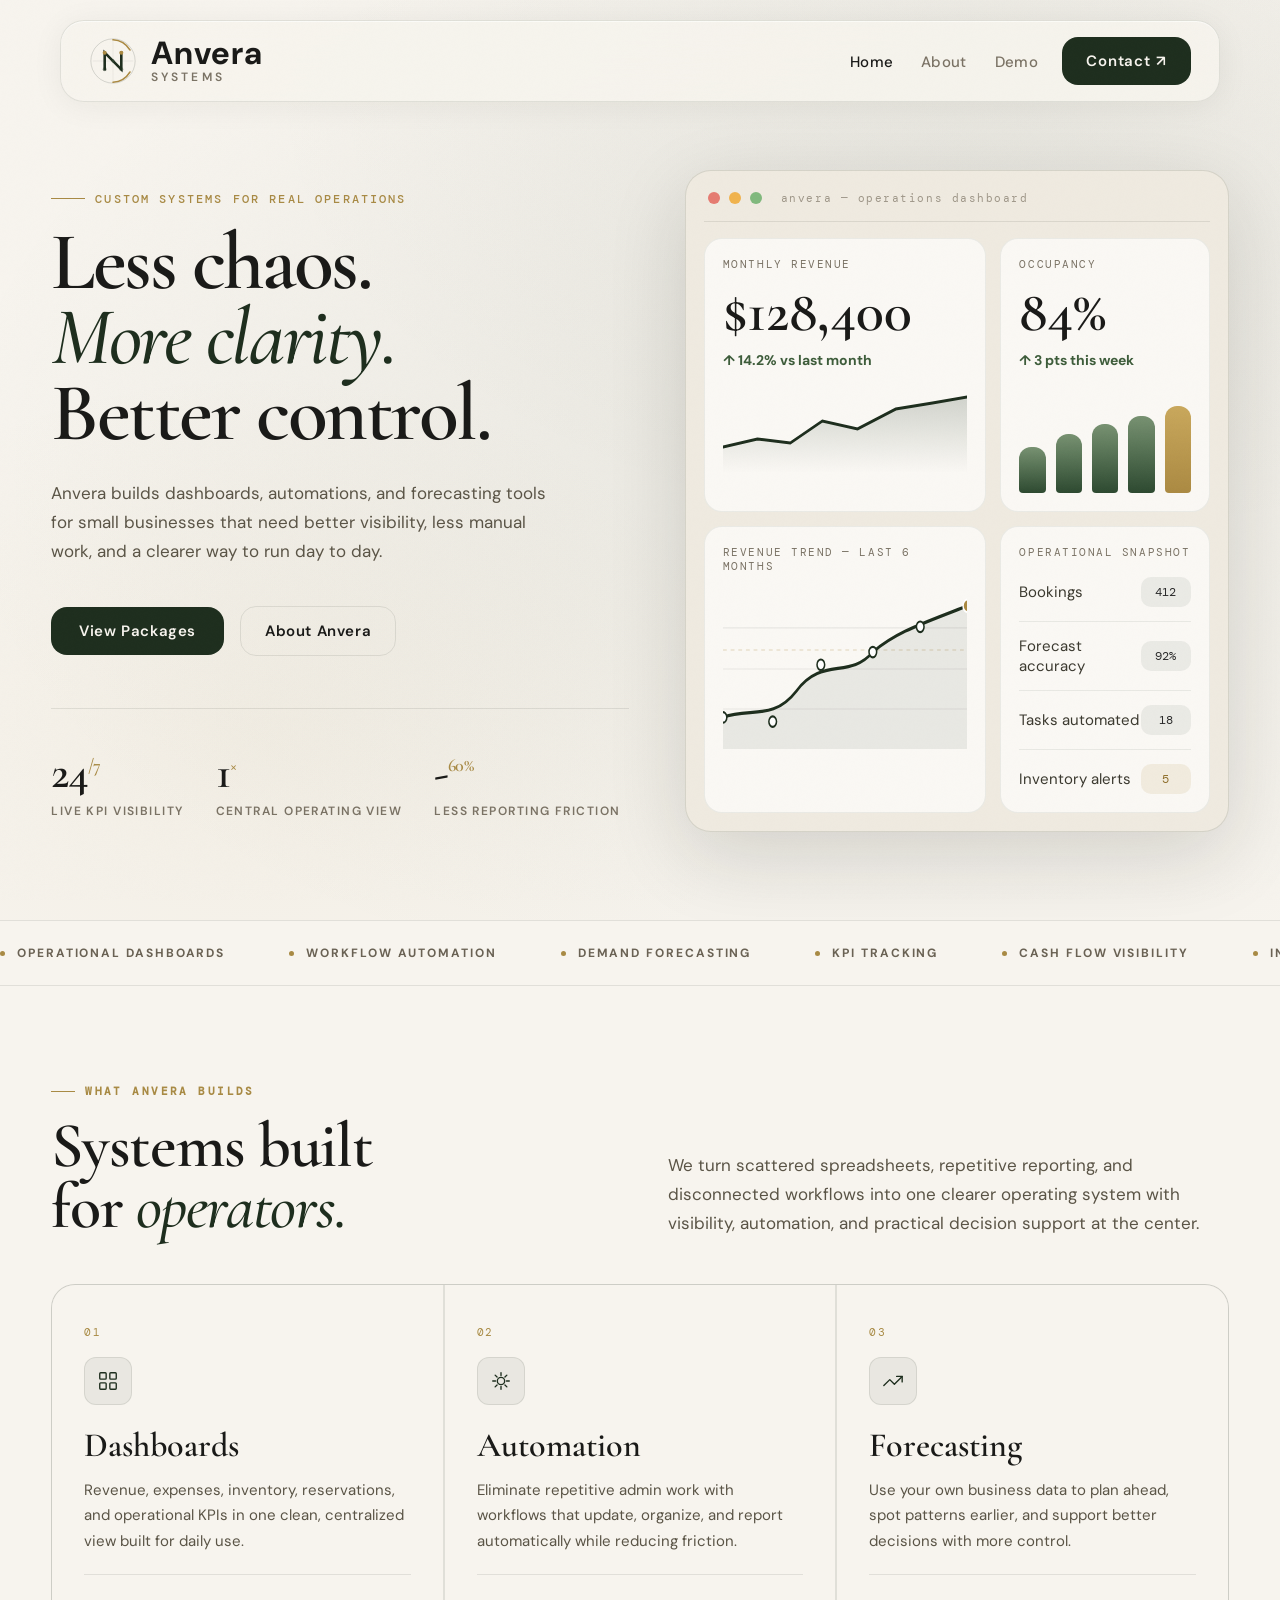
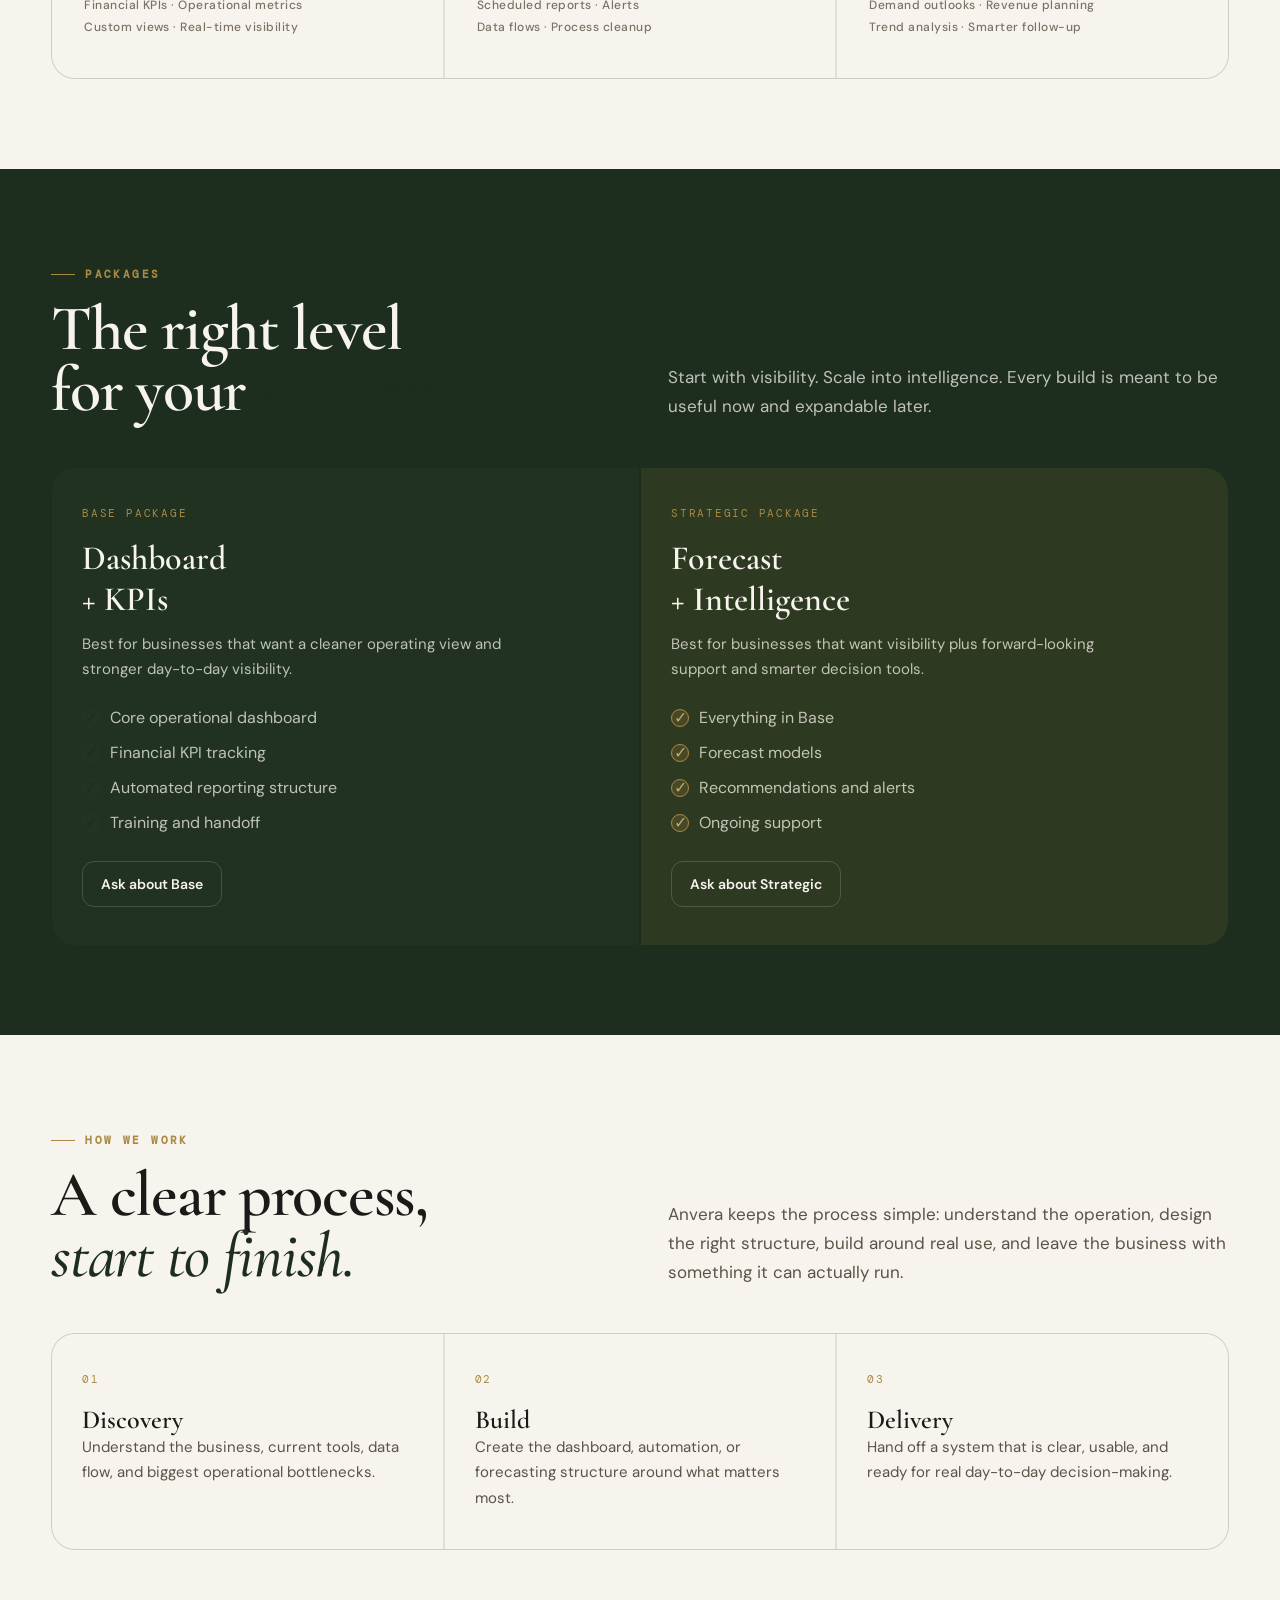
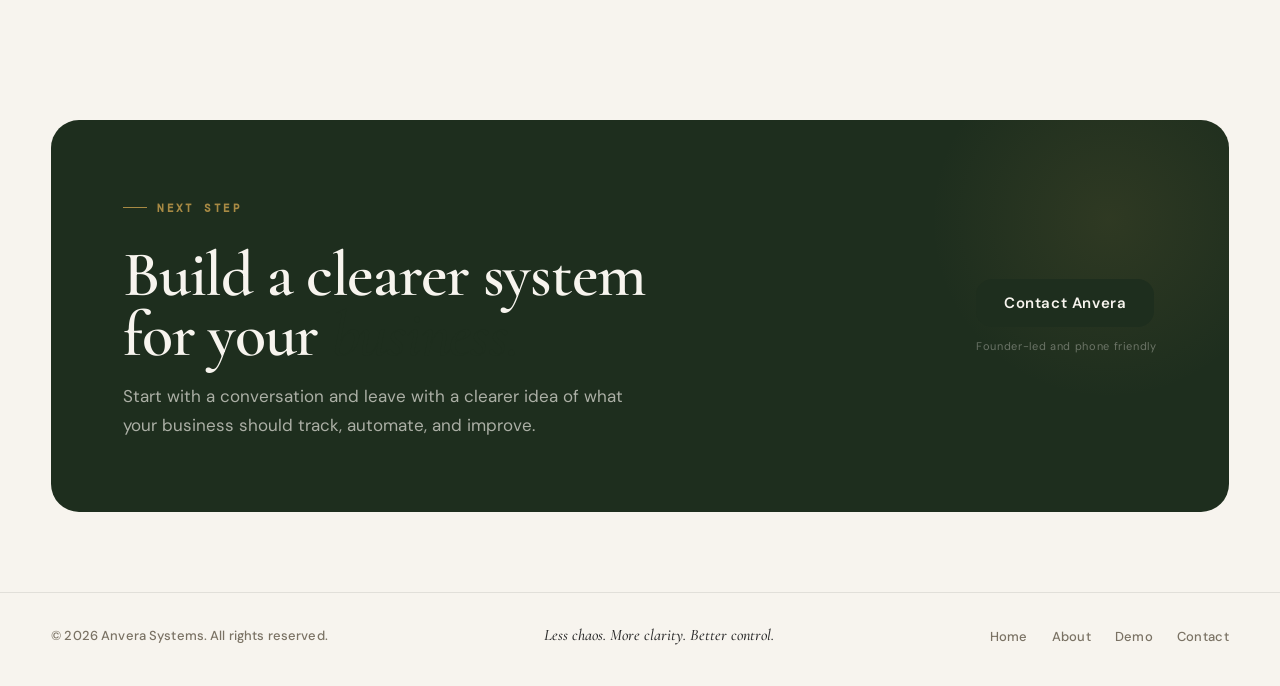
==== index.html @ fde24ba6 "Improve responsive website experience" ====
<!DOCTYPE html>
<html lang="en">
<head>
  <meta charset="UTF-8" />
  <meta name="viewport" content="width=device-width, initial-scale=1.0" />
  <meta name="theme-color" content="#f7f4ee" />
  <title>Anvera Systems — Home</title>
  <link rel="icon" href="favicon.svg" type="image/svg+xml">
  <link rel="preconnect" href="https://fonts.googleapis.com">
  <link rel="preconnect" href="https://fonts.gstatic.com" crossorigin>
  <link href="https://fonts.googleapis.com/css2?family=Cormorant+Garamond:ital,wght@0,400;0,500;0,600;1,400;1,500;1,600&amp;family=DM+Sans:wght@400;500;600;700&amp;family=DM+Mono:wght@400;500&amp;display=swap" rel="stylesheet">
  <link rel="stylesheet" href="style.css">
</head>
<body>
<a class="skip-link" href="#main-content">Skip to main content</a>
<header>
  <div class="nav-inner">
    <a href="index.html" class="brand" aria-label="Anvera Systems home">
      <div class="brand-mark">
        <svg viewBox="0 0 52 52" fill="none" xmlns="http://www.w3.org/2000/svg">
          <circle cx="26" cy="26" r="24" stroke="rgba(30,46,30,0.18)" stroke-width="1"/>
          <line x1="26" y1="4" x2="26" y2="48" stroke="rgba(30,46,30,0.12)" stroke-width="0.6"/>
          <line x1="4" y1="26" x2="48" y2="26" stroke="rgba(30,46,30,0.12)" stroke-width="0.6"/>
          <path d="M26 3 A23 23 0 0 1 44.3 14" stroke="#ab8a42" stroke-width="1.8" stroke-linecap="round"/>
          <path d="M44.3 38 A23 23 0 0 1 26 49" stroke="#ab8a42" stroke-width="1.8" stroke-linecap="round"/>
          <path d="M17 35 L17 17 L35 35 L35 17" stroke="#1e2e1e" stroke-width="2.8" stroke-linecap="square" stroke-linejoin="miter"/>
          <circle cx="17" cy="17" r="2.2" fill="#ab8a42"/>
          <circle cx="35" cy="17" r="2.2" fill="#ab8a42"/>
          <circle cx="17" cy="35" r="2.2" fill="rgba(30,46,30,0.35)"/>
          <circle cx="35" cy="35" r="2.2" fill="rgba(30,46,30,0.35)"/>
          <circle cx="26" cy="26" r="1.5" fill="#2c3f2c"/>
        </svg>
      </div>
      <div class="brand-wordmark">
        <span class="brand-name">Anvera</span>
        <span class="brand-tagline">Systems</span>
      </div>
    </a>

    <button class="nav-toggle" type="button" aria-label="Open navigation" aria-expanded="false" aria-controls="primary-navigation">
      <span></span>
    </button>

    <nav class="nav-menu" id="primary-navigation" aria-label="Primary navigation">
      <ul class="nav-links">
        <li><a href="index.html" class="active">Home</a></li>
        <li><a href="about.html">About</a></li>
        <li><a href="demo.html">Demo</a></li>
      </ul>
      <a href="contact.html" class="nav-cta">Contact ↗</a>
    </nav>
  </div>
</header>

<main id="main-content">
  <section class="hero-home">
    <div class="hero-bg"></div>
    <div class="container hero-grid">
      <div>
        <div class="hero-eyebrow reveal">
          <div class="hero-eyebrow-line"></div>
          <span>Custom systems for real operations</span>
        </div>

        <h1 class="reveal reveal-delay-1">
          Less chaos.<br><em>More clarity.</em><br>Better control.
        </h1>

        <p class="hero-desc reveal reveal-delay-2">
          Anvera builds dashboards, automations, and forecasting tools for small businesses that need better visibility, less manual work, and a clearer way to run day to day.
        </p>

        <div class="hero-actions reveal reveal-delay-3">
          <a href="#packages" class="btn-primary">View Packages</a>
          <a href="about.html" class="btn-secondary">About Anvera</a>
        </div>

        <div class="hero-metrics reveal reveal-delay-4">
          <div>
            <div class="metric-num">24<sup>/7</sup></div>
            <div class="metric-label">Live KPI visibility</div>
          </div>
          <div>
            <div class="metric-num">1<sup>×</sup></div>
            <div class="metric-label">Central operating view</div>
          </div>
          <div>
            <div class="metric-num">-<sup>60%</sup></div>
            <div class="metric-label">Less reporting friction</div>
          </div>
        </div>
      </div>

      <div class="reveal reveal-delay-2">
        <div class="dashboard-shell">
          <div class="dash-topbar">
            <span class="dash-dot red"></span>
            <span class="dash-dot yellow"></span>
            <span class="dash-dot green"></span>
            <span class="dash-title">anvera — operations dashboard</span>
          </div>

          <div class="dash-grid">
            <div class="dash-card large">
              <div class="dash-label">Monthly revenue</div>
              <div class="dash-value">$128,400</div>
              <div class="dash-sub">↑ 14.2% vs last month</div>
              <div class="sparkline">
                <svg viewBox="0 0 320 88" preserveAspectRatio="none" aria-hidden="true">
                  <defs>
                    <linearGradient id="heroGrad" x1="0" y1="0" x2="0" y2="1">
                      <stop offset="0%" stop-color="#2c3f2c" stop-opacity="0.2"/>
                      <stop offset="100%" stop-color="#2c3f2c" stop-opacity="0"/>
                    </linearGradient>
                  </defs>
                  <path d="M0 62 L45 54 L88 58 L130 36 L176 44 L226 24 L274 18 L320 12 L320 88 L0 88 Z" fill="url(#heroGrad)"/>
                  <path d="M0 62 L45 54 L88 58 L130 36 L176 44 L226 24 L274 18 L320 12" fill="none" stroke="#1e2e1e" stroke-width="3" stroke-linecap="round"/>
                </svg>
              </div>
            </div>

            <div class="dash-card side">
              <div class="dash-label">Occupancy</div>
              <div class="dash-value">84%</div>
              <div class="dash-sub">↑ 3 pts this week</div>
              <div class="mini-bars" aria-hidden="true">
                <span style="height:44%"></span>
                <span style="height:57%"></span>
                <span style="height:66%"></span>
                <span style="height:74%"></span>
                <span class="active" style="height:84%"></span>
              </div>
            </div>

            <div class="dash-card large">
              <div class="dash-label">Revenue trend — last 6 months</div>
              <div class="chart-wrap">
                <svg viewBox="0 0 320 150" preserveAspectRatio="none" aria-hidden="true">
                  <line x1="0" y1="35" x2="320" y2="35" stroke="rgba(30,46,30,0.08)"/>
                  <line x1="0" y1="74" x2="320" y2="74" stroke="rgba(30,46,30,0.08)"/>
                  <line x1="0" y1="112" x2="320" y2="112" stroke="rgba(30,46,30,0.08)"/>
                  <line x1="0" y1="56" x2="320" y2="56" stroke="rgba(171,138,66,0.32)" stroke-dasharray="5 5"/>
                  <path d="M0 120 C34 110, 65 124, 96 95 C130 62, 165 84, 196 58 C228 38, 265 30, 320 14 L320 150 L0 150 Z" fill="rgba(30,46,30,0.08)"/>
                  <path d="M0 120 C34 110, 65 124, 96 95 C130 62, 165 84, 196 58 C228 38, 265 30, 320 14" fill="none" stroke="#1e2e1e" stroke-width="3" stroke-linecap="round"/>
                  <circle cx="0" cy="120" r="5" fill="#fff" stroke="#1e2e1e" stroke-width="2"/>
                  <circle cx="65" cy="124" r="5" fill="#fff" stroke="#1e2e1e" stroke-width="2"/>
                  <circle cx="128" cy="70" r="5" fill="#fff" stroke="#1e2e1e" stroke-width="2"/>
                  <circle cx="196" cy="58" r="5" fill="#fff" stroke="#1e2e1e" stroke-width="2"/>
                  <circle cx="258" cy="34" r="5" fill="#fff" stroke="#1e2e1e" stroke-width="2"/>
                  <circle cx="320" cy="14" r="6" fill="#ab8a42" stroke="#fff" stroke-width="2"/>
                </svg>
              </div>
            </div>

            <div class="dash-card side">
              <div class="dash-label">Operational snapshot</div>
              <div class="stat-list">
                <div class="stat-row"><span>Bookings</span><span class="stat-chip">412</span></div>
                <div class="stat-row"><span>Forecast accuracy</span><span class="stat-chip">92%</span></div>
                <div class="stat-row"><span>Tasks automated</span><span class="stat-chip">18</span></div>
                <div class="stat-row"><span>Inventory alerts</span><span class="stat-chip gold">5</span></div>
              </div>
            </div>
          </div>
        </div>
      </div>
    </div>
  </section>

  <div class="marquee-wrap" aria-hidden="true">
    <div class="marquee-track">
      <div class="marquee-item"><span class="marquee-dot"></span>Operational dashboards</div>
      <div class="marquee-item"><span class="marquee-dot"></span>Workflow automation</div>
      <div class="marquee-item"><span class="marquee-dot"></span>Demand forecasting</div>
      <div class="marquee-item"><span class="marquee-dot"></span>KPI tracking</div>
      <div class="marquee-item"><span class="marquee-dot"></span>Cash flow visibility</div>
      <div class="marquee-item"><span class="marquee-dot"></span>Inventory control</div>
      <div class="marquee-item"><span class="marquee-dot"></span>Boutique hotels</div>
      <div class="marquee-item"><span class="marquee-dot"></span>Owner-led businesses</div>
      <div class="marquee-item"><span class="marquee-dot"></span>Operational dashboards</div>
      <div class="marquee-item"><span class="marquee-dot"></span>Workflow automation</div>
      <div class="marquee-item"><span class="marquee-dot"></span>Demand forecasting</div>
      <div class="marquee-item"><span class="marquee-dot"></span>KPI tracking</div>
      <div class="marquee-item"><span class="marquee-dot"></span>Cash flow visibility</div>
      <div class="marquee-item"><span class="marquee-dot"></span>Inventory control</div>
      <div class="marquee-item"><span class="marquee-dot"></span>Boutique hotels</div>
      <div class="marquee-item"><span class="marquee-dot"></span>Owner-led businesses</div>
    </div>
  </div>

  <section>
    <div class="container">
      <div class="solutions-header">
        <div>
          <div class="section-label reveal">
            <div class="section-label-line"></div>
            <span>What Anvera builds</span>
          </div>
          <h2 class="reveal reveal-delay-1">Systems built<br>for <em>operators.</em></h2>
        </div>
        <p class="section-intro reveal reveal-delay-2">
          We turn scattered spreadsheets, repetitive reporting, and disconnected workflows into one clearer operating system with visibility, automation, and practical decision support at the center.
        </p>
      </div>

      <div class="solutions-grid-premium reveal">
        <article class="solution-card-premium">
          <div class="sol-number">01</div>
          <div class="sol-icon">
            <svg viewBox="0 0 24 24" fill="none" stroke="currentColor" stroke-width="1.5" stroke-linecap="round" stroke-linejoin="round">
              <rect x="3" y="3" width="7" height="7" rx="1"></rect>
              <rect x="14" y="3" width="7" height="7" rx="1"></rect>
              <rect x="3" y="14" width="7" height="7" rx="1"></rect>
              <rect x="14" y="14" width="7" height="7" rx="1"></rect>
            </svg>
          </div>
          <h3>Dashboards</h3>
          <p>Revenue, expenses, inventory, reservations, and operational KPIs in one clean, centralized view built for daily use.</p>
          <div class="sol-detail">
            Financial KPIs · Operational metrics<br>
            Custom views · Real-time visibility
          </div>
        </article>

        <article class="solution-card-premium">
          <div class="sol-number">02</div>
          <div class="sol-icon">
            <svg viewBox="0 0 24 24" fill="none" stroke="currentColor" stroke-width="1.5" stroke-linecap="round" stroke-linejoin="round">
              <path d="M12 3v3m0 12v3M3 12h3m12 0h3"></path>
              <circle cx="12" cy="12" r="4"></circle>
              <path d="M5.6 5.6l2.1 2.1M16.3 16.3l2.1 2.1M5.6 18.4l2.1-2.1M16.3 7.7l2.1-2.1"></path>
            </svg>
          </div>
          <h3>Automation</h3>
          <p>Eliminate repetitive admin work with workflows that update, organize, and report automatically while reducing friction.</p>
          <div class="sol-detail">
            Scheduled reports · Alerts<br>
            Data flows · Process cleanup
          </div>
        </article>

        <article class="solution-card-premium">
          <div class="sol-number">03</div>
          <div class="sol-icon">
            <svg viewBox="0 0 24 24" fill="none" stroke="currentColor" stroke-width="1.5" stroke-linecap="round" stroke-linejoin="round">
              <polyline points="22 7 13.5 15.5 8.5 10.5 2 17"></polyline>
              <polyline points="16 7 22 7 22 13"></polyline>
            </svg>
          </div>
          <h3>Forecasting</h3>
          <p>Use your own business data to plan ahead, spot patterns earlier, and support better decisions with more control.</p>
          <div class="sol-detail">
            Demand outlooks · Revenue planning<br>
            Trend analysis · Smarter follow-up
          </div>
        </article>
      </div>
    </div>
  </section>

  <section class="dark-section" id="packages">
    <div class="container">
      <div class="section-head">
        <div>
          <div class="section-label reveal">
            <div class="section-label-line"></div>
            <span>Packages</span>
          </div>
          <h2 class="reveal reveal-delay-1">The right level<br>for your <em>business.</em></h2>
        </div>
        <p class="section-intro reveal reveal-delay-2">
          Start with visibility. Scale into intelligence. Every build is meant to be useful now and expandable later.
        </p>
      </div>

      <div class="packages-layout reveal">
        <article class="package-card">
          <div class="eyebrow-mini">Base package</div>
          <h3>Dashboard<br>+ KPIs</h3>
          <p class="package-copy">Best for businesses that want a cleaner operating view and stronger day-to-day visibility.</p>
          <ul class="pkg-features">
            <li><span class="pkg-check">✓</span> Core operational dashboard</li>
            <li><span class="pkg-check">✓</span> Financial KPI tracking</li>
            <li><span class="pkg-check">✓</span> Automated reporting structure</li>
            <li><span class="pkg-check">✓</span> Training and handoff</li>
          </ul>
          <a href="mailto:anverasistems@gmail.com?subject=Inquiry%20about%20Anvera%20Base%20Package&body=Hi%20Anvera,%0A%0AI%20am%20interested%20in%20the%20Base%20Package%20(Dashboard%20%2B%20KPIs).%0A%0ABusiness%20type%3A%0ACurrent%20tools%20I%20use%3A%0AMain%20operational%20problem%20I%20want%20to%20solve%3A%0A%0AThanks." class="small-link">Ask about Base</a>
        </article>

        <article class="package-card featured">
          <div class="eyebrow-mini">Strategic package</div>
          <h3>Forecast<br>+ Intelligence</h3>
          <p class="package-copy">Best for businesses that want visibility plus forward-looking support and smarter decision tools.</p>
          <ul class="pkg-features">
            <li><span class="pkg-check gold">✓</span> Everything in Base</li>
            <li><span class="pkg-check gold">✓</span> Forecast models</li>
            <li><span class="pkg-check gold">✓</span> Recommendations and alerts</li>
            <li><span class="pkg-check gold">✓</span> Ongoing support</li>
          </ul>
          <a href="mailto:anverasistems@gmail.com?subject=Inquiry%20about%20Anvera%20Strategic%20Package&body=Hi%20Anvera,%0A%0AI%20am%20interested%20in%20the%20Strategic%20Package%20(Forecast%20%2B%20Intelligence).%0A%0ABusiness%20type%3A%0ACurrent%20tools%20I%20use%3A%0AMain%20operational%20problem%20I%20want%20to%20solve%3A%0A%0AThanks." class="small-link">Ask about Strategic</a>
        </article>
      </div>
    </div>
  </section>

  <section>
    <div class="container">
      <div class="section-head">
        <div>
          <div class="section-label reveal">
            <div class="section-label-line"></div>
            <span>How we work</span>
          </div>
          <h2 class="reveal reveal-delay-1">A clear process,<br><em>start to finish.</em></h2>
        </div>
        <p class="section-intro reveal reveal-delay-2">
          Anvera keeps the process simple: understand the operation, design the right structure, build around real use, and leave the business with something it can actually run.
        </p>
      </div>

      <div class="process-grid reveal">
        <article class="process-step">
          <div class="step-num">01</div>
          <h4>Discovery</h4>
          <p>Understand the business, current tools, data flow, and biggest operational bottlenecks.</p>
        </article>
        <article class="process-step">
          <div class="step-num">02</div>
          <h4>Build</h4>
          <p>Create the dashboard, automation, or forecasting structure around what matters most.</p>
        </article>
        <article class="process-step">
          <div class="step-num">03</div>
          <h4>Delivery</h4>
          <p>Hand off a system that is clear, usable, and ready for real day-to-day decision-making.</p>
        </article>
      </div>
    </div>
  </section>

  <section class="cta-section">
    <div class="container">
      <div class="cta-inner reveal">
        <div class="cta-text">
          <div class="section-label">
            <div class="section-label-line"></div>
            <span>Next step</span>
          </div>
          <h2>Build a clearer system<br>for your <em>business.</em></h2>
          <p>Start with a conversation and leave with a clearer idea of what your business should track, automate, and improve.</p>
        </div>
        <div class="cta-action">
          <a href="contact.html" class="btn-cta">Contact Anvera</a>
          <span class="cta-note">Founder-led and phone friendly</span>
        </div>
      </div>
    </div>
  </section>
</main>

<footer>
  <div class="container footer-inner">
    <div class="footer-copy">© 2026 Anvera Systems. All rights reserved.</div>
    <div class="footer-tagline">Less chaos. More clarity. Better control.</div>
    <ul class="footer-links">
      <li><a href="index.html">Home</a></li>
      <li><a href="about.html">About</a></li>
      <li><a href="demo.html">Demo</a></li>
      <li><a href="contact.html">Contact</a></li>
    </ul>
  </div>
</footer>

<script src="script.js"></script>
</body>
</html>
---- style.css ----
:root {
  --cream: #f7f4ee;
  --cream-2: #ede9e0;
  --forest: #1e2e1e;
  --forest-mid: #2c3f2c;
  --forest-light: #3d5c3a;
  --gold: #a88a44;
  --gold-light: #c9a85c;
  --gold-pale: #e8d9b4;
  --charcoal: #2a2a2a;
  --ink: #1a1a18;
  --muted: #7a7264;
  --muted-light: #9e9688;
  --border: rgba(30,46,30,0.1);
  --border-gold: rgba(168,138,68,0.2);
  --glass: rgba(247,244,238,0.9);
  --shadow-soft: 0 4px 32px rgba(26,26,24,0.06);
  --shadow-med: 0 12px 48px rgba(26,26,24,0.1);
  --shadow-strong: 0 24px 80px rgba(26,26,24,0.14);
}

*, *::before, *::after { box-sizing: border-box; margin: 0; padding: 0; }
html { scroll-behavior: smooth; }

body {
  font-family: 'DM Sans', sans-serif;
  background-color: var(--cream);
  color: var(--ink);
  overflow-x: hidden;
  -webkit-font-smoothing: antialiased;
}

body::before {
  content: '';
  position: fixed;
  inset: 0;
  background-image: url("data:image/svg+xml,%3Csvg viewBox='0 0 512 512' xmlns='http://www.w3.org/2000/svg'%3E%3Cfilter id='n'%3E%3CfeTurbulence type='fractalNoise' baseFrequency='0.75' numOctaves='4' stitchTiles='stitch'/%3E%3C/filter%3E%3Crect width='512' height='512' filter='url(%23n)' opacity='0.03'/%3E%3C/svg%3E");
  background-size: 200px;
  pointer-events: none;
  z-index: 1000;
  opacity: 0.4;
}

.container {
  width: min(1200px, calc(100% - 56px));
  margin: 0 auto;
}

header {
  position: fixed;
  top: 0;
  left: 0;
  right: 0;
  z-index: 100;
}

.nav-inner {
  margin: 20px auto;
  width: min(1160px, calc(100% - 56px));
  display: flex;
  align-items: center;
  justify-content: space-between;
  padding: 0 28px;
  height: 82px;
  background: var(--glass);
  backdrop-filter: blur(16px) saturate(1.4);
  border: 1px solid var(--border);
  border-radius: 24px;
  box-shadow: var(--shadow-soft), inset 0 1px 0 rgba(255,255,255,0.6);
  position: relative;
}

.brand {
  display: flex;
  align-items: center;
  gap: 14px;
  text-decoration: none;
  color: inherit;
}

.brand-mark {
  width: 48px;
  height: 48px;
  position: relative;
}

.brand-mark svg {
  width: 100%;
  height: 100%;
}

.brand-wordmark {
  display: flex;
  flex-direction: column;
  gap: 2px;
}

.brand-name {
  font-size: 32px;
  font-weight: 700;
  letter-spacing: 0.03em;
  color: var(--ink);
  line-height: 1;
}

.brand-tagline {
  font-size: 12px;
  font-weight: 600;
  letter-spacing: 0.26em;
  text-transform: uppercase;
  color: var(--muted);
  line-height: 1.1;
}

.nav-toggle {
  display: none;
  width: 46px;
  height: 46px;
  border: 1px solid var(--border);
  background: rgba(255,255,255,0.55);
  border-radius: 12px;
  align-items: center;
  justify-content: center;
  cursor: pointer;
}

.nav-toggle span,
.nav-toggle span::before,
.nav-toggle span::after {
  content: "";
  display: block;
  width: 18px;
  height: 2px;
  background: var(--ink);
  border-radius: 2px;
  position: relative;
  transition: 0.25s ease;
}

.nav-toggle span::before { position: absolute; top: -6px; }
.nav-toggle span::after { position: absolute; top: 6px; }

.nav-menu {
  display: flex;
  align-items: center;
  gap: 24px;
}

.nav-links {
  display: flex;
  align-items: center;
  gap: 28px;
  list-style: none;
}

.nav-links a {
  font-size: 15px;
  font-weight: 500;
  letter-spacing: 0.02em;
  color: var(--muted);
  text-decoration: none;
  transition: color 0.2s;
}

.nav-links a:hover,
.nav-links a.active {
  color: var(--ink);
}

.nav-cta {
  display: inline-flex;
  align-items: center;
  justify-content: center;
  gap: 8px;
  padding: 14px 24px;
  background: var(--forest);
  color: var(--cream);
  border-radius: 16px;
  font-size: 15px;
  font-weight: 600;
  letter-spacing: 0.06em;
  text-decoration: none;
  transition: background 0.2s, transform 0.15s;
}

.nav-cta:hover {
  background: var(--forest-light);
  transform: translateY(-1px);
}

main {
  min-height: 100vh;
}

section {
  padding: 96px 0;
}

.hero-home {
  min-height: 100vh;
  display: flex;
  align-items: center;
  padding: 150px 0 80px;
  position: relative;
  overflow: hidden;
}

.page-hero {
  min-height: 64vh;
  display: flex;
  align-items: center;
  padding: 150px 0 80px;
  position: relative;
  overflow: hidden;
}

.hero-bg {
  position: absolute;
  inset: 0;
  background:
    radial-gradient(ellipse 70% 60% at 65% 50%, rgba(44,63,44,0.07), transparent),
    radial-gradient(ellipse 40% 40% at 20% 80%, rgba(168,138,68,0.06), transparent),
    radial-gradient(ellipse 60% 50% at 80% 10%, rgba(30,46,30,0.05), transparent);
  pointer-events: none;
}

.hero-grid,
.founder-grid,
.contact-grid,
.two-col {
  display: grid;
  gap: 56px;
  align-items
: center;
}

.hero-grid {
  grid-template-columns: 1.03fr 0.97fr;
  position: relative;
  z-index: 1;
}

.founder-grid {
  grid-template-columns: 0.92fr 1.08fr;
  align-items: start;
}

.contact-grid,
.two-col {
  grid-template-columns: 1fr 1fr;
  align-items: start;
}

.hero-eyebrow,
.section-label {
  display: inline-flex;
  align-items: center;
  gap: 10px;
  margin-bottom: 18px;
}

.hero-eyebrow-line,
.section-label-line {
  height: 1px;
  background: var(--gold);
}

.hero-eyebrow-line { width: 34px; }
.section-label-line { width: 24px; }

.hero-eyebrow span,
.section-label span,
.eyebrow-mini,
.sol-number,
.step-num {
  font-family: 'DM Mono', monospace;
  text-transform: uppercase;
  color: var(--gold);
}

.hero-eyebrow span {
  font-size: 12px;
  font-weight: 500;
  letter-spacing: 0.18em;
}

.section-label span {
  font-size: 11px;
  font-weight: 700;
  letter-spacing: 0.22em;
}

.eyebrow-mini,
.sol-number,
.step-num {
  font-size: 11px;
  letter-spacing: 0.16em;
  margin-bottom: 18px;
}

h1, h2, h3, h4 {
  font-family: 'Cormorant Garamond', serif;
}

h1 {
  font-size: clamp(58px, 6.4vw, 96px);
  font-weight: 600;
  line-height: 0.92;
  letter-spacing: -0.03em;
  color: var(--ink);
}

h2 {
  font-size: clamp(42px, 5vw, 68px);
  font-weight: 600;
  line-height: 0.95;
  letter-spacing: -0.02em;
  color: var(--ink);
}

h3 {
  font-size: 34px;
  font-weight: 600;
  color: var(--ink);
}

h4 {
  font-size: 26px;
  font-weight: 600;
  color: var(--ink);
}

h1 em, h2 em {
  font-style: italic;
  font-weight: 500;
  color: var(--forest);
}

p {
  line-height: 1.7;
}

.hero-desc,
.section-intro,
.founder-copy p,
.contact-card p,
.about-mini p,
.bio-card p,
.solution-card p,
.process-step p,
.package-card p,
.story-card p,
.value-card li,
.solution-card-premium p {
  color: #5a5446;
}

.hero-desc {
  font-size: 17px;
  max-width: 520px;
  margin: 28px 0 40px;
}

.section-intro {
  font-size: 17px;
  max-width: 560px;
}

.hero-actions {
  display: flex;
  align-items: center;
  gap: 16px;
  flex-wrap: wrap;
}

.btn-primary,
.btn-secondary,
.btn-cta,
.small-link,
.linkedin-btn {
  display: inline-flex;
  align-items: center;
  justify-content: center;
  gap: 10px;
  text-decoration: none;
  transition: all 0.2s;
}

.btn-primary,
.btn-cta,
.linkedin-btn {
  padding: 14px 28px;
  background: var(--forest);
  color: var(--cream);
  border-radius: 16px;
  font-size: 15px;
  font-weight: 600;
  letter-spacing: 0.04em;
}

.btn-primary:hover,
.btn-cta:hover,
.linkedin-btn:hover {
  background: var(--forest-light);
  transform: translateY(-2px);
  box-shadow: 0 8px 24px rgba(30,46,30,0.2);
}

.btn-secondary {
  padding: 14px 24px;
  background: transparent;
  color: var(--ink);
  border: 1px solid var(--border);
  border-radius: 16px;
  font-size: 15px;
  font-weight: 600;
  letter-spacing: 0.04em;
}

.btn-secondary:hover {
  background: rgba(30,46,30,0.04);
  border-color: rgba(30,46,30,0.2);
  transform: translateY(-1px);
}

.small-link {
  padding: 13px 18px;
  border: 1px solid var(--border);
  border-radius: 12px;
  color: var(--ink);
  font-size: 14px;
  font-weight: 600;
}

.small-link:hover {
  background: rgba(30,46,30,0.04);
}

.hero-metrics {
  display: flex;
  gap: 32px;
  margin-top: 52px;
  padding-top: 40px;
  border-top: 1px solid var(--border);
}

.metric-num {
  font-family: 'Cormorant Garamond', serif;
  font-size: 46px;
  font-weight: 600;
  color: var(--ink);
  line-height: 1;
  letter-spacing: -0.02em;
}

.metric-num sup {
  font-size: 18px;
  vertical-align: super;
  color: var(--gold);
}

.metric-label {
  font-size: 12px;
  font-weight: 600;
  letter-spacing: 0.12em;
  text-transform: uppercase;
  color: var(--muted);
  margin-top: 8px;
}

.dashboard-shell {
  background: #efeae0;
  border: 1px solid rgba(30,46,30,0.12);
  border-radius: 26px;
  padding: 18px;
  box-shadow: var(--shadow-strong);
}

.dash-topbar {
  display: flex;
  align-items: center;
  gap: 9px;
  padding: 2px 4px 16px;
  border-bottom: 1px solid var(--border);
  margin-bottom: 16px;
}

.dash-dot {
  width: 12px;
  height: 12px;
  border-radius: 50%;
}

.dash-dot.red { background: #e57b71; }
.dash-dot.yellow { background: #f0b34d; }
.dash-dot.green { background: #81b97d; }

.dash-title {
  margin-left: 10px;
  font-family: 'DM Mono', monospace;
  font-size: 11px;
  letter-spacing: 0.14em;
  color: var(--muted-light);
}

.dash-grid {
  display: grid;
  grid-template-columns: 1.35fr 1fr;
  gap: 14px;
}

.dash-card {
  background: #faf8f4;
  border: 1px solid rgba(30,46,30,0.07);
  border-radius: 18px;
  padding: 18px;
  overflow: hidden;
}

.dash-card.large { min-height: 260px; }
.dash-card.side { min-height: 260px; }

.dash-label {
  font-family: 'DM Mono', monospace;
  font-size: 11px;
  letter-spacing: 0.14em;
  text-transform: uppercase;
  color: var(--muted);
  margin-bottom: 12px;
}

.dash-value {
  font-family: 'Cormorant Garamond', serif;
  font-size: 58px;
  font-weight: 600;
  line-height: 1;
  color: var(--ink);
}

.dash-sub {
  font-size: 14px;
  font-weight: 700;
  color: var(--forest-light);
  margin-top: 10px;
}

.sparkline {
  height: 88px;
  margin-top: 16px;
}

.sparkline svg,
.chart-wrap svg {
  width: 100%;
  height: 100%;
}

.chart-wrap {
  height: 158px;
  margin-top: 18px;
}

.mini-bars {
  height: 104px;
  display: flex;
  align-items: flex-end;
  gap: 10px;
  margin-top: 20px;
}

.mini-bars span {
  flex: 1;
  border-radius: 12px 12px 4px 4px;
  background: linear-gradient(180deg, #779271, #2d4930);
}

.mini-bars span.active {
  background: linear-gradient(180deg, #c9a85c, #ab8a42);
}

.stat-list {
  display: grid;
  gap: 14px;
  margin-top: 18px;
}

.stat-row {
  display: flex;
  align-items: center;
  justify-content: space-between;
  padding-bottom: 14px;
  border-bottom: 1px solid rgba(30,46,30,0.08);
}

.stat-row:last-child {
  border-bottom: none;
  padding-bottom: 0;
}

.stat-row span:first-child {
  font-size: 15px;
  color: #3b392f;
}

.stat-chip {
  display: inline-flex;
  align-items: center;
  justify-content: center;
  min-width: 50px;
  padding: 7px 12px;
  border-radius: 10px;
  background: rgba(30,46,30,0.07);
  font-family: 'DM Mono', monospace;
  font-size: 12px;
  color: var(--charcoal);
}

.stat-chip.gold {
  color: #8e6d28;
  background: rgba(171,138,66,0.12);
}

.marquee-wrap {
  padding: 24px 0;
  overflow: hidden;
  border-top: 1px solid var(--border);
  border-bottom: 1px solid var(--border);
  background: rgba(247,244,238,0.55);
}

.marquee-track {
  display: flex;
  gap: 64px;
  white-space: nowrap;
  animation: marquee 28s linear infinite;
}

.marquee-item {
  display: flex;
  align-items: center;
  gap: 12px;
  font-size: 12px;
  font-weight: 700;
  letter-spacing: 0.16em;
  text-transform: uppercase;
  color: #6a6254;
  flex-shrink: 0;
}

.marquee-dot {
  width: 5px;
  height: 5px;
  border-radius: 50%;
  background: var(--gold);
  flex-shrink: 0;
}

@keyframes marquee {
  from { transform: translateX(0); }
  to { transform: translateX(-50%); }
}

.section-head,
.solutions-header {
  display: grid;
  grid-template-columns: 1fr 1fr;
  gap: 56px;
  align-items: end;
  margin-bottom: 46px;
}

.solutions-grid,
.packages-layout,
.process-grid {
  display: grid;
  gap: 2px;
  background: var(--border);
  border: 1px solid var(--border);
  border-radius: 24px;
  overflow: hidden;
}

.solutions-grid { grid-template-columns: repeat(3, 1fr); }
.packages-layout { grid-template-columns: 1fr 1fr; }
.process-grid { grid-template-columns: repeat(3, 1fr); }

.solution-card,
.package-card,
.process-step {
  background: var(--cream);
  padding: 38px 30px;
}

.solution-card h3,
.package-card h3 {
  margin-bottom: 12px;
}

.solution-card p,
.process-step p,
.package-card p {
  font-size: 15px;
}

.solution-visual {
  margin-top: 28px;
  padding: 22px;
  border-top: 1px solid var(--border);
  background: rgba(30,46,30,0.03);
  border-radius: 18px;
  min-height: 120px;
  display: flex;
  align-items: center;
  justify-content: center;
}

/* premium home solutions section */
.solutions-grid-premium {
  display: grid;
  grid-template-columns: repeat(3, 1fr);
  gap: 2px;
  background: var(--border);
  border: 1px solid var(--border);
  border-radius: 24px;
  overflow: hidden;
}

.solution-card-premium {
  background: var(--cream);
  padding: 40px 32px;
  transition: background 0.25s ease;
}

.solution-card-premium:hover {
  background: #f0ede4;
}

.sol-icon {
  width: 48px;
  height: 48px;
  border-radius: 12px;
  background: rgba(30,46,30,0.06);
  border: 1px solid rgba(30,46,30,0.1);
  display: flex;
  align-items: center;
  justify-content: center;
  margin-bottom: 20px;
  color: var(--forest);
}

.sol-icon svg {
  width: 22px;
  height: 22px;
}

.solution-card-premium h3 {
  margin-bottom: 12px;
}

.solution-card-premium p {
  font-size: 15px;
}

.sol-detail {
  margin-top: 20px;
  padding-top: 20px;
  border-top: 1px solid var(--border);
  font-size: 12px;
  font-weight: 500;
  color: var(--muted);
  letter-spacing: 0.04em;
  line-height: 1.8;
}

.chart-visual,
.flow-visual,
.bars-visual {
  width: 100%;
  height: 58px;
}

.chart-visual {
  display: flex;
  align-items: flex-end;
  gap: 14px;
}

.chart-visual span {
  flex: 1;
  border-radius: 10px 10px 4px 4px;
  background: linear-gradient(180deg, #40623c, #16341a);
}

.chart-visual span:nth-child(1) { height: 28px; }
.chart-visual span:nth-child(2) { height: 36px; }
.chart-visual span:nth-child(3) { height: 46px; }
.chart-visual span:nth-child(4) {
  height: 56px;
  background: linear-gradient(180deg, #c9a85c, #ab8a42);
}

.flow-visual {
  display: flex;
  align-items: center;
  justify-content: space-between;
  position: relative;
}

.flow-visual::before {
  content: "";
  position: absolute;
  left: 10%;
  right: 10%;
  top: 50%;
  height: 2px;
  background: rgba(30,46,30,0.18);
  transform: translateY(-50%);
}

.flow-visual span {
  width: 56px;
  height: 36px;
  border-radius: 14px;
  position: relative;
  z-index: 1;
}

.flow-visual span:nth-child(1) { background: #16341a; }
.flow-visual span:nth-child(2) { background: #40623c; }
.flow-visual span:nth-child(3) { background: #ab8a42; }

.bars-visual {
  display: flex;
  align-items: flex-end;
  gap: 16px;
}

.bars-visual span {
  flex: 1;
  border-radius: 12px 12px 4px 4px;
}

.bars-visual span:nth-child(1) { height: 38px; background: #16341a; }
.bars-visual span:nth-child(2) { height: 56px; background: #55774a; }
.bars-visual span:nth-child(3) { height: 74px; background: #16341a; }
.bars-visual span:nth-child(4) { height: 84px; background: #ab8a42; }

.package-copy {
  margin-top: 4px;
  margin-bottom: 22px;
  max-width: 440px;
}

.dark-section {
  background: var(--forest);
  color: var(--cream);
}

.dark-section h2,
.dark-section h3 {
  color: var(--cream);
}

.dark-section .section-intro,
.dark-section .package-card p,
.dark-section li {
  color: rgba(247,244,238,0.74);
}

.dark-section .package-card {
  background: rgba(44,63,44,0.3);
}

.dark-section .package-card.featured {
  background: rgba(168,138,68,0.12);
}

.pkg-features {
  list-style: none;
  display: grid;
  gap: 14px;
  margin: 24px 0 28px;
}

.pkg-features li {
  display: flex;
  gap: 10px;
  align-items: flex-start;
}

.pkg-check {
  width: 18px;
  height: 18px;
  border-radius: 50%;
  background: rgba(44,63,44,0.15);
  border: 1px solid rgba(44,63,44,0.3);
  display: inline-flex;
  align-items: center;
  justify-content: center;
  flex-shrink: 0;
  margin-top: 2px;
  color: var(--forest);
}

.pkg-check.gold {
  background: rgba(168,138,68,0.2);
  border-color: var(--gold);
  color: var(--gold-light);
}

.dark-section .small-link {
  border-color: rgba(255,255,255,0.16);
  color: var(--cream);
}

.dark-section .small-link:hover {
  background: rgba(255,255,255,0.06);
}

.placeholder-card,
.bio-card,
.contact-card,
.about-mini,
.story-card,
.value-card {
  background: #faf8f4;
  border: 1px solid var(--border);
  border-radius: 20px;
  box-shadow: var(--shadow-soft);
  padding: 32px;
}

.placeholder-card h3,
.contact-card h3,
.bio-card h3,
.story-card h3,
.value-card h3 {
  margin-bottom: 10px;
}

.placeholder-card p,
.contact-card p,
.bio-card p {
  margin-bottom: 16px;
}

.placeholder-list,
.value-card ul {
  list-style: none;
  display: grid;
  gap: 10px;
}

.placeholder-list li,
.value-card li {
  padding: 12px 14px;
  background: rgba(30,46,30,0.04);
  border: 1px solid rgba(30,46,30,0.08);
  border-radius: 12px;
  color: var(--charcoal);
  font-size: 14px;
}

.note-box {
  margin-top: 18px;
  padding: 16px 18px;
  border-radius: 14px;
  background: rgba(168,138,68,0.09);
  border: 1px solid rgba(168,138,68,0.18);
  color: #6a5b34;
  font-size: 14px;
}

.about-founder-section {
  padding-top: 28px;
}

.founder-grid-tight {
  align-items: start;
}

.founder-visual-stack {
  display: grid;
  gap: 18px;
}

.founder-main-image-card {
  background: linear-gradient(180deg, #f3efe7, #ece7dc);
  border: 1px solid var(--border);
  border-radius: 28px;
  box-shadow: var(--shadow-med);
  overflow: hidden;
}

.founder-main-image-card img {
  display: block;
  width: 100%;
  height: auto;
}

.founder-copy p {
  font-size: 16px;
  margin-bottom: 18px;
}

.founder-stats {
  display: flex;
  flex-wrap: wrap;
  gap: 12px;
  margin: 24px 0 28px;
}

.stat-pill {
  display: inline-flex;
  padding: 8px 14px;
  border-radius: 999px;
  border: 1px solid var(--border);
  background: rgba(30,46,30,0.04);
  font-size: 12px;
  font-weight: 600;
  color: var(--charcoal);
}

.about-story-section .story-grid,
.value-grid {
  display: grid;
  grid-template-columns: 1fr 1fr;
  gap: 18px;
}

.about-story-section .story-grid {
  margin-bottom: 18px;
}

.contact-links {
  display: grid;
  gap: 10px;
}

.contact-links a {
  color: var(--forest);
  font-weight: 600;
  text-decoration: none;
}

.contact-links a:hover {
  color: var(--forest-light);
}

.cta-section {
  padding: 80px 0;
}

.cta-inner {
  background: var(--forest);
  border-radius: 28px;
  padding: 72px;
  display: grid;
  grid-template-columns: 1fr auto;
  gap: 48px;
  align-items: center;
  position: relative;
  overflow: hidden;
}

.cta-inner::before {
  content: '';
  position: absolute;
  top: -80px;
  right: -60px;
  width: 360px;
  height: 360px;
  border-radius: 50%;
  background: radial-gradient(circle, rgba(168,138,68,0.12), transparent 70%);
}

.cta-text {
  position: relative;
  z-index: 1;
}

.cta-text h2 {
  color: var(--cream);
  margin: 12px 0 16px;
}

.cta-text p {
  font-size: 17px;
  color: rgba(247,244,238,0.65);
  max-width: 500px;
}

.cta-action {
  position: relative;
  z-index: 1;
  display: flex;
  flex-direction: column;
  gap: 12px;
  align-items: flex-start;
}

.cta-note {
  font-size: 11px;
  color: rgba(247,244,238,0.35);
  letter-spacing: 0.06em;
}

footer {
  padding: 32px 0 40px;
  border-top: 1px solid var(--border);
}

.footer-inner {
  display: flex;
  align-items: center;
  justify-content: space-between;
  gap: 24px;
}

.footer-copy {
  font-size: 13px;
  font-weight: 500;
  color: var(--muted);
  letter-spacing: 0.01em;
}

.footer-tagline {
  font-family: 'Cormorant Garamond', serif;
  font-size: 16px;
  font-weight: 500;
  font-style: italic;
  color: var(--charcoal);
}

.footer-links {
  display: flex;
  gap: 24px;
  list-style: none;
}

.footer-links a {
  font-size: 13px;
  font-weight: 500;
  color: var(--muted);
  text-decoration: none;
  letter-spacing: 0.02em;
  transition: color 0.2s;
}

.footer-links a:hover {
  color: var(--ink);
}

.reveal {
  opacity: 0;
  transform: translateY(24px);
  transition: opacity 0.7s ease, transform 0.7s ease;
}

.reveal.visible {
  opacity: 1;
  transform: none;
}

.reveal-delay-1 { transition-delay: 0.1s; }
.reveal-delay-2 { transition-delay: 0.2s; }
.reveal-delay-3 { transition-delay: 0.3s; }
.reveal-delay-4 { transition-delay: 0.4s; }

@media (max-width: 900px) {
  .nav-toggle {
    display: inline-flex;
  }

  .nav-menu {
    position: absolute;
    top: calc(100% + 12px);
    left: 14px;
    right: 14px;
    background: rgba(247,244,238,0.98);
    backdrop-filter: blur(14px);
    border: 1px solid var(--border);
    border-radius: 18px;
    box-shadow: var(--shadow-med);
    padding: 18px;
    display: none;
    flex-direction: column;
    align-items: stretch;
    gap: 16px;
  }

  .nav-menu.open {
    display: flex;
  }

  .nav-links {
    flex-direction: column;
    align-items: flex-start;
    gap: 14px;
  }

  .nav-links a,
  .nav-menu .nav-cta {
    width: 100%;
  }

  .nav-menu .nav-cta {
    justify-content: center;
  }

  .hero-grid,
  .founder-grid,
  .contact-grid,
  .two-col,
  .section-head,
  .solutions-header,
  .solutions-grid,
  .solutions-grid-premium,
  .packages-layout,
  .process-grid,
  .cta-inner,
  .dash-grid,
  .about-story-section .story-grid,
  .value-grid {
    grid-template-columns: 1fr;
  }

  .hero-home {
    padding-top: 145px;
  }

  .hero-metrics {
    flex-direction: column;
    gap: 20px;
  }

  .cta-inner {
    padding: 48px 32px;
  }

  .footer-inner {
    flex-direction: column;
    gap: 16px;
    text-align: center;
  }

  .footer-links {
    justify-content: center;
    flex-wrap: wrap;
  }
}

@media (max-width: 600px) {
  .container,
  .nav-inner {
    width: min(100% - 28px, 1200px);
  }

  .nav-inner {
    padding: 0 18px;
    height: 78px;
  }

  .brand-mark {
    width: 42px;
    height: 42px;
  }

  .brand-name {
    font-size: 28px;
  }

  .brand-tagline {
    font-size: 10px;
  }

  .hero-home,
  .page-hero {
    padding-top: 132px;
  }

  h1 {
    font-size: 58px;
  }

  h2 {
    font-size: 44px;
  }

  .dashboard-shell,
  .placeholder-card,
  .bio-card,
  .contact-card,
  .solution-card,
  .solution-card-premium,
  .process-step,
  .package-card,
  .story-card,
  .value-card {
    padding: 24px;
  }

  .dash-value {
    font-size: 50px;
  }

  .btn-primary,
  .btn-secondary,
  .btn-cta,
  .small-link,
  .linkedin-btn {
    width: 100%;
  }

  .hero-actions,
  .cta-action {
    width: 100%;
  }
}

/* Responsive refinement pass */
:root {
  --page-gutter: clamp(18px, 4vw, 56px);
  --section-space: clamp(64px, 7vw, 104px);
}

html {
  scroll-padding-top: 124px;
}

body {
  min-width: 280px;
}

img,
svg {
  max-width: 100%;
}

a,
button {
  -webkit-tap-highlight-color: transparent;
}

a:focus-visible,
button:focus-visible {
  outline: 3px solid var(--gold-light);
  outline-offset: 4px;
}

.skip-link {
  position: fixed;
  top: 12px;
  left: 12px;
  z-index: 1001;
  padding: 12px 16px;
  border-radius: 10px;
  background: var(--forest);
  color: var(--cream);
  font-size: 14px;
  font-weight: 700;
  text-decoration: none;
  transform: translateY(-160%);
  transition: transform 0.2s ease;
}

.skip-link:focus {
  transform: translateY(0);
}

.container {
  width: min(1200px, calc(100% - (var(--page-gutter) * 2)));
}

header {
  padding-top: env(safe-area-inset-top, 0px);
}

.nav-inner {
  width: min(1160px, calc(100% - (var(--page-gutter) * 2)));
  margin-top: clamp(12px, 2vw, 20px);
  margin-bottom: clamp(12px, 2vw, 20px);
}

section {
  padding: var(--section-space) 0;
}

.hero-home {
  min-height: 100svh;
  padding-top: clamp(144px, 14vw, 170px);
  padding-bottom: clamp(64px, 7vw, 88px);
}

.page-hero {
  min-height: clamp(520px, 64svh, 680px);
  padding-top: clamp(150px, 14vw, 178px);
  padding-bottom: clamp(64px, 7vw, 88px);
}

.hero-grid,
.founder-grid,
.contact-grid,
.two-col,
.section-head,
.solutions-header {
  gap: clamp(32px, 4.5vw, 56px);
}

.hero-grid > *,
.founder-grid > *,
.contact-grid > *,
.two-col > *,
.section-head > *,
.solutions-header > * {
  min-width: 0;
}

h1 {
  font-size: clamp(56px, 6.4vw, 96px);
}

h2 {
  font-size: clamp(42px, 5vw, 68px);
}

.hero-desc,
.section-intro {
  font-size: clamp(16px, 1.5vw, 17px);
}

.dashboard-shell,
.dash-grid,
.dash-card {
  min-width: 0;
}

.founder-main-image-card img {
  aspect-ratio: 2 / 3;
  object-fit: cover;
}

.contact-links a {
  overflow-wrap: anywhere;
}

@media (max-width: 1180px) {
  .hero-grid {
    grid-template-columns: minmax(0, 0.94fr) minmax(0, 1.06fr);
    gap: 34px;
  }

  .hero-metrics {
    gap: 22px;
  }

  .metric-num {
    font-size: 40px;
  }

  .metric-label {
    font-size: 10px;
  }

  .dashboard-shell {
    padding: 14px;
  }

  .dash-card {
    padding: 15px;
  }

  .dash-card.large,
  .dash-card.side {
    min-height: 236px;
  }

  .dash-value {
    font-size: clamp(42px, 4.5vw, 54px);
  }

  .cta-inner {
    padding: clamp(48px, 6vw, 68px);
  }
}

@media (max-width: 900px) {
  :root {
    --page-gutter: clamp(18px, 5vw, 40px);
    --section-space: clamp(60px, 9vw, 84px);
  }

  html {
    scroll-padding-top: 112px;
  }

  body.nav-open {
    overflow: hidden;
  }

  .nav-menu {
    max-height: calc(100svh - 122px - env(safe-area-inset-top, 0px));
    overflow-y: auto;
  }

  .nav-links a {
    display: flex;
    align-items: center;
    min-height: 44px;
    padding: 8px 4px;
  }

  .hero-home {
    min-height: auto;
    padding-top: 148px;
  }

  .page-hero {
    min-height: auto;
    padding-top: 148px;
  }

  .hero-grid {
    grid-template-columns: 1fr;
    gap: 52px;
  }

  .hero-grid > div:first-child {
    max-width: 720px;
  }

  .dashboard-shell {
    width: min(100%, 720px);
    margin-inline: auto;
  }

  .dash-grid {
    grid-template-columns: 1.35fr 1fr;
  }

  .hero-metrics {
    display: grid;
    grid-template-columns: repeat(3, minmax(0, 1fr));
    gap: 18px;
  }

  .metric-num {
    font-size: 42px;
  }

  .metric-label {
    font-size: 10px;
    line-height: 1.45;
  }

  .section-head,
  .solutions-header {
    align-items: start;
  }

  .section-intro {
    max-width: 680px;
  }

  .founder-main-image-card {
    width: min(100%, 560px);
    margin-inline: auto;
  }

  .cta-inner {
    gap: 30px;
  }

  .cta-action {
    width: min(100%, 340px);
  }
}

@media (max-width: 680px) {
  :root {
    --page-gutter: 18px;
    --section-space: 64px;
  }

  .nav-inner {
    width: calc(100% - 24px);
    height: 72px;
    padding-inline: 14px;
    border-radius: 20px;
  }

  .brand {
    gap: 10px;
  }

  .brand-mark {
    width: 40px;
    height: 40px;
  }

  .brand-name {
    font-size: 26px;
  }

  .brand-tagline {
    font-size: 9px;
  }

  .nav-toggle {
    width: 44px;
    height: 44px;
  }

  .nav-menu {
    left: 0;
    right: 0;
    top: calc(100% + 8px);
  }

  .hero-home,
  .page-hero {
    padding-top: 122px;
  }

  .hero-home {
    padding-bottom: 56px;
  }

  .page-hero {
    padding-bottom: 52px;
  }

  h1 {
    font-size: clamp(48px, 14.8vw, 62px);
    line-height: 0.94;
  }

  h2 {
    font-size: clamp(40px, 12vw, 50px);
    line-height: 0.98;
  }

  h3 {
    font-size: 30px;
  }

  .hero-eyebrow span {
    font-size: 10px;
    line-height: 1.5;
  }

  .hero-desc {
    margin: 22px 0 30px;
  }

  .hero-actions {
    gap: 12px;
  }

  .btn-primary,
  .btn-secondary,
  .btn-cta,
  .small-link,
  .linkedin-btn {
    min-height: 48px;
    width: 100%;
  }

  .hero-metrics {
    margin-top: 38px;
    padding-top: 28px;
    gap: 10px;
  }

  .metric-num {
    font-size: 34px;
  }

  .metric-num sup {
    font-size: 13px;
  }

  .metric-label {
    margin-top: 6px;
    font-size: 9px;
    letter-spacing: 0.08em;
  }

  .hero-grid {
    gap: 42px;
  }

  .dashboard-shell {
    padding: 10px;
    border-radius: 20px;
  }

  .dash-topbar {
    gap: 6px;
    padding: 2px 2px 11px;
    margin-bottom: 10px;
  }

  .dash-dot {
    width: 9px;
    height: 9px;
  }

  .dash-title {
    min-width: 0;
    margin-left: 5px;
    overflow: hidden;
    font-size: 8px;
    letter-spacing: 0.08em;
    text-overflow: ellipsis;
    white-space: nowrap;
  }

  .dash-grid {
    grid-template-columns: repeat(2, minmax(0, 1fr));
    gap: 9px;
  }

  .dash-card {
    padding: 13px;
    border-radius: 14px;
  }

  .dash-card.large,
  .dash-card.side {
    min-height: 0;
  }

  .dash-card:nth-child(1) {
    grid-column: 1 / -1;
    grid-row: 1;
    min-height: 190px;
  }

  .dash-card:nth-child(2) {
    grid-column: 1;
    grid-row: 2;
    min-height: 188px;
  }

  .dash-card:nth-child(3) {
    grid-column: 1 / -1;
    grid-row: 3;
    min-height: 206px;
  }

  .dash-card:nth-child(4) {
    grid-column: 2;
    grid-row: 2;
    min-height: 188px;
  }

  .dash-label {
    margin-bottom: 9px;
    font-size: 8px;
    letter-spacing: 0.09em;
    line-height: 1.4;
  }

  .dash-value {
    font-size: 40px;
  }

  .dash-sub {
    margin-top: 7px;
    font-size: 11px;
  }

  .sparkline {
    height: 68px;
    margin-top: 12px;
  }

  .chart-wrap {
    height: 132px;
    margin-top: 12px;
  }

  .mini-bars {
    height: 70px;
    gap: 5px;
    margin-top: 15px;
  }

  .stat-list {
    gap: 7px;
    margin-top: 10px;
  }

  .stat-row {
    display: grid;
    grid-template-columns: 1fr;
    gap: 3px;
    padding-bottom: 7px;
  }

  .stat-row span:first-child {
    font-size: 10px;
    line-height: 1.25;
  }

  .stat-chip {
    min-width: 0;
    width: fit-content;
    padding: 4px 7px;
    font-size: 9px;
  }

  .marquee-wrap {
    padding: 18px 0;
  }

  .marquee-track {
    gap: 40px;
    animation-duration: 34s;
  }

  .marquee-item {
    font-size: 10px;
  }

  .section-head,
  .solutions-header {
    gap: 24px;
    margin-bottom: 32px;
  }

  .solutions-grid-premium,
  .packages-layout,
  .process-grid {
    gap: 1px;
    border-radius: 20px;
  }

  .solution-card-premium,
  .package-card,
  .process-step,
  .contact-card,
  .story-card,
  .value-card {
    padding: 24px 20px;
  }

  .about-story-section .story-grid,
  .value-grid {
    gap: 12px;
  }

  .founder-copy p,
  .contact-card p {
    font-size: 15px;
  }

  .founder-stats {
    gap: 8px;
  }

  .stat-pill {
    padding: 7px 10px;
    font-size: 10px;
  }

  .cta-section {
    padding: 56px 0;
  }

  .cta-inner {
    padding: 36px 22px;
    border-radius: 22px;
  }

  .cta-text p {
    font-size: 15px;
  }

  footer {
    padding-bottom: calc(32px + env(safe-area-inset-bottom, 0px));
  }
}

@media (max-width: 370px) {
  :root {
    --page-gutter: 14px;
  }

  .brand-tagline {
    display: none;
  }

  h1 {
    font-size: 46px;
  }

  h2 {
    font-size: 39px;
  }

  .metric-num {
    font-size: 30px;
  }

  .metric-label {
    font-size: 8px;
  }

  .dash-card {
    padding: 11px;
  }
}

@media (max-height: 620px) and (min-width: 700px) {
  .nav-inner {
    height: 68px;
    margin-top: 10px;
  }

  .hero-home,
  .page-hero {
    padding-top: 112px;
  }
}

@media (hover: hover) and (pointer: fine) {
  .solution-card-premium:hover {
    background: #f0ede4;
  }
}

@media (prefers-reduced-motion: reduce) {
  html {
    scroll-behavior: auto;
  }

  *,
  *::before,
  *::after {
    animation-duration: 0.01ms !important;
    animation-iteration-count: 1 !important;
    scroll-behavior: auto !important;
    transition-duration: 0.01ms !important;
  }

  .reveal {
    opacity: 1;
    transform: none;
  }
}
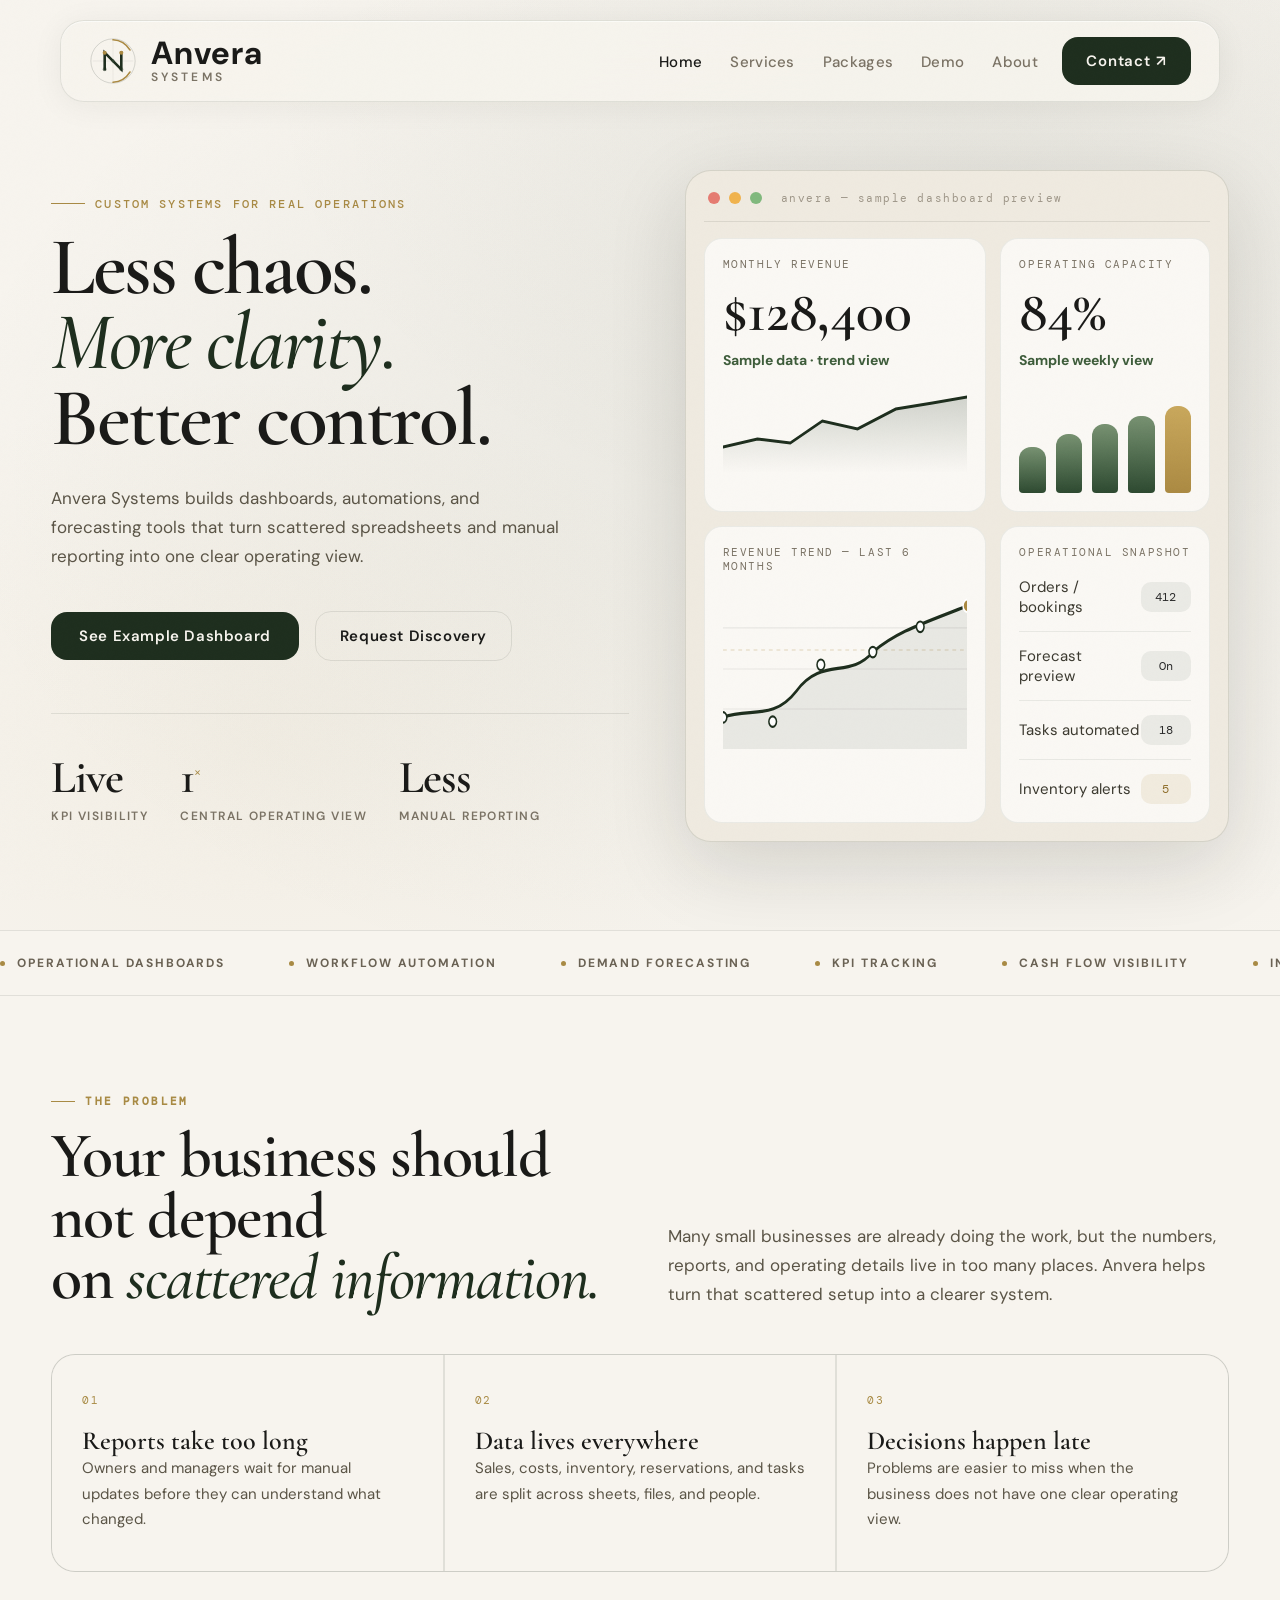
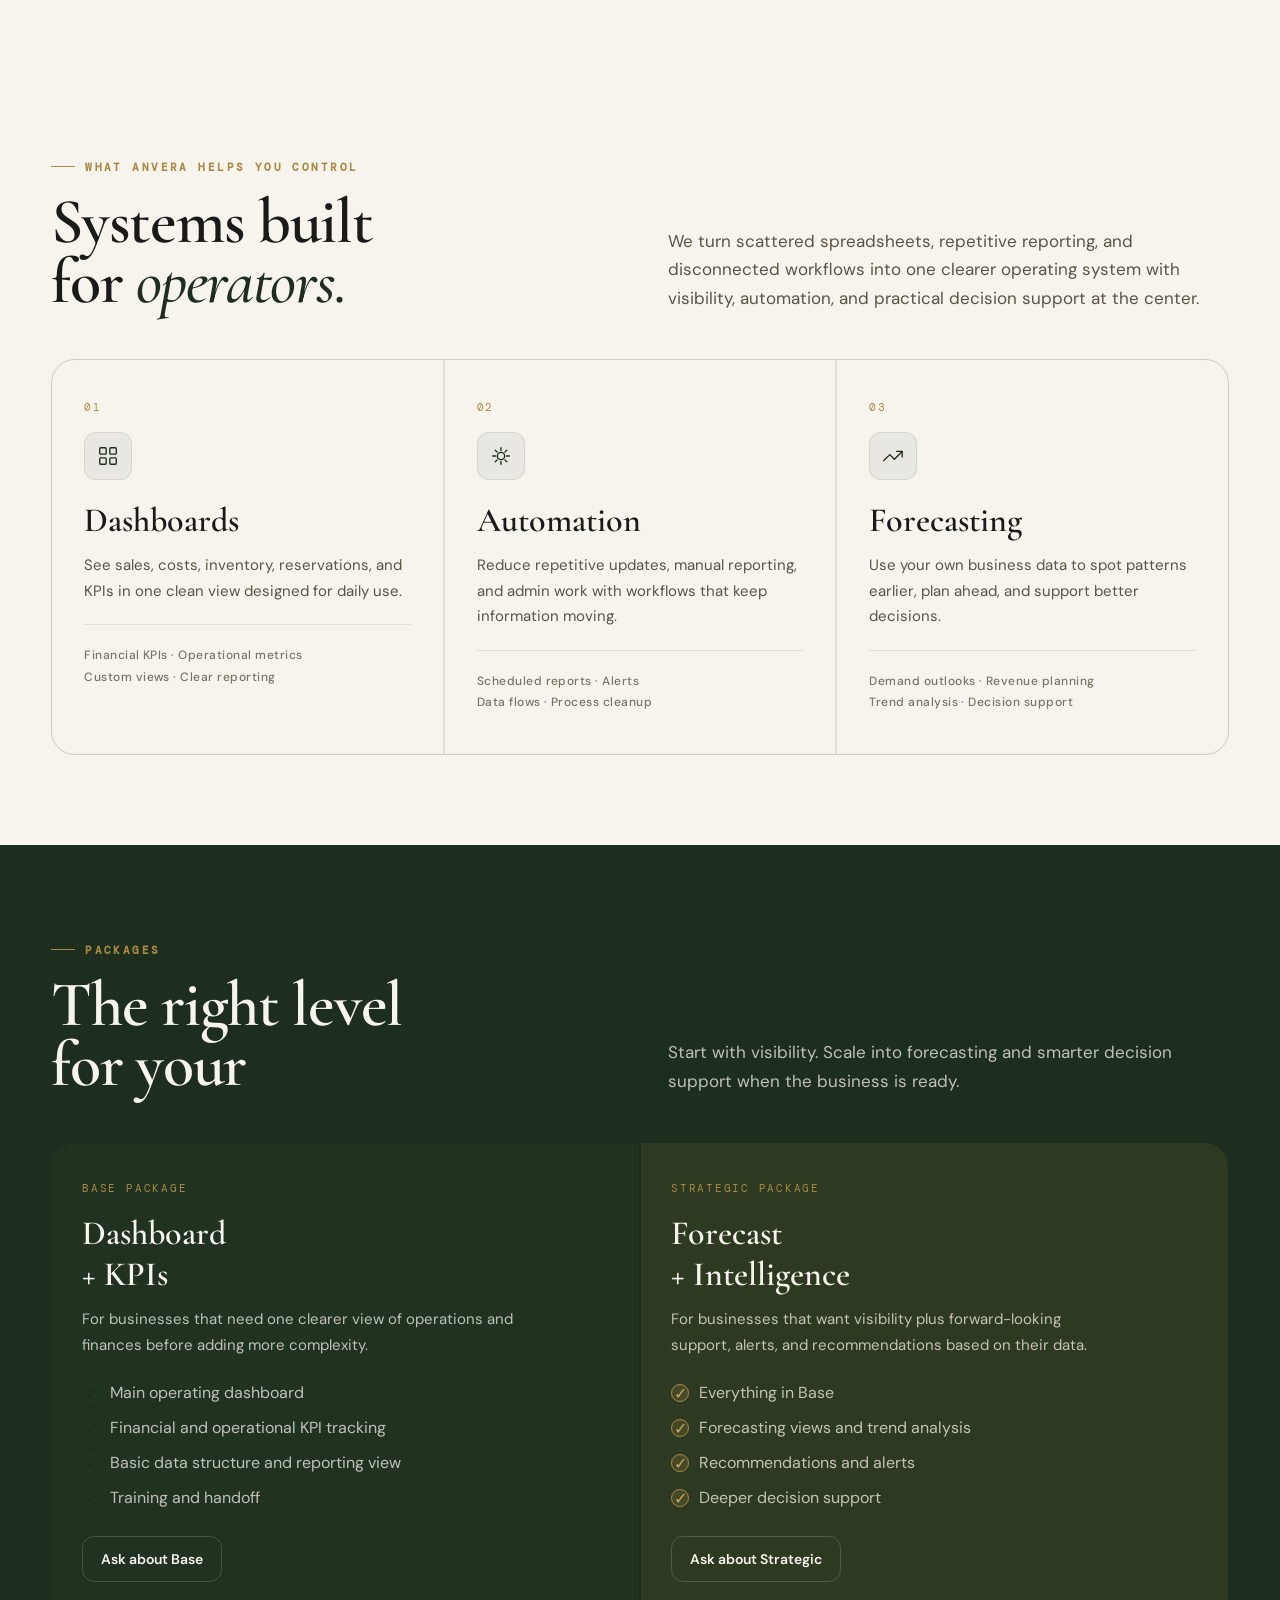
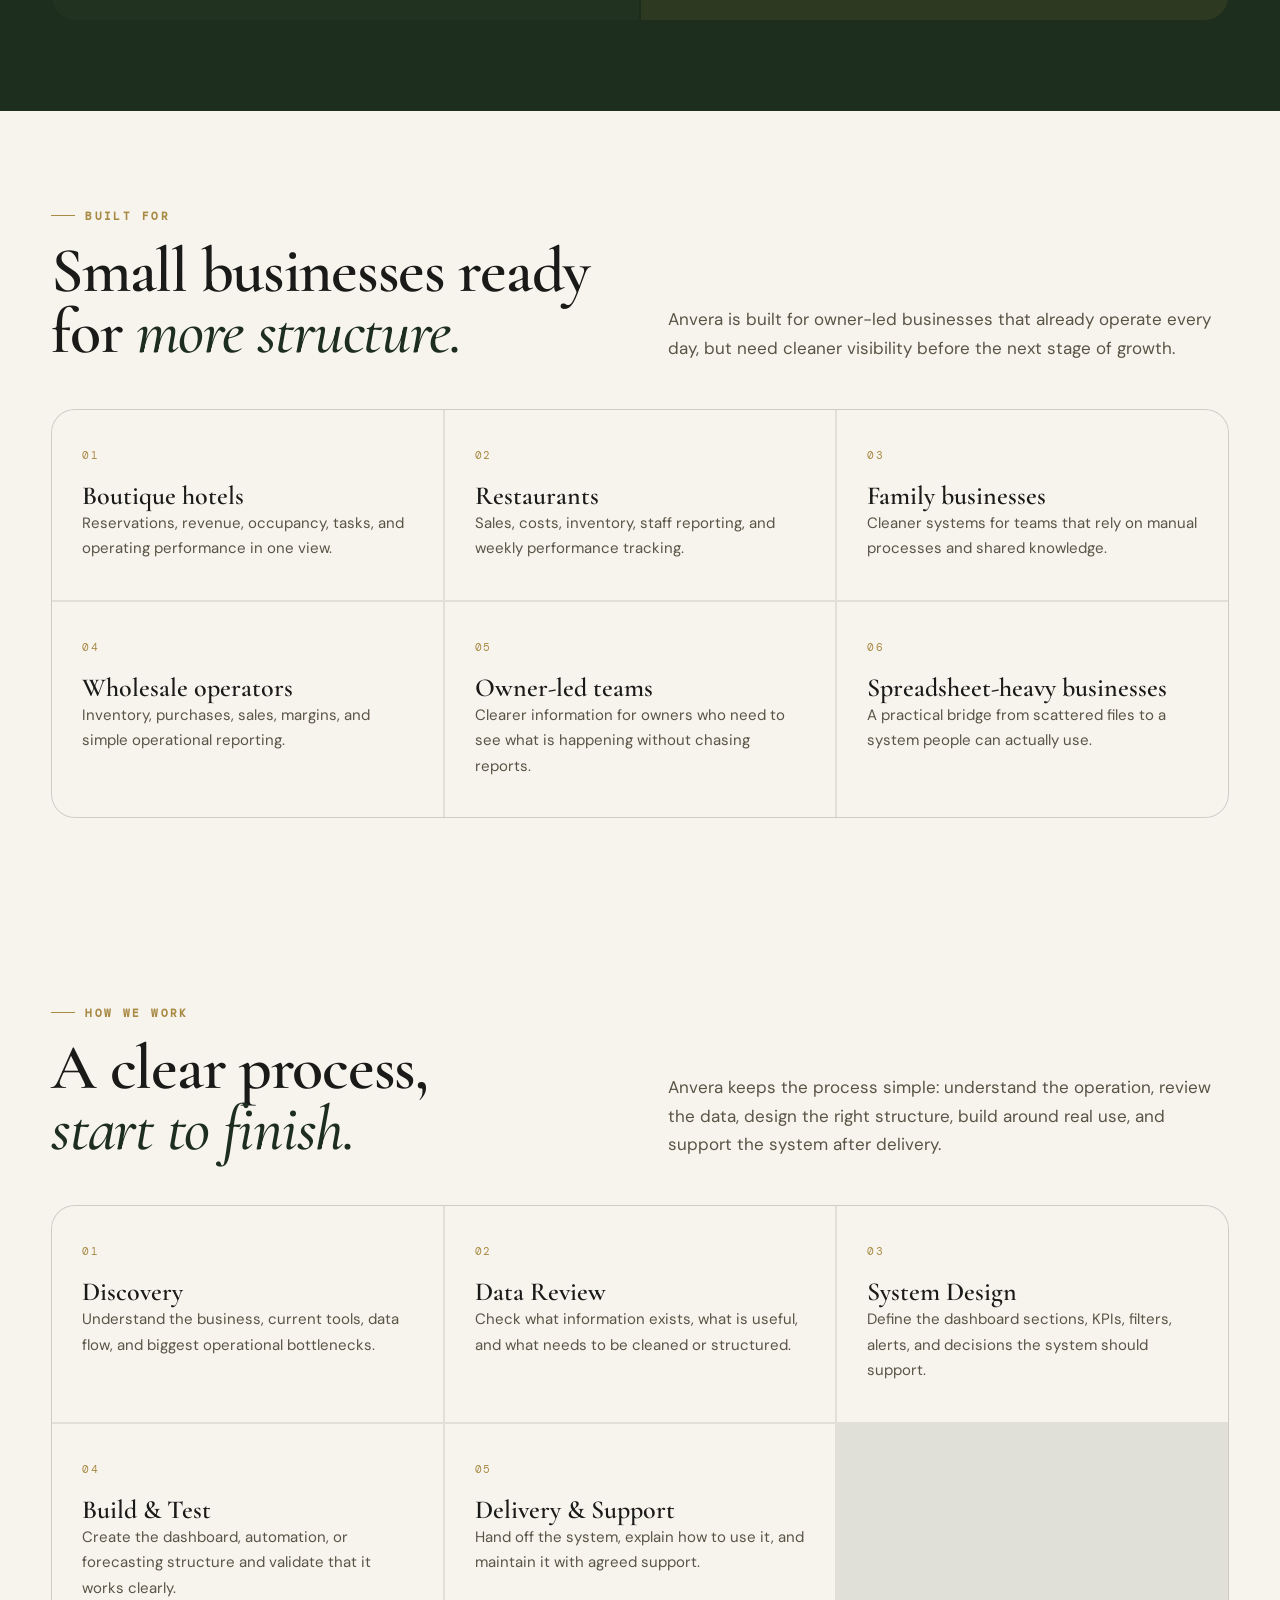
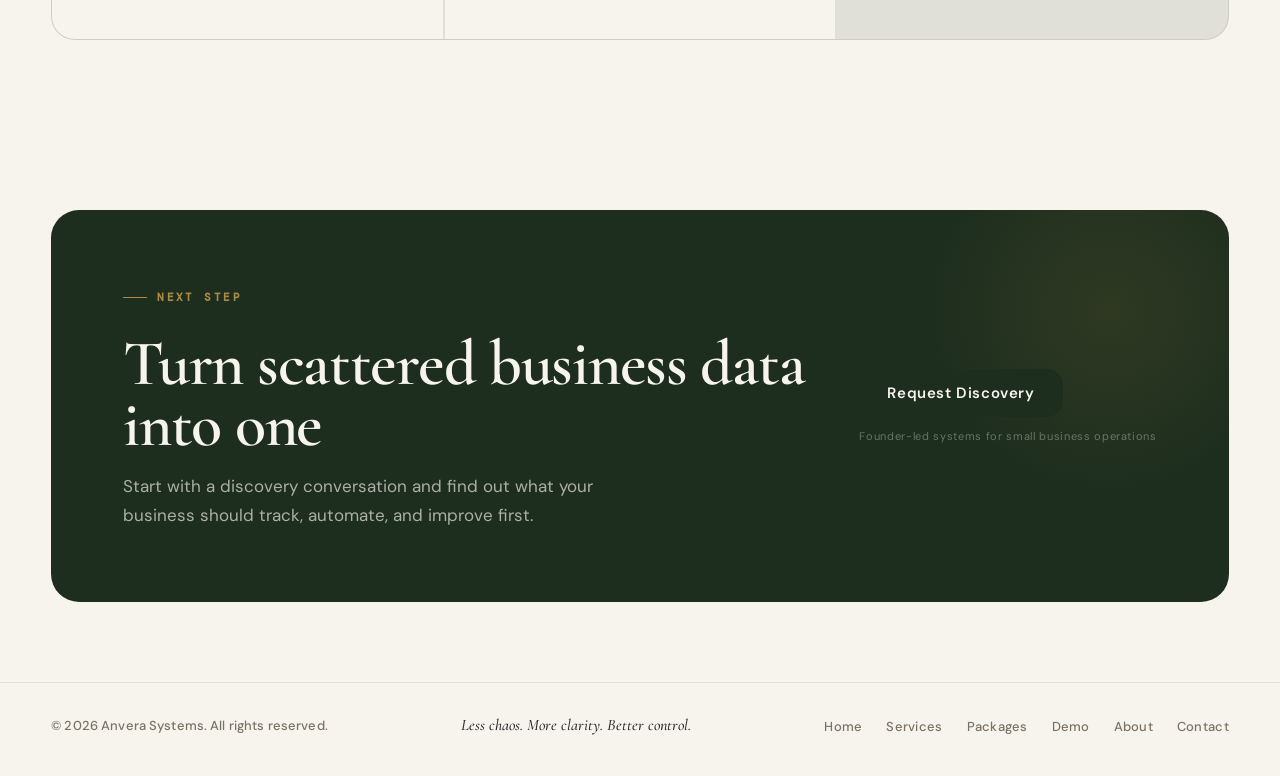
==== commit 4e9d49c0: "Redesign homepage copy and flow" ====
--- a/index.html
+++ b/index.html
@@ -44,8 +44,10 @@
     <nav class="nav-menu" id="primary-navigation" aria-label="Primary navigation">
       <ul class="nav-links">
         <li><a href="index.html" class="active">Home</a></li>
+        <li><a href="#services">Services</a></li>
+        <li><a href="#packages">Packages</a></li>
+        <li><a href="demo.html">Demo</a></li>
         <li><a href="about.html">About</a></li>
-        <li><a href="demo.html">Demo</a></li>
       </ul>
       <a href="contact.html" class="nav-cta">Contact ↗</a>
     </nav>
@@ -67,26 +69,26 @@
         </h1>
 
         <p class="hero-desc reveal reveal-delay-2">
-          Anvera builds dashboards, automations, and forecasting tools for small businesses that need better visibility, less manual work, and a clearer way to run day to day.
+          Anvera Systems builds dashboards, automations, and forecasting tools that turn scattered spreadsheets and manual reporting into one clear operating view.
         </p>
 
         <div class="hero-actions reveal reveal-delay-3">
-          <a href="#packages" class="btn-primary">View Packages</a>
-          <a href="about.html" class="btn-secondary">About Anvera</a>
+          <a href="demo.html" class="btn-primary">See Example Dashboard</a>
+          <a href="contact.html" class="btn-secondary">Request Discovery</a>
         </div>
 
         <div class="hero-metrics reveal reveal-delay-4">
           <div>
-            <div class="metric-num">24<sup>/7</sup></div>
-            <div class="metric-label">Live KPI visibility</div>
+            <div class="metric-num">Live</div>
+            <div class="metric-label">KPI visibility</div>
           </div>
           <div>
             <div class="metric-num">1<sup>×</sup></div>
             <div class="metric-label">Central operating view</div>
           </div>
           <div>
-            <div class="metric-num">-<sup>60%</sup></div>
-            <div class="metric-label">Less reporting friction</div>
+            <div class="metric-num">Less</div>
+            <div class="metric-label">Manual reporting</div>
           </div>
         </div>
       </div>
@@ -97,14 +99,14 @@
             <span class="dash-dot red"></span>
             <span class="dash-dot yellow"></span>
             <span class="dash-dot green"></span>
-            <span class="dash-title">anvera — operations dashboard</span>
+            <span class="dash-title">anvera — sample dashboard preview</span>
           </div>
 
           <div class="dash-grid">
             <div class="dash-card large">
               <div class="dash-label">Monthly revenue</div>
               <div class="dash-value">$128,400</div>
-              <div class="dash-sub">↑ 14.2% vs last month</div>
+              <div class="dash-sub">Sample data · trend view</div>
               <div class="sparkline">
                 <svg viewBox="0 0 320 88" preserveAspectRatio="none" aria-hidden="true">
                   <defs>
@@ -120,9 +122,9 @@
             </div>
 
             <div class="dash-card side">
-              <div class="dash-label">Occupancy</div>
+              <div class="dash-label">Operating capacity</div>
               <div class="dash-value">84%</div>
-              <div class="dash-sub">↑ 3 pts this week</div>
+              <div class="dash-sub">Sample weekly view</div>
               <div class="mini-bars" aria-hidden="true">
                 <span style="height:44%"></span>
                 <span style="height:57%"></span>
@@ -155,8 +157,8 @@
             <div class="dash-card side">
               <div class="dash-label">Operational snapshot</div>
               <div class="stat-list">
-                <div class="stat-row"><span>Bookings</span><span class="stat-chip">412</span></div>
-                <div class="stat-row"><span>Forecast accuracy</span><span class="stat-chip">92%</span></div>
+                <div class="stat-row"><span>Orders / bookings</span><span class="stat-chip">412</span></div>
+                <div class="stat-row"><span>Forecast preview</span><span class="stat-chip">On</span></div>
                 <div class="stat-row"><span>Tasks automated</span><span class="stat-chip">18</span></div>
                 <div class="stat-row"><span>Inventory alerts</span><span class="stat-chip gold">5</span></div>
               </div>
@@ -175,16 +177,16 @@
       <div class="marquee-item"><span class="marquee-dot"></span>KPI tracking</div>
       <div class="marquee-item"><span class="marquee-dot"></span>Cash flow visibility</div>
       <div class="marquee-item"><span class="marquee-dot"></span>Inventory control</div>
-      <div class="marquee-item"><span class="marquee-dot"></span>Boutique hotels</div>
       <div class="marquee-item"><span class="marquee-dot"></span>Owner-led businesses</div>
+      <div class="marquee-item"><span class="marquee-dot"></span>Manual reporting cleanup</div>
       <div class="marquee-item"><span class="marquee-dot"></span>Operational dashboards</div>
       <div class="marquee-item"><span class="marquee-dot"></span>Workflow automation</div>
       <div class="marquee-item"><span class="marquee-dot"></span>Demand forecasting</div>
       <div class="marquee-item"><span class="marquee-dot"></span>KPI tracking</div>
       <div class="marquee-item"><span class="marquee-dot"></span>Cash flow visibility</div>
       <div class="marquee-item"><span class="marquee-dot"></span>Inventory control</div>
-      <div class="marquee-item"><span class="marquee-dot"></span>Boutique hotels</div>
       <div class="marquee-item"><span class="marquee-dot"></span>Owner-led businesses</div>
+      <div class="marquee-item"><span class="marquee-dot"></span>Manual reporting cleanup</div>
     </div>
   </div>
 
@@ -194,7 +196,42 @@
         <div>
           <div class="section-label reveal">
             <div class="section-label-line"></div>
-            <span>What Anvera builds</span>
+            <span>The problem</span>
+          </div>
+          <h2 class="reveal reveal-delay-1">Your business should not depend<br>on <em>scattered information.</em></h2>
+        </div>
+        <p class="section-intro reveal reveal-delay-2">
+          Many small businesses are already doing the work, but the numbers, reports, and operating details live in too many places. Anvera helps turn that scattered setup into a clearer system.
+        </p>
+      </div>
+
+      <div class="process-grid reveal">
+        <article class="process-step">
+          <div class="step-num">01</div>
+          <h4>Reports take too long</h4>
+          <p>Owners and managers wait for manual updates before they can understand what changed.</p>
+        </article>
+        <article class="process-step">
+          <div class="step-num">02</div>
+          <h4>Data lives everywhere</h4>
+          <p>Sales, costs, inventory, reservations, and tasks are split across sheets, files, and people.</p>
+        </article>
+        <article class="process-step">
+          <div class="step-num">03</div>
+          <h4>Decisions happen late</h4>
+          <p>Problems are easier to miss when the business does not have one clear operating view.</p>
+        </article>
+      </div>
+    </div>
+  </section>
+
+  <section id="services">
+    <div class="container">
+      <div class="solutions-header">
+        <div>
+          <div class="section-label reveal">
+            <div class="section-label-line"></div>
+            <span>What Anvera helps you control</span>
           </div>
           <h2 class="reveal reveal-delay-1">Systems built<br>for <em>operators.</em></h2>
         </div>
@@ -215,10 +252,10 @@
             </svg>
           </div>
           <h3>Dashboards</h3>
-          <p>Revenue, expenses, inventory, reservations, and operational KPIs in one clean, centralized view built for daily use.</p>
+          <p>See sales, costs, inventory, reservations, and KPIs in one clean view designed for daily use.</p>
           <div class="sol-detail">
             Financial KPIs · Operational metrics<br>
-            Custom views · Real-time visibility
+            Custom views · Clear reporting
           </div>
         </article>
 
@@ -232,7 +269,7 @@
             </svg>
           </div>
           <h3>Automation</h3>
-          <p>Eliminate repetitive admin work with workflows that update, organize, and report automatically while reducing friction.</p>
+          <p>Reduce repetitive updates, manual reporting, and admin work with workflows that keep information moving.</p>
           <div class="sol-detail">
             Scheduled reports · Alerts<br>
             Data flows · Process cleanup
@@ -248,10 +285,10 @@
             </svg>
           </div>
           <h3>Forecasting</h3>
-          <p>Use your own business data to plan ahead, spot patterns earlier, and support better decisions with more control.</p>
+          <p>Use your own business data to spot patterns earlier, plan ahead, and support better decisions.</p>
           <div class="sol-detail">
             Demand outlooks · Revenue planning<br>
-            Trend analysis · Smarter follow-up
+            Trend analysis · Decision support
           </div>
         </article>
       </div>
@@ -269,7 +306,7 @@
           <h2 class="reveal reveal-delay-1">The right level<br>for your <em>business.</em></h2>
         </div>
         <p class="section-intro reveal reveal-delay-2">
-          Start with visibility. Scale into intelligence. Every build is meant to be useful now and expandable later.
+          Start with visibility. Scale into forecasting and smarter decision support when the business is ready.
         </p>
       </div>
 
@@ -277,11 +314,11 @@
         <article class="package-card">
           <div class="eyebrow-mini">Base package</div>
           <h3>Dashboard<br>+ KPIs</h3>
-          <p class="package-copy">Best for businesses that want a cleaner operating view and stronger day-to-day visibility.</p>
+          <p class="package-copy">For businesses that need one clearer view of operations and finances before adding more complexity.</p>
           <ul class="pkg-features">
-            <li><span class="pkg-check">✓</span> Core operational dashboard</li>
-            <li><span class="pkg-check">✓</span> Financial KPI tracking</li>
-            <li><span class="pkg-check">✓</span> Automated reporting structure</li>
+            <li><span class="pkg-check">✓</span> Main operating dashboard</li>
+            <li><span class="pkg-check">✓</span> Financial and operational KPI tracking</li>
+            <li><span class="pkg-check">✓</span> Basic data structure and reporting view</li>
             <li><span class="pkg-check">✓</span> Training and handoff</li>
           </ul>
           <a href="mailto:anverasistems@gmail.com?subject=Inquiry%20about%20Anvera%20Base%20Package&body=Hi%20Anvera,%0A%0AI%20am%20interested%20in%20the%20Base%20Package%20(Dashboard%20%2B%20KPIs).%0A%0ABusiness%20type%3A%0ACurrent%20tools%20I%20use%3A%0AMain%20operational%20problem%20I%20want%20to%20solve%3A%0A%0AThanks." class="small-link">Ask about Base</a>
@@ -290,12 +327,12 @@
         <article class="package-card featured">
           <div class="eyebrow-mini">Strategic package</div>
           <h3>Forecast<br>+ Intelligence</h3>
-          <p class="package-copy">Best for businesses that want visibility plus forward-looking support and smarter decision tools.</p>
+          <p class="package-copy">For businesses that want visibility plus forward-looking support, alerts, and recommendations based on their data.</p>
           <ul class="pkg-features">
             <li><span class="pkg-check gold">✓</span> Everything in Base</li>
-            <li><span class="pkg-check gold">✓</span> Forecast models</li>
+            <li><span class="pkg-check gold">✓</span> Forecasting views and trend analysis</li>
             <li><span class="pkg-check gold">✓</span> Recommendations and alerts</li>
-            <li><span class="pkg-check gold">✓</span> Ongoing support</li>
+            <li><span class="pkg-check gold">✓</span> Deeper decision support</li>
           </ul>
           <a href="mailto:anverasistems@gmail.com?subject=Inquiry%20about%20Anvera%20Strategic%20Package&body=Hi%20Anvera,%0A%0AI%20am%20interested%20in%20the%20Strategic%20Package%20(Forecast%20%2B%20Intelligence).%0A%0ABusiness%20type%3A%0ACurrent%20tools%20I%20use%3A%0AMain%20operational%20problem%20I%20want%20to%20solve%3A%0A%0AThanks." class="small-link">Ask about Strategic</a>
         </article>
@@ -309,12 +346,62 @@
         <div>
           <div class="section-label reveal">
             <div class="section-label-line"></div>
+            <span>Built for</span>
+          </div>
+          <h2 class="reveal reveal-delay-1">Small businesses ready<br>for <em>more structure.</em></h2>
+        </div>
+        <p class="section-intro reveal reveal-delay-2">
+          Anvera is built for owner-led businesses that already operate every day, but need cleaner visibility before the next stage of growth.
+        </p>
+      </div>
+
+      <div class="process-grid reveal">
+        <article class="process-step">
+          <div class="step-num">01</div>
+          <h4>Boutique hotels</h4>
+          <p>Reservations, revenue, occupancy, tasks, and operating performance in one view.</p>
+        </article>
+        <article class="process-step">
+          <div class="step-num">02</div>
+          <h4>Restaurants</h4>
+          <p>Sales, costs, inventory, staff reporting, and weekly performance tracking.</p>
+        </article>
+        <article class="process-step">
+          <div class="step-num">03</div>
+          <h4>Family businesses</h4>
+          <p>Cleaner systems for teams that rely on manual processes and shared knowledge.</p>
+        </article>
+        <article class="process-step">
+          <div class="step-num">04</div>
+          <h4>Wholesale operators</h4>
+          <p>Inventory, purchases, sales, margins, and simple operational reporting.</p>
+        </article>
+        <article class="process-step">
+          <div class="step-num">05</div>
+          <h4>Owner-led teams</h4>
+          <p>Clearer information for owners who need to see what is happening without chasing reports.</p>
+        </article>
+        <article class="process-step">
+          <div class="step-num">06</div>
+          <h4>Spreadsheet-heavy businesses</h4>
+          <p>A practical bridge from scattered files to a system people can actually use.</p>
+        </article>
+      </div>
+    </div>
+  </section>
+
+  <section>
+    <div class="container">
+      <div class="section-head">
+        <div>
+          <div class="section-label reveal">
+            <div class="section-label-line"></div>
             <span>How we work</span>
           </div>
           <h2 class="reveal reveal-delay-1">A clear process,<br><em>start to finish.</em></h2>
         </div>
         <p class="section-intro reveal reveal-delay-2">
-          Anvera keeps the process simple: understand the operation, design the right structure, build around real use, and leave the business with something it can actually run.
+          Anvera keeps the process simple: understand the operation, review the data, design the right structure, build around real use, and support the system after delivery.
         </p>
       </div>
 
@@ -326,13 +413,23 @@
         </article>
         <article class="process-step">
           <div class="step-num">02</div>
-          <h4>Build</h4>
-          <p>Create the dashboard, automation, or forecasting structure around what matters most.</p>
+          <h4>Data Review</h4>
+          <p>Check what information exists, what is useful, and what needs to be cleaned or structured.</p>
         </article>
         <article class="process-step">
           <div class="step-num">03</div>
-          <h4>Delivery</h4>
-          <p>Hand off a system that is clear, usable, and ready for real day-to-day decision-making.</p>
+          <h4>System Design</h4>
+          <p>Define the dashboard sections, KPIs, filters, alerts, and decisions the system should support.</p>
+        </article>
+        <article class="process-step">
+          <div class="step-num">04</div>
+          <h4>Build & Test</h4>
+          <p>Create the dashboard, automation, or forecasting structure and validate that it works clearly.</p>
+        </article>
+        <article class="process-step">
+          <div class="step-num">05</div>
+          <h4>Delivery & Support</h4>
+          <p>Hand off the system, explain how to use it, and maintain it with agreed support.</p>
         </article>
       </div>
     </div>
@@ -346,12 +443,12 @@
             <div class="section-label-line"></div>
             <span>Next step</span>
           </div>
-          <h2>Build a clearer system<br>for your <em>business.</em></h2>
-          <p>Start with a conversation and leave with a clearer idea of what your business should track, automate, and improve.</p>
+          <h2>Turn scattered business data<br>into one <em>clear system.</em></h2>
+          <p>Start with a discovery conversation and find out what your business should track, automate, and improve first.</p>
         </div>
         <div class="cta-action">
-          <a href="contact.html" class="btn-cta">Contact Anvera</a>
-          <span class="cta-note">Founder-led and phone friendly</span>
+          <a href="contact.html" class="btn-cta">Request Discovery</a>
+          <span class="cta-note">Founder-led systems for small business operations</span>
         </div>
       </div>
     </div>
@@ -364,8 +461,10 @@
     <div class="footer-tagline">Less chaos. More clarity. Better control.</div>
     <ul class="footer-links">
       <li><a href="index.html">Home</a></li>
+      <li><a href="#services">Services</a></li>
+      <li><a href="#packages">Packages</a></li>
+      <li><a href="demo.html">Demo</a></li>
       <li><a href="about.html">About</a></li>
-      <li><a href="demo.html">Demo</a></li>
       <li><a href="contact.html">Contact</a></li>
     </ul>
   </div>
@@ -373,4 +472,4 @@
 
 <script src="script.js"></script>
 </body>
-</html>+</html>
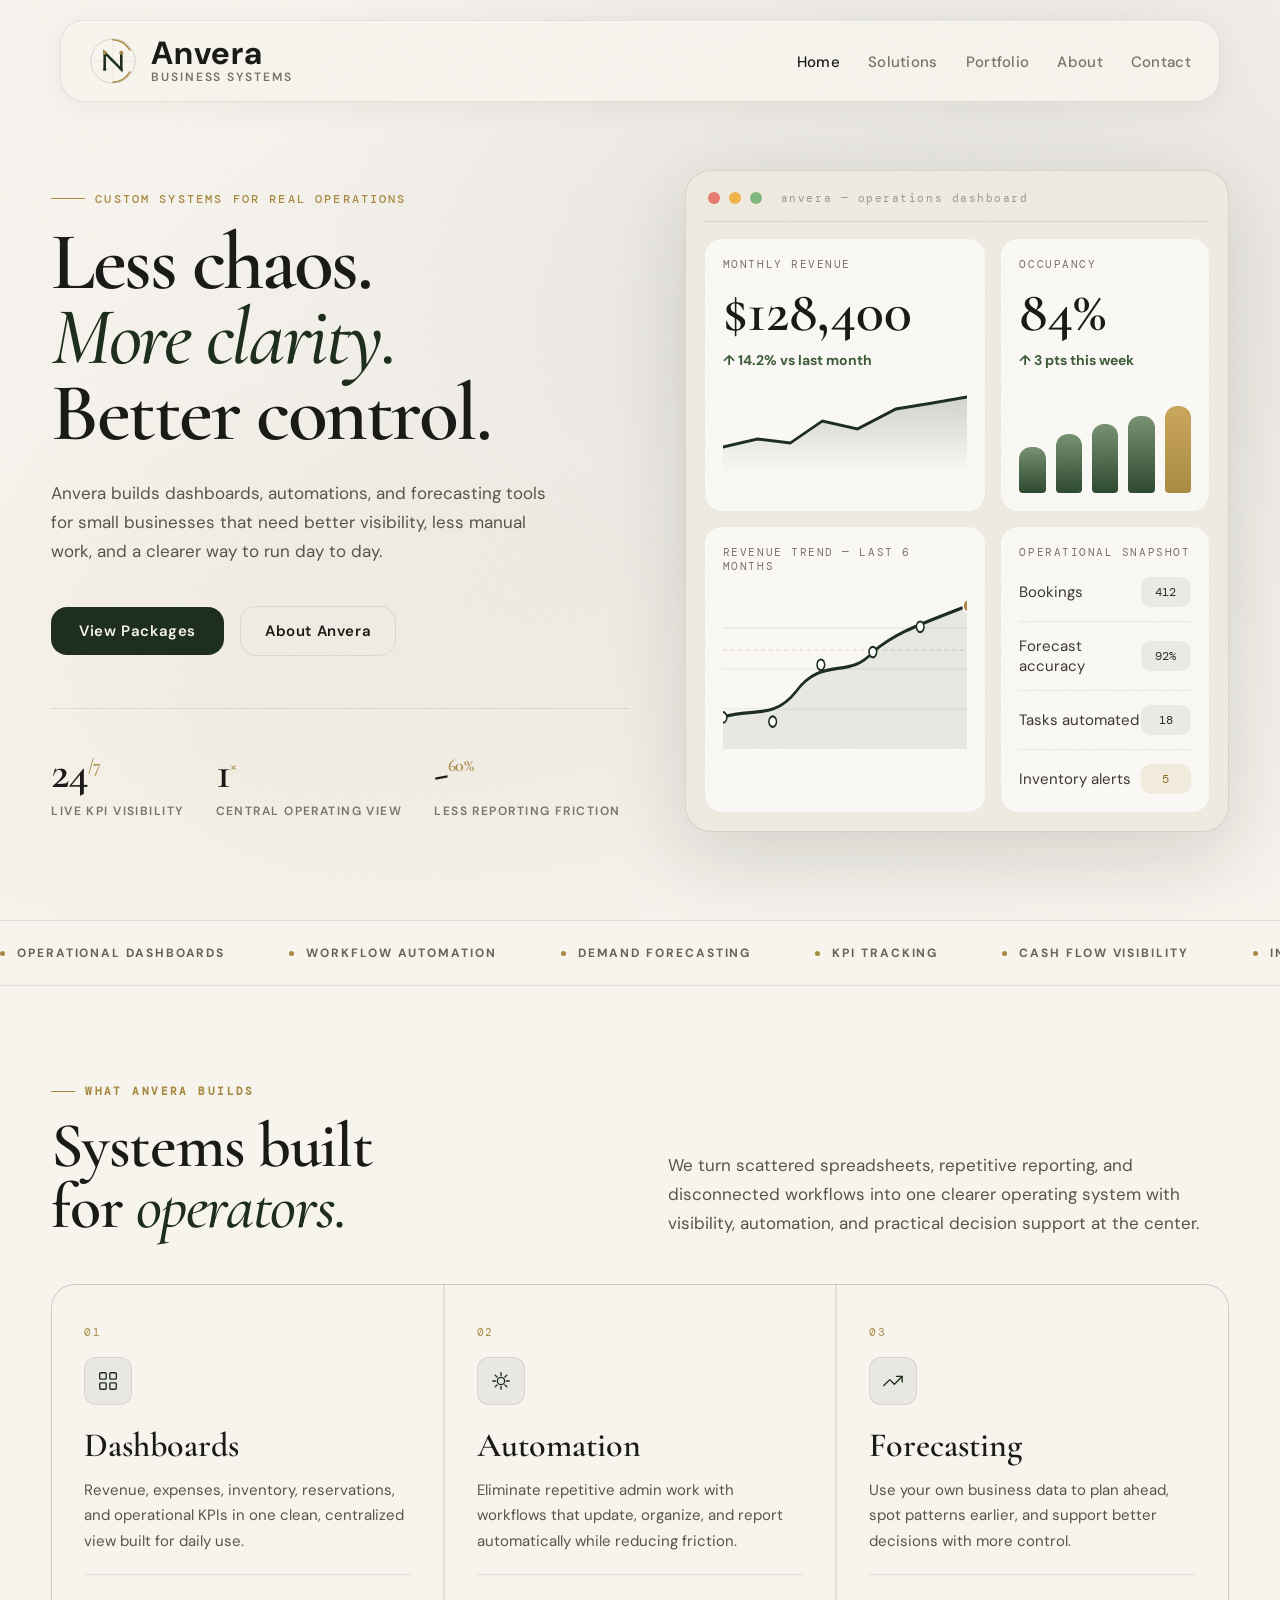
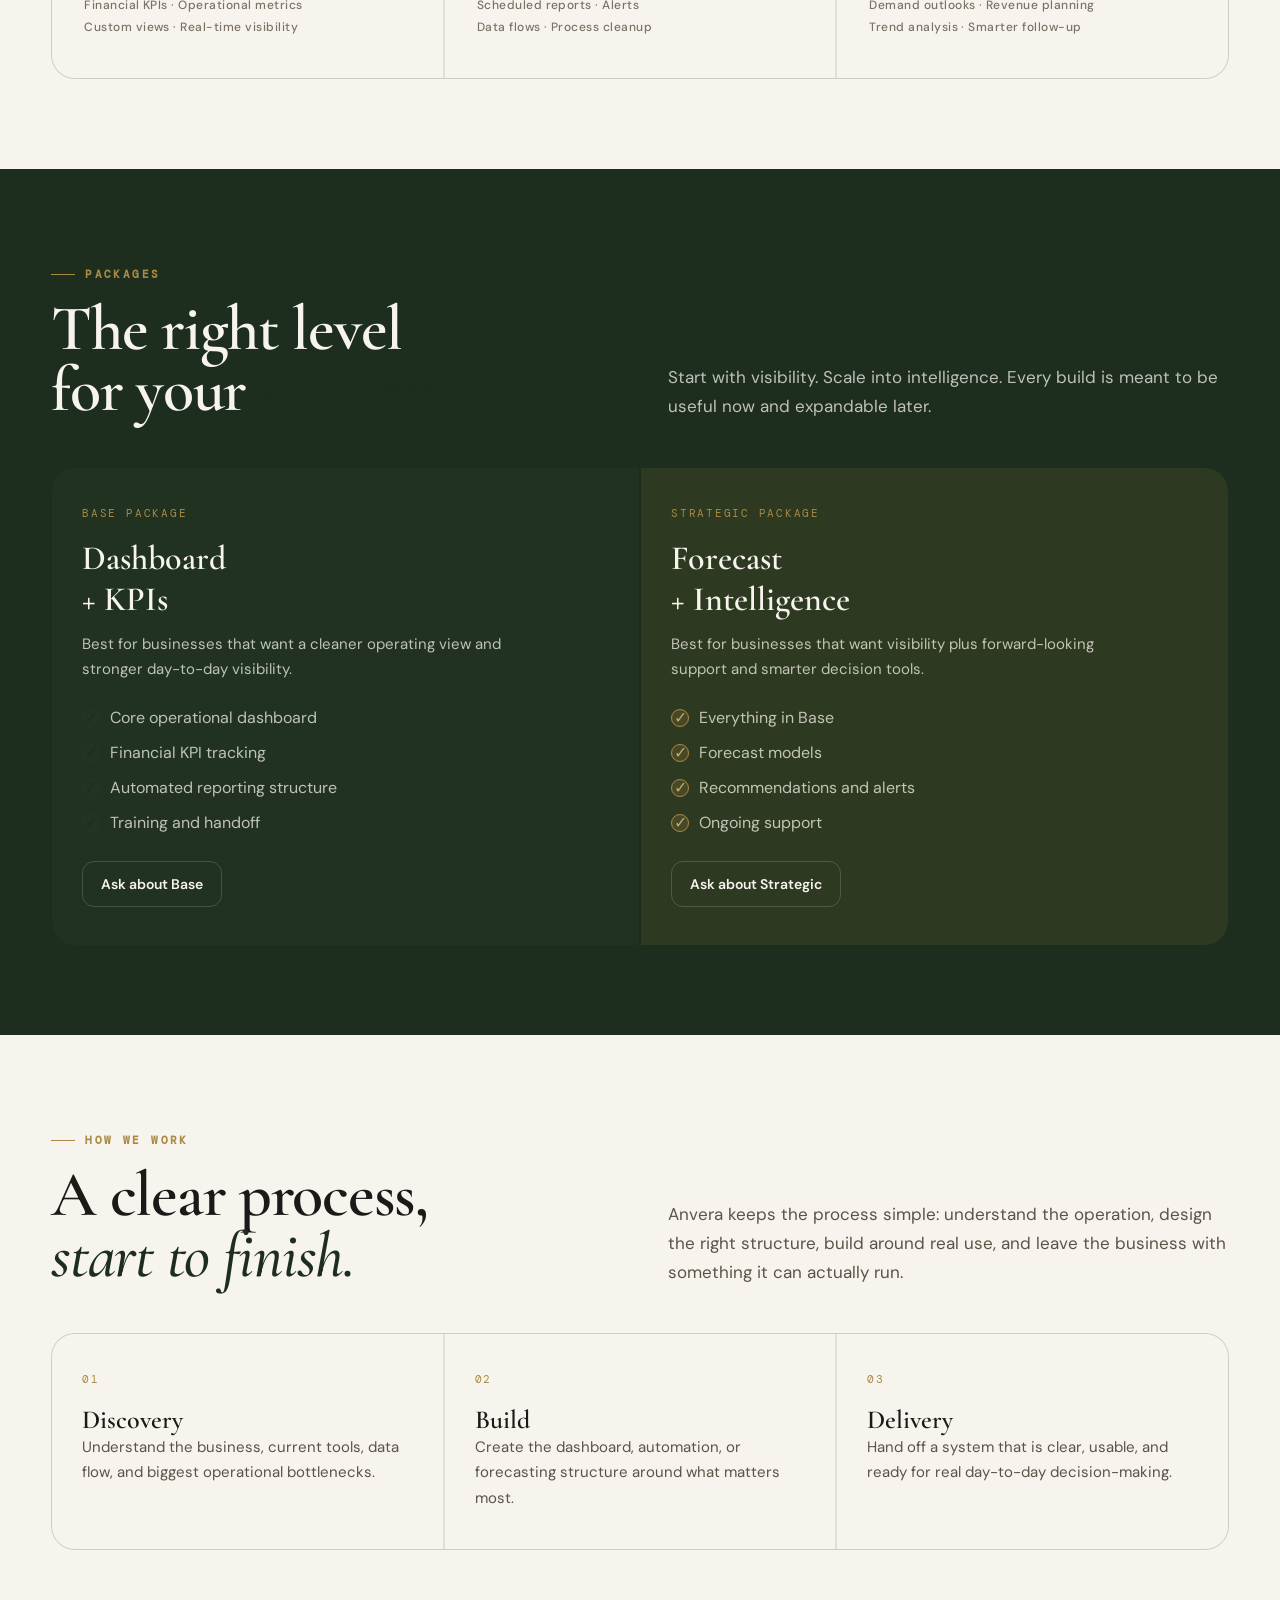
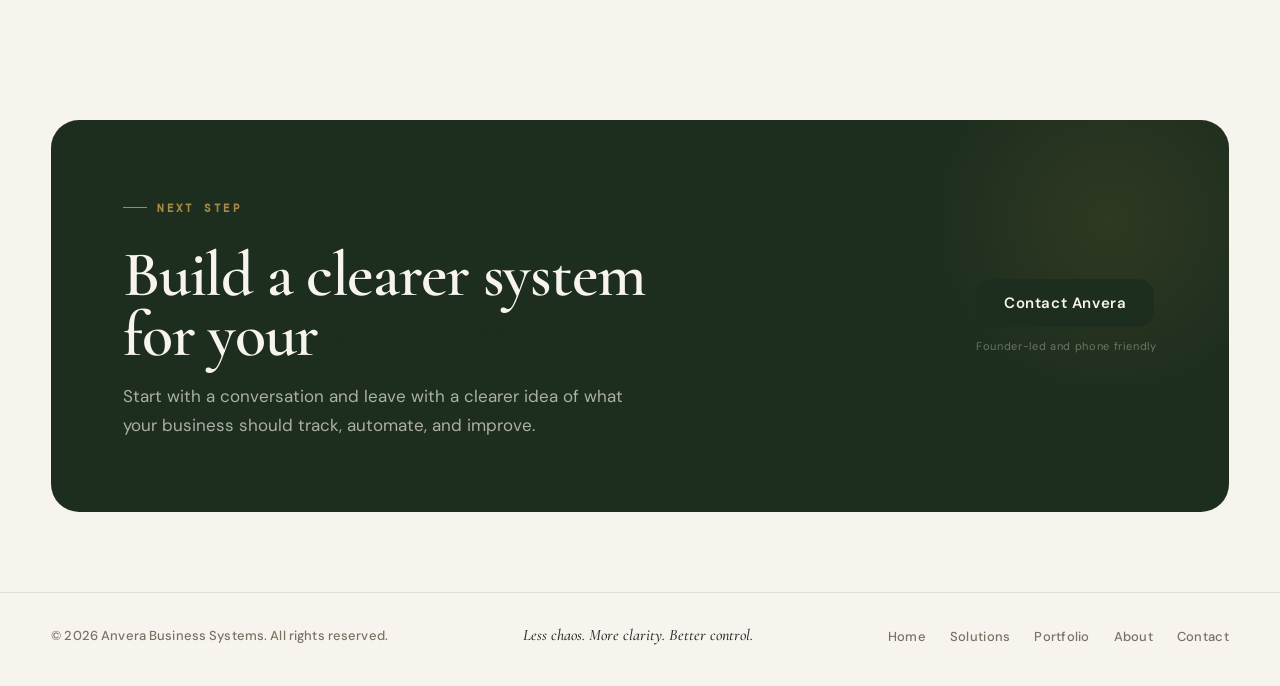
==== commit c09c4438: "Add five-page site navigation" ====
--- a/index.html
+++ b/index.html
@@ -4,7 +4,7 @@
   <meta charset="UTF-8" />
   <meta name="viewport" content="width=device-width, initial-scale=1.0" />
   <meta name="theme-color" content="#f7f4ee" />
-  <title>Anvera Systems — Home</title>
+  <title>Anvera Business Systems — Home</title>
   <link rel="icon" href="favicon.svg" type="image/svg+xml">
   <link rel="preconnect" href="https://fonts.googleapis.com">
   <link rel="preconnect" href="https://fonts.gstatic.com" crossorigin>
@@ -15,7 +15,7 @@
 <a class="skip-link" href="#main-content">Skip to main content</a>
 <header>
   <div class="nav-inner">
-    <a href="index.html" class="brand" aria-label="Anvera Systems home">
+    <a href="index.html" class="brand" aria-label="Anvera Business Systems home">
       <div class="brand-mark">
         <svg viewBox="0 0 52 52" fill="none" xmlns="http://www.w3.org/2000/svg">
           <circle cx="26" cy="26" r="24" stroke="rgba(30,46,30,0.18)" stroke-width="1"/>
@@ -33,7 +33,7 @@
       </div>
       <div class="brand-wordmark">
         <span class="brand-name">Anvera</span>
-        <span class="brand-tagline">Systems</span>
+        <span class="brand-tagline">Business Systems</span>
       </div>
     </a>
 
@@ -44,12 +44,11 @@
     <nav class="nav-menu" id="primary-navigation" aria-label="Primary navigation">
       <ul class="nav-links">
         <li><a href="index.html" class="active">Home</a></li>
-        <li><a href="#services">Services</a></li>
-        <li><a href="#packages">Packages</a></li>
-        <li><a href="demo.html">Demo</a></li>
+        <li><a href="solutions.html">Solutions</a></li>
+        <li><a href="portfolio.html">Portfolio</a></li>
         <li><a href="about.html">About</a></li>
+        <li><a href="contact.html">Contact</a></li>
       </ul>
-      <a href="contact.html" class="nav-cta">Contact ↗</a>
     </nav>
   </div>
 </header>
@@ -69,26 +68,26 @@
         </h1>
 
         <p class="hero-desc reveal reveal-delay-2">
-          Anvera Systems builds dashboards, automations, and forecasting tools that turn scattered spreadsheets and manual reporting into one clear operating view.
+          Anvera builds dashboards, automations, and forecasting tools for small businesses that need better visibility, less manual work, and a clearer way to run day to day.
         </p>
 
         <div class="hero-actions reveal reveal-delay-3">
-          <a href="demo.html" class="btn-primary">See Example Dashboard</a>
-          <a href="contact.html" class="btn-secondary">Request Discovery</a>
+          <a href="#packages" class="btn-primary">View Packages</a>
+          <a href="about.html" class="btn-secondary">About Anvera</a>
         </div>
 
         <div class="hero-metrics reveal reveal-delay-4">
           <div>
-            <div class="metric-num">Live</div>
-            <div class="metric-label">KPI visibility</div>
+            <div class="metric-num">24<sup>/7</sup></div>
+            <div class="metric-label">Live KPI visibility</div>
           </div>
           <div>
             <div class="metric-num">1<sup>×</sup></div>
             <div class="metric-label">Central operating view</div>
           </div>
           <div>
-            <div class="metric-num">Less</div>
-            <div class="metric-label">Manual reporting</div>
+            <div class="metric-num">-<sup>60%</sup></div>
+            <div class="metric-label">Less reporting friction</div>
           </div>
         </div>
       </div>
@@ -99,14 +98,14 @@
             <span class="dash-dot red"></span>
             <span class="dash-dot yellow"></span>
             <span class="dash-dot green"></span>
-            <span class="dash-title">anvera — sample dashboard preview</span>
+            <span class="dash-title">anvera — operations dashboard</span>
           </div>
 
           <div class="dash-grid">
             <div class="dash-card large">
               <div class="dash-label">Monthly revenue</div>
               <div class="dash-value">$128,400</div>
-              <div class="dash-sub">Sample data · trend view</div>
+              <div class="dash-sub">↑ 14.2% vs last month</div>
               <div class="sparkline">
                 <svg viewBox="0 0 320 88" preserveAspectRatio="none" aria-hidden="true">
                   <defs>
@@ -122,9 +121,9 @@
             </div>
 
             <div class="dash-card side">
-              <div class="dash-label">Operating capacity</div>
+              <div class="dash-label">Occupancy</div>
               <div class="dash-value">84%</div>
-              <div class="dash-sub">Sample weekly view</div>
+              <div class="dash-sub">↑ 3 pts this week</div>
               <div class="mini-bars" aria-hidden="true">
                 <span style="height:44%"></span>
                 <span style="height:57%"></span>
@@ -157,8 +156,8 @@
             <div class="dash-card side">
               <div class="dash-label">Operational snapshot</div>
               <div class="stat-list">
-                <div class="stat-row"><span>Orders / bookings</span><span class="stat-chip">412</span></div>
-                <div class="stat-row"><span>Forecast preview</span><span class="stat-chip">On</span></div>
+                <div class="stat-row"><span>Bookings</span><span class="stat-chip">412</span></div>
+                <div class="stat-row"><span>Forecast accuracy</span><span class="stat-chip">92%</span></div>
                 <div class="stat-row"><span>Tasks automated</span><span class="stat-chip">18</span></div>
                 <div class="stat-row"><span>Inventory alerts</span><span class="stat-chip gold">5</span></div>
               </div>
@@ -177,16 +176,16 @@
       <div class="marquee-item"><span class="marquee-dot"></span>KPI tracking</div>
       <div class="marquee-item"><span class="marquee-dot"></span>Cash flow visibility</div>
       <div class="marquee-item"><span class="marquee-dot"></span>Inventory control</div>
+      <div class="marquee-item"><span class="marquee-dot"></span>Boutique hotels</div>
       <div class="marquee-item"><span class="marquee-dot"></span>Owner-led businesses</div>
-      <div class="marquee-item"><span class="marquee-dot"></span>Manual reporting cleanup</div>
       <div class="marquee-item"><span class="marquee-dot"></span>Operational dashboards</div>
       <div class="marquee-item"><span class="marquee-dot"></span>Workflow automation</div>
       <div class="marquee-item"><span class="marquee-dot"></span>Demand forecasting</div>
       <div class="marquee-item"><span class="marquee-dot"></span>KPI tracking</div>
       <div class="marquee-item"><span class="marquee-dot"></span>Cash flow visibility</div>
       <div class="marquee-item"><span class="marquee-dot"></span>Inventory control</div>
+      <div class="marquee-item"><span class="marquee-dot"></span>Boutique hotels</div>
       <div class="marquee-item"><span class="marquee-dot"></span>Owner-led businesses</div>
-      <div class="marquee-item"><span class="marquee-dot"></span>Manual reporting cleanup</div>
     </div>
   </div>
 
@@ -196,42 +195,7 @@
         <div>
           <div class="section-label reveal">
             <div class="section-label-line"></div>
-            <span>The problem</span>
-          </div>
-          <h2 class="reveal reveal-delay-1">Your business should not depend<br>on <em>scattered information.</em></h2>
-        </div>
-        <p class="section-intro reveal reveal-delay-2">
-          Many small businesses are already doing the work, but the numbers, reports, and operating details live in too many places. Anvera helps turn that scattered setup into a clearer system.
-        </p>
-      </div>
-
-      <div class="process-grid reveal">
-        <article class="process-step">
-          <div class="step-num">01</div>
-          <h4>Reports take too long</h4>
-          <p>Owners and managers wait for manual updates before they can understand what changed.</p>
-        </article>
-        <article class="process-step">
-          <div class="step-num">02</div>
-          <h4>Data lives everywhere</h4>
-          <p>Sales, costs, inventory, reservations, and tasks are split across sheets, files, and people.</p>
-        </article>
-        <article class="process-step">
-          <div class="step-num">03</div>
-          <h4>Decisions happen late</h4>
-          <p>Problems are easier to miss when the business does not have one clear operating view.</p>
-        </article>
-      </div>
-    </div>
-  </section>
-
-  <section id="services">
-    <div class="container">
-      <div class="solutions-header">
-        <div>
-          <div class="section-label reveal">
-            <div class="section-label-line"></div>
-            <span>What Anvera helps you control</span>
+            <span>What Anvera builds</span>
           </div>
           <h2 class="reveal reveal-delay-1">Systems built<br>for <em>operators.</em></h2>
         </div>
@@ -252,10 +216,10 @@
             </svg>
           </div>
           <h3>Dashboards</h3>
-          <p>See sales, costs, inventory, reservations, and KPIs in one clean view designed for daily use.</p>
+          <p>Revenue, expenses, inventory, reservations, and operational KPIs in one clean, centralized view built for daily use.</p>
           <div class="sol-detail">
             Financial KPIs · Operational metrics<br>
-            Custom views · Clear reporting
+            Custom views · Real-time visibility
           </div>
         </article>
 
@@ -269,7 +233,7 @@
             </svg>
           </div>
           <h3>Automation</h3>
-          <p>Reduce repetitive updates, manual reporting, and admin work with workflows that keep information moving.</p>
+          <p>Eliminate repetitive admin work with workflows that update, organize, and report automatically while reducing friction.</p>
           <div class="sol-detail">
             Scheduled reports · Alerts<br>
             Data flows · Process cleanup
@@ -285,10 +249,10 @@
             </svg>
           </div>
           <h3>Forecasting</h3>
-          <p>Use your own business data to spot patterns earlier, plan ahead, and support better decisions.</p>
+          <p>Use your own business data to plan ahead, spot patterns earlier, and support better decisions with more control.</p>
           <div class="sol-detail">
             Demand outlooks · Revenue planning<br>
-            Trend analysis · Decision support
+            Trend analysis · Smarter follow-up
           </div>
         </article>
       </div>
@@ -306,7 +270,7 @@
           <h2 class="reveal reveal-delay-1">The right level<br>for your <em>business.</em></h2>
         </div>
         <p class="section-intro reveal reveal-delay-2">
-          Start with visibility. Scale into forecasting and smarter decision support when the business is ready.
+          Start with visibility. Scale into intelligence. Every build is meant to be useful now and expandable later.
         </p>
       </div>
 
@@ -314,11 +278,11 @@
         <article class="package-card">
           <div class="eyebrow-mini">Base package</div>
           <h3>Dashboard<br>+ KPIs</h3>
-          <p class="package-copy">For businesses that need one clearer view of operations and finances before adding more complexity.</p>
+          <p class="package-copy">Best for businesses that want a cleaner operating view and stronger day-to-day visibility.</p>
           <ul class="pkg-features">
-            <li><span class="pkg-check">✓</span> Main operating dashboard</li>
-            <li><span class="pkg-check">✓</span> Financial and operational KPI tracking</li>
-            <li><span class="pkg-check">✓</span> Basic data structure and reporting view</li>
+            <li><span class="pkg-check">✓</span> Core operational dashboard</li>
+            <li><span class="pkg-check">✓</span> Financial KPI tracking</li>
+            <li><span class="pkg-check">✓</span> Automated reporting structure</li>
             <li><span class="pkg-check">✓</span> Training and handoff</li>
           </ul>
           <a href="mailto:anverasistems@gmail.com?subject=Inquiry%20about%20Anvera%20Base%20Package&body=Hi%20Anvera,%0A%0AI%20am%20interested%20in%20the%20Base%20Package%20(Dashboard%20%2B%20KPIs).%0A%0ABusiness%20type%3A%0ACurrent%20tools%20I%20use%3A%0AMain%20operational%20problem%20I%20want%20to%20solve%3A%0A%0AThanks." class="small-link">Ask about Base</a>
@@ -327,64 +291,14 @@
         <article class="package-card featured">
           <div class="eyebrow-mini">Strategic package</div>
           <h3>Forecast<br>+ Intelligence</h3>
-          <p class="package-copy">For businesses that want visibility plus forward-looking support, alerts, and recommendations based on their data.</p>
+          <p class="package-copy">Best for businesses that want visibility plus forward-looking support and smarter decision tools.</p>
           <ul class="pkg-features">
             <li><span class="pkg-check gold">✓</span> Everything in Base</li>
-            <li><span class="pkg-check gold">✓</span> Forecasting views and trend analysis</li>
+            <li><span class="pkg-check gold">✓</span> Forecast models</li>
             <li><span class="pkg-check gold">✓</span> Recommendations and alerts</li>
-            <li><span class="pkg-check gold">✓</span> Deeper decision support</li>
+            <li><span class="pkg-check gold">✓</span> Ongoing support</li>
           </ul>
           <a href="mailto:anverasistems@gmail.com?subject=Inquiry%20about%20Anvera%20Strategic%20Package&body=Hi%20Anvera,%0A%0AI%20am%20interested%20in%20the%20Strategic%20Package%20(Forecast%20%2B%20Intelligence).%0A%0ABusiness%20type%3A%0ACurrent%20tools%20I%20use%3A%0AMain%20operational%20problem%20I%20want%20to%20solve%3A%0A%0AThanks." class="small-link">Ask about Strategic</a>
-        </article>
-      </div>
-    </div>
-  </section>
-
-  <section>
-    <div class="container">
-      <div class="section-head">
-        <div>
-          <div class="section-label reveal">
-            <div class="section-label-line"></div>
-            <span>Built for</span>
-          </div>
-          <h2 class="reveal reveal-delay-1">Small businesses ready<br>for <em>more structure.</em></h2>
-        </div>
-        <p class="section-intro reveal reveal-delay-2">
-          Anvera is built for owner-led businesses that already operate every day, but need cleaner visibility before the next stage of growth.
-        </p>
-      </div>
-
-      <div class="process-grid reveal">
-        <article class="process-step">
-          <div class="step-num">01</div>
-          <h4>Boutique hotels</h4>
-          <p>Reservations, revenue, occupancy, tasks, and operating performance in one view.</p>
-        </article>
-        <article class="process-step">
-          <div class="step-num">02</div>
-          <h4>Restaurants</h4>
-          <p>Sales, costs, inventory, staff reporting, and weekly performance tracking.</p>
-        </article>
-        <article class="process-step">
-          <div class="step-num">03</div>
-          <h4>Family businesses</h4>
-          <p>Cleaner systems for teams that rely on manual processes and shared knowledge.</p>
-        </article>
-        <article class="process-step">
-          <div class="step-num">04</div>
-          <h4>Wholesale operators</h4>
-          <p>Inventory, purchases, sales, margins, and simple operational reporting.</p>
-        </article>
-        <article class="process-step">
-          <div class="step-num">05</div>
-          <h4>Owner-led teams</h4>
-          <p>Clearer information for owners who need to see what is happening without chasing reports.</p>
-        </article>
-        <article class="process-step">
-          <div class="step-num">06</div>
-          <h4>Spreadsheet-heavy businesses</h4>
-          <p>A practical bridge from scattered files to a system people can actually use.</p>
         </article>
       </div>
     </div>
@@ -401,7 +315,7 @@
           <h2 class="reveal reveal-delay-1">A clear process,<br><em>start to finish.</em></h2>
         </div>
         <p class="section-intro reveal reveal-delay-2">
-          Anvera keeps the process simple: understand the operation, review the data, design the right structure, build around real use, and support the system after delivery.
+          Anvera keeps the process simple: understand the operation, design the right structure, build around real use, and leave the business with something it can actually run.
         </p>
       </div>
 
@@ -413,23 +327,13 @@
         </article>
         <article class="process-step">
           <div class="step-num">02</div>
-          <h4>Data Review</h4>
-          <p>Check what information exists, what is useful, and what needs to be cleaned or structured.</p>
+          <h4>Build</h4>
+          <p>Create the dashboard, automation, or forecasting structure around what matters most.</p>
         </article>
         <article class="process-step">
           <div class="step-num">03</div>
-          <h4>System Design</h4>
-          <p>Define the dashboard sections, KPIs, filters, alerts, and decisions the system should support.</p>
-        </article>
-        <article class="process-step">
-          <div class="step-num">04</div>
-          <h4>Build & Test</h4>
-          <p>Create the dashboard, automation, or forecasting structure and validate that it works clearly.</p>
-        </article>
-        <article class="process-step">
-          <div class="step-num">05</div>
-          <h4>Delivery & Support</h4>
-          <p>Hand off the system, explain how to use it, and maintain it with agreed support.</p>
+          <h4>Delivery</h4>
+          <p>Hand off a system that is clear, usable, and ready for real day-to-day decision-making.</p>
         </article>
       </div>
     </div>
@@ -443,12 +347,12 @@
             <div class="section-label-line"></div>
             <span>Next step</span>
           </div>
-          <h2>Turn scattered business data<br>into one <em>clear system.</em></h2>
-          <p>Start with a discovery conversation and find out what your business should track, automate, and improve first.</p>
+          <h2>Build a clearer system<br>for your <em>business.</em></h2>
+          <p>Start with a conversation and leave with a clearer idea of what your business should track, automate, and improve.</p>
         </div>
         <div class="cta-action">
-          <a href="contact.html" class="btn-cta">Request Discovery</a>
-          <span class="cta-note">Founder-led systems for small business operations</span>
+          <a href="contact.html" class="btn-cta">Contact Anvera</a>
+          <span class="cta-note">Founder-led and phone friendly</span>
         </div>
       </div>
     </div>
@@ -457,13 +361,12 @@
 
 <footer>
   <div class="container footer-inner">
-    <div class="footer-copy">© 2026 Anvera Systems. All rights reserved.</div>
+    <div class="footer-copy">© 2026 Anvera Business Systems. All rights reserved.</div>
     <div class="footer-tagline">Less chaos. More clarity. Better control.</div>
     <ul class="footer-links">
       <li><a href="index.html">Home</a></li>
-      <li><a href="#services">Services</a></li>
-      <li><a href="#packages">Packages</a></li>
-      <li><a href="demo.html">Demo</a></li>
+      <li><a href="solutions.html">Solutions</a></li>
+      <li><a href="portfolio.html">Portfolio</a></li>
       <li><a href="about.html">About</a></li>
       <li><a href="contact.html">Contact</a></li>
     </ul>
--- a/style.css
+++ b/style.css
@@ -106,10 +106,31 @@
 .brand-tagline {
   font-size: 12px;
   font-weight: 600;
-  letter-spacing: 0.26em;
+  letter-spacing: 0.16em;
   text-transform: uppercase;
   color: var(--muted);
   line-height: 1.1;
+}
+
+.placeholder-page .hero-desc {
+  max-width: 700px;
+}
+
+.placeholder-status {
+  display: inline-flex;
+  align-items: center;
+  min-height: 44px;
+  margin-top: 4px;
+  padding: 12px 16px;
+  border: 1px solid var(--border-gold);
+  border-radius: 12px;
+  background: rgba(168,138,68,0.08);
+  color: #6a5b34;
+  font-family: 'DM Mono', monospace;
+  font-size: 11px;
+  font-weight: 500;
+  letter-spacing: 0.08em;
+  text-transform: uppercase;
 }
 
 .nav-toggle {
@@ -1889,7 +1910,9 @@
   }
 
   .brand-tagline {
-    display: none;
+    display: block;
+    font-size: 7px;
+    letter-spacing: 0.08em;
   }
 
   h1 {
@@ -1949,4 +1972,4 @@
     opacity: 1;
     transform: none;
   }
-}+}
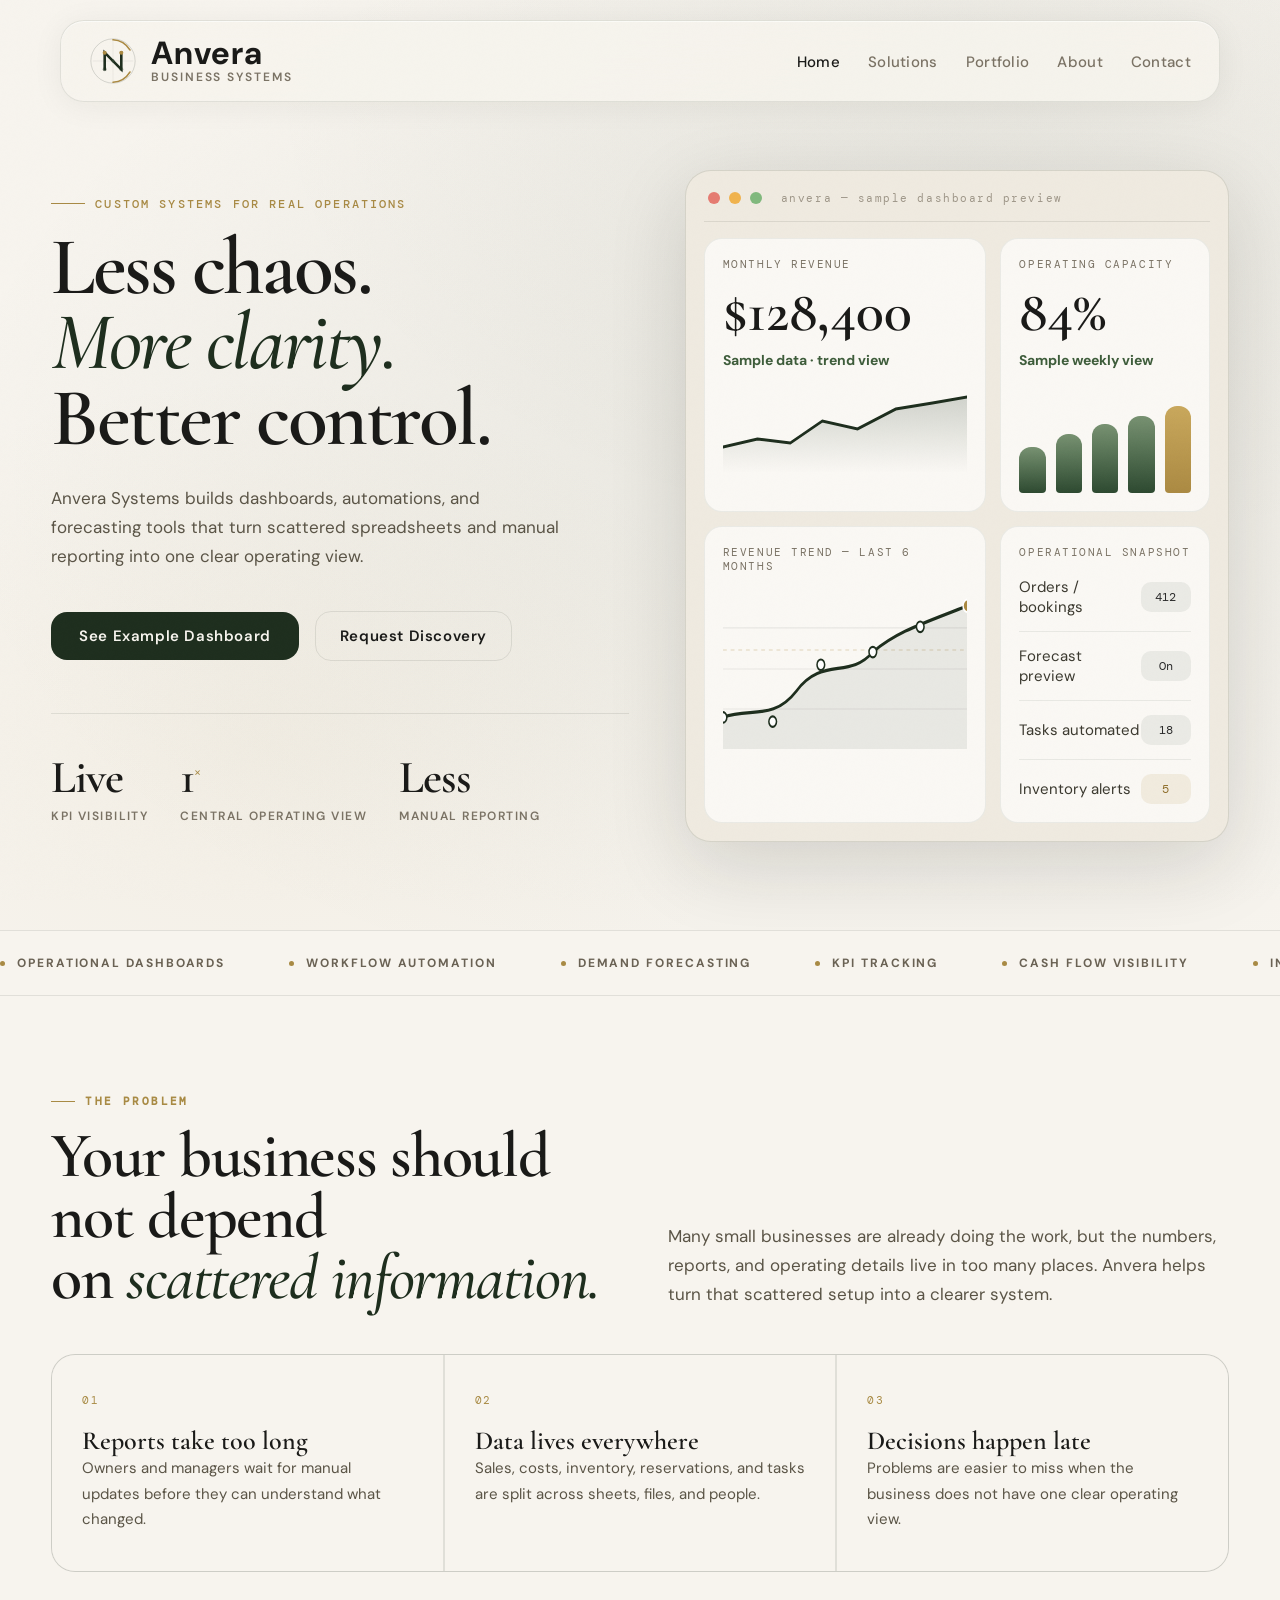
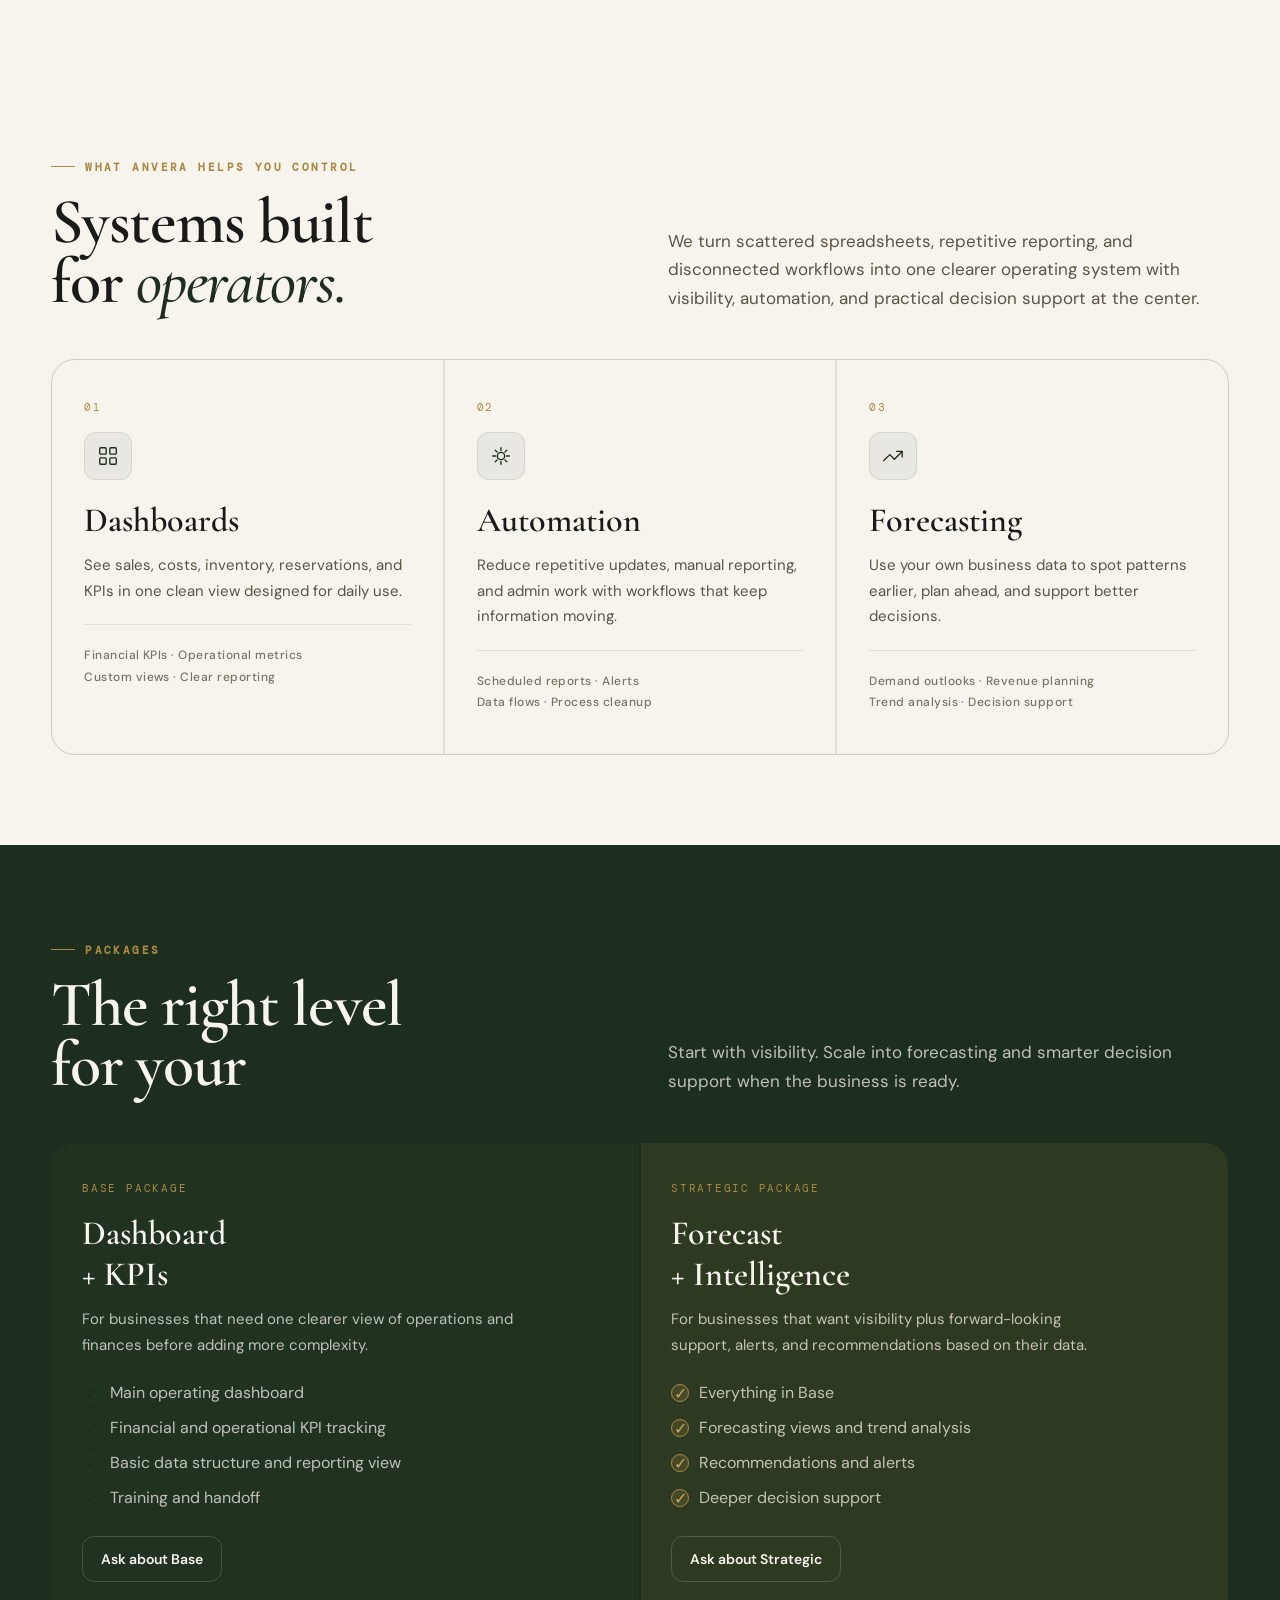
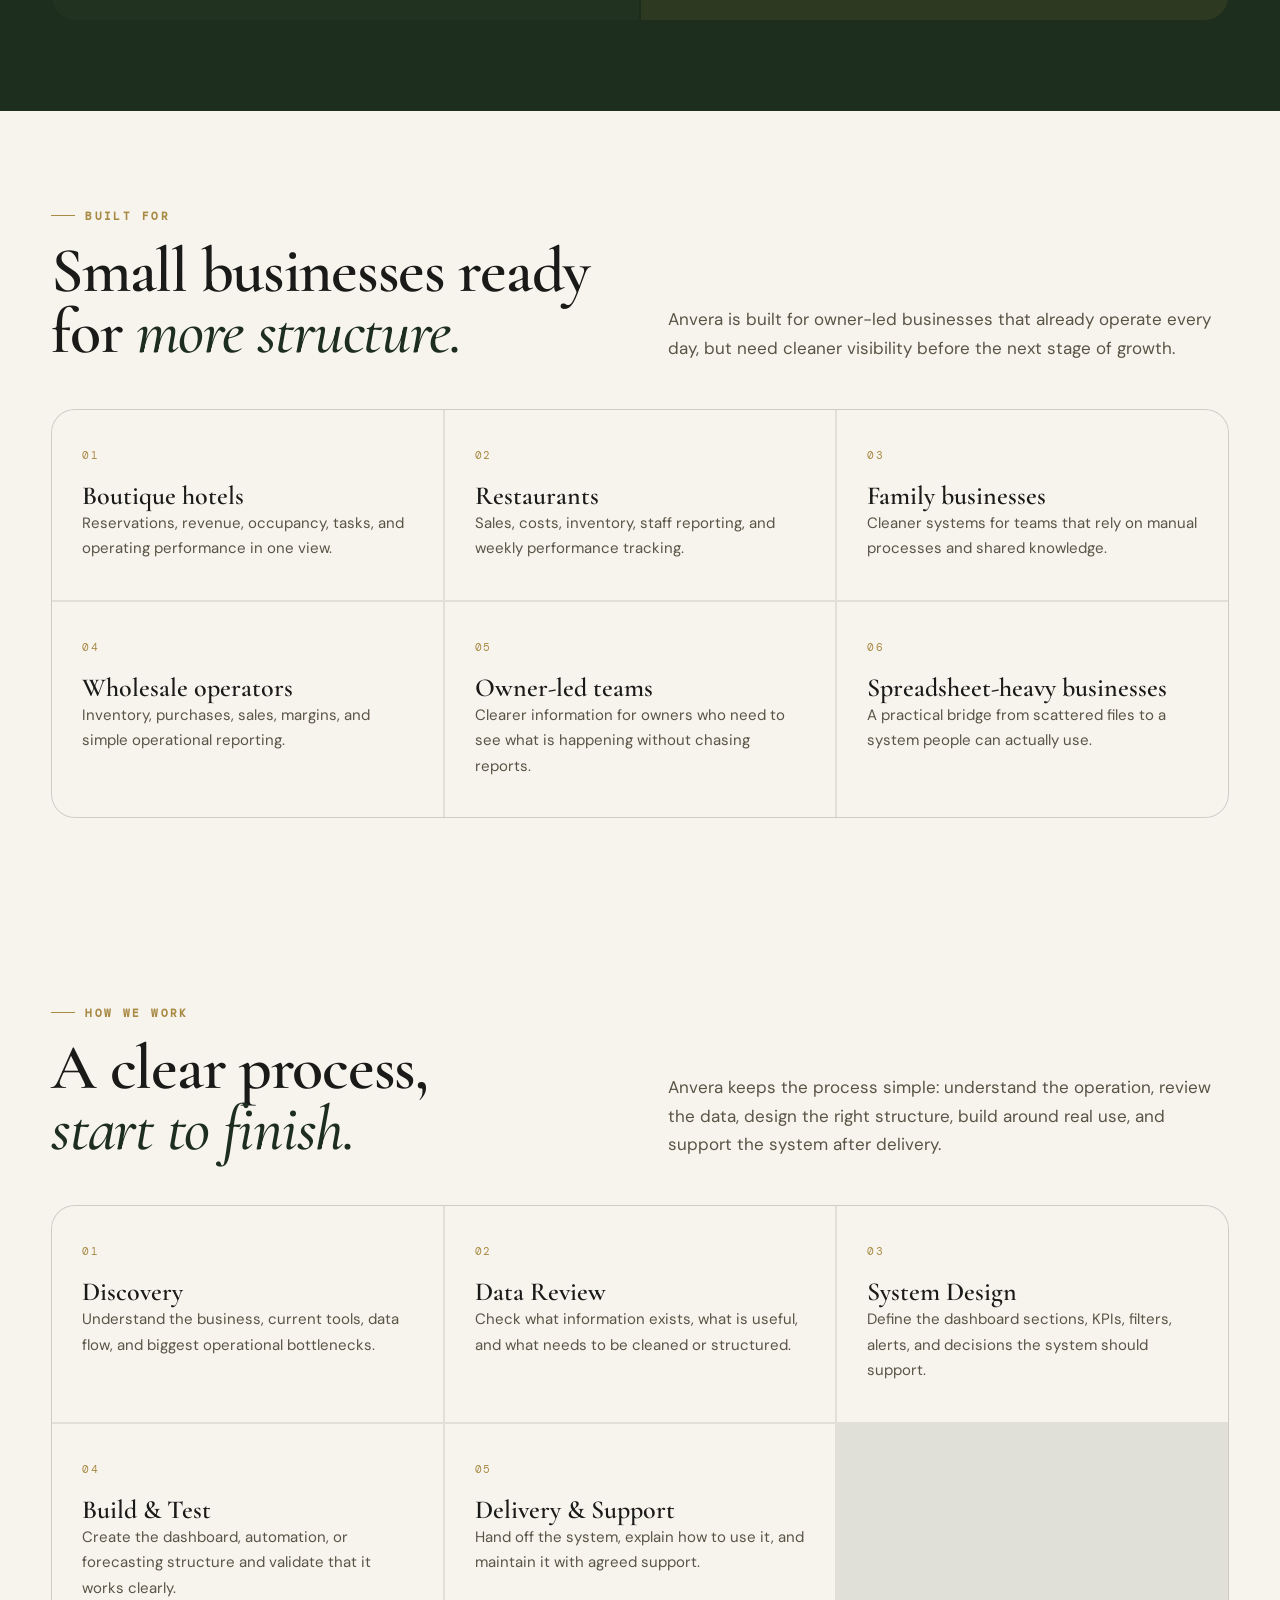
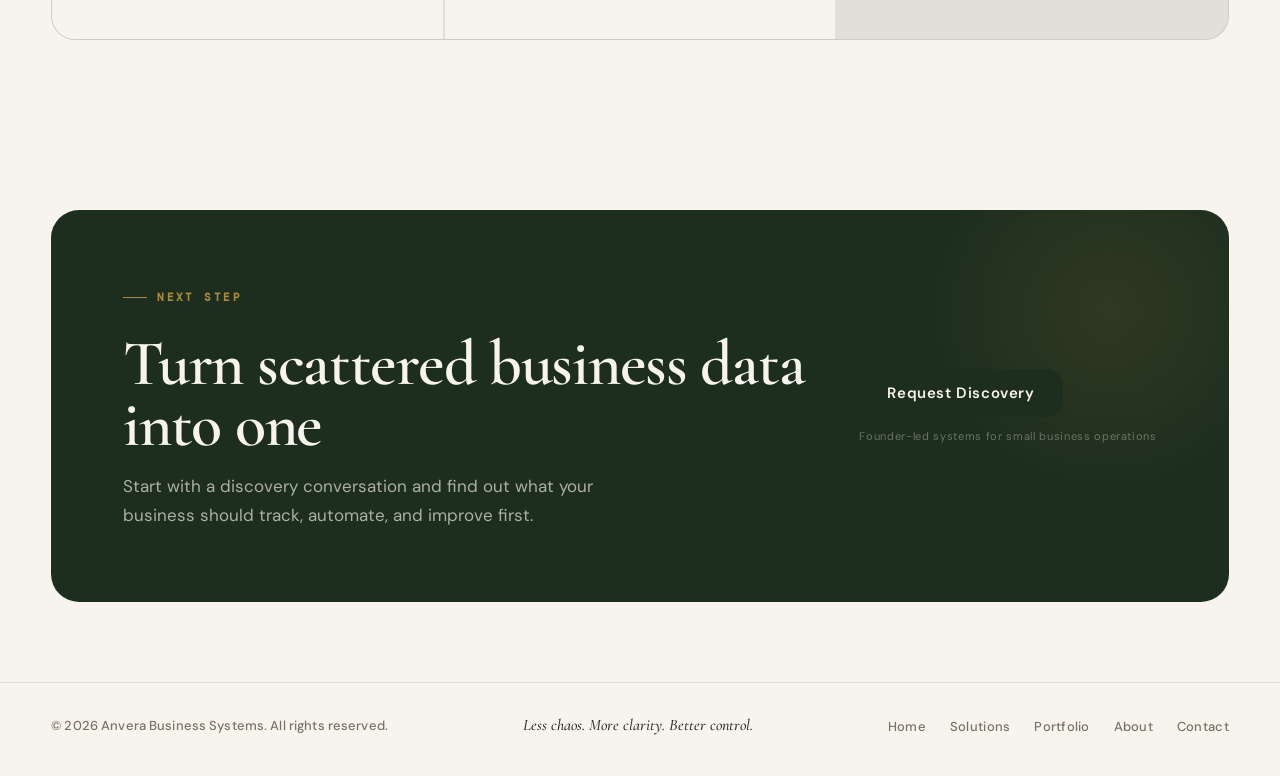
==== commit f03d1ed2: "Add five-page site navigation" ====
--- a/index.html
+++ b/index.html
@@ -68,26 +68,26 @@
         </h1>
 
         <p class="hero-desc reveal reveal-delay-2">
-          Anvera builds dashboards, automations, and forecasting tools for small businesses that need better visibility, less manual work, and a clearer way to run day to day.
+          Anvera Systems builds dashboards, automations, and forecasting tools that turn scattered spreadsheets and manual reporting into one clear operating view.
         </p>
 
         <div class="hero-actions reveal reveal-delay-3">
-          <a href="#packages" class="btn-primary">View Packages</a>
-          <a href="about.html" class="btn-secondary">About Anvera</a>
+          <a href="demo.html" class="btn-primary">See Example Dashboard</a>
+          <a href="contact.html" class="btn-secondary">Request Discovery</a>
         </div>
 
         <div class="hero-metrics reveal reveal-delay-4">
           <div>
-            <div class="metric-num">24<sup>/7</sup></div>
-            <div class="metric-label">Live KPI visibility</div>
+            <div class="metric-num">Live</div>
+            <div class="metric-label">KPI visibility</div>
           </div>
           <div>
             <div class="metric-num">1<sup>×</sup></div>
             <div class="metric-label">Central operating view</div>
           </div>
           <div>
-            <div class="metric-num">-<sup>60%</sup></div>
-            <div class="metric-label">Less reporting friction</div>
+            <div class="metric-num">Less</div>
+            <div class="metric-label">Manual reporting</div>
           </div>
         </div>
       </div>
@@ -98,14 +98,14 @@
             <span class="dash-dot red"></span>
             <span class="dash-dot yellow"></span>
             <span class="dash-dot green"></span>
-            <span class="dash-title">anvera — operations dashboard</span>
+            <span class="dash-title">anvera — sample dashboard preview</span>
           </div>
 
           <div class="dash-grid">
             <div class="dash-card large">
               <div class="dash-label">Monthly revenue</div>
               <div class="dash-value">$128,400</div>
-              <div class="dash-sub">↑ 14.2% vs last month</div>
+              <div class="dash-sub">Sample data · trend view</div>
               <div class="sparkline">
                 <svg viewBox="0 0 320 88" preserveAspectRatio="none" aria-hidden="true">
                   <defs>
@@ -121,9 +121,9 @@
             </div>
 
             <div class="dash-card side">
-              <div class="dash-label">Occupancy</div>
+              <div class="dash-label">Operating capacity</div>
               <div class="dash-value">84%</div>
-              <div class="dash-sub">↑ 3 pts this week</div>
+              <div class="dash-sub">Sample weekly view</div>
               <div class="mini-bars" aria-hidden="true">
                 <span style="height:44%"></span>
                 <span style="height:57%"></span>
@@ -156,8 +156,8 @@
             <div class="dash-card side">
               <div class="dash-label">Operational snapshot</div>
               <div class="stat-list">
-                <div class="stat-row"><span>Bookings</span><span class="stat-chip">412</span></div>
-                <div class="stat-row"><span>Forecast accuracy</span><span class="stat-chip">92%</span></div>
+                <div class="stat-row"><span>Orders / bookings</span><span class="stat-chip">412</span></div>
+                <div class="stat-row"><span>Forecast preview</span><span class="stat-chip">On</span></div>
                 <div class="stat-row"><span>Tasks automated</span><span class="stat-chip">18</span></div>
                 <div class="stat-row"><span>Inventory alerts</span><span class="stat-chip gold">5</span></div>
               </div>
@@ -176,16 +176,16 @@
       <div class="marquee-item"><span class="marquee-dot"></span>KPI tracking</div>
       <div class="marquee-item"><span class="marquee-dot"></span>Cash flow visibility</div>
       <div class="marquee-item"><span class="marquee-dot"></span>Inventory control</div>
-      <div class="marquee-item"><span class="marquee-dot"></span>Boutique hotels</div>
       <div class="marquee-item"><span class="marquee-dot"></span>Owner-led businesses</div>
+      <div class="marquee-item"><span class="marquee-dot"></span>Manual reporting cleanup</div>
       <div class="marquee-item"><span class="marquee-dot"></span>Operational dashboards</div>
       <div class="marquee-item"><span class="marquee-dot"></span>Workflow automation</div>
       <div class="marquee-item"><span class="marquee-dot"></span>Demand forecasting</div>
       <div class="marquee-item"><span class="marquee-dot"></span>KPI tracking</div>
       <div class="marquee-item"><span class="marquee-dot"></span>Cash flow visibility</div>
       <div class="marquee-item"><span class="marquee-dot"></span>Inventory control</div>
-      <div class="marquee-item"><span class="marquee-dot"></span>Boutique hotels</div>
       <div class="marquee-item"><span class="marquee-dot"></span>Owner-led businesses</div>
+      <div class="marquee-item"><span class="marquee-dot"></span>Manual reporting cleanup</div>
     </div>
   </div>
 
@@ -195,7 +195,42 @@
         <div>
           <div class="section-label reveal">
             <div class="section-label-line"></div>
-            <span>What Anvera builds</span>
+            <span>The problem</span>
+          </div>
+          <h2 class="reveal reveal-delay-1">Your business should not depend<br>on <em>scattered information.</em></h2>
+        </div>
+        <p class="section-intro reveal reveal-delay-2">
+          Many small businesses are already doing the work, but the numbers, reports, and operating details live in too many places. Anvera helps turn that scattered setup into a clearer system.
+        </p>
+      </div>
+
+      <div class="process-grid reveal">
+        <article class="process-step">
+          <div class="step-num">01</div>
+          <h4>Reports take too long</h4>
+          <p>Owners and managers wait for manual updates before they can understand what changed.</p>
+        </article>
+        <article class="process-step">
+          <div class="step-num">02</div>
+          <h4>Data lives everywhere</h4>
+          <p>Sales, costs, inventory, reservations, and tasks are split across sheets, files, and people.</p>
+        </article>
+        <article class="process-step">
+          <div class="step-num">03</div>
+          <h4>Decisions happen late</h4>
+          <p>Problems are easier to miss when the business does not have one clear operating view.</p>
+        </article>
+      </div>
+    </div>
+  </section>
+
+  <section id="services">
+    <div class="container">
+      <div class="solutions-header">
+        <div>
+          <div class="section-label reveal">
+            <div class="section-label-line"></div>
+            <span>What Anvera helps you control</span>
           </div>
           <h2 class="reveal reveal-delay-1">Systems built<br>for <em>operators.</em></h2>
         </div>
@@ -216,10 +251,10 @@
             </svg>
           </div>
           <h3>Dashboards</h3>
-          <p>Revenue, expenses, inventory, reservations, and operational KPIs in one clean, centralized view built for daily use.</p>
+          <p>See sales, costs, inventory, reservations, and KPIs in one clean view designed for daily use.</p>
           <div class="sol-detail">
             Financial KPIs · Operational metrics<br>
-            Custom views · Real-time visibility
+            Custom views · Clear reporting
           </div>
         </article>
 
@@ -233,7 +268,7 @@
             </svg>
           </div>
           <h3>Automation</h3>
-          <p>Eliminate repetitive admin work with workflows that update, organize, and report automatically while reducing friction.</p>
+          <p>Reduce repetitive updates, manual reporting, and admin work with workflows that keep information moving.</p>
           <div class="sol-detail">
             Scheduled reports · Alerts<br>
             Data flows · Process cleanup
@@ -249,10 +284,10 @@
             </svg>
           </div>
           <h3>Forecasting</h3>
-          <p>Use your own business data to plan ahead, spot patterns earlier, and support better decisions with more control.</p>
+          <p>Use your own business data to spot patterns earlier, plan ahead, and support better decisions.</p>
           <div class="sol-detail">
             Demand outlooks · Revenue planning<br>
-            Trend analysis · Smarter follow-up
+            Trend analysis · Decision support
           </div>
         </article>
       </div>
@@ -270,7 +305,7 @@
           <h2 class="reveal reveal-delay-1">The right level<br>for your <em>business.</em></h2>
         </div>
         <p class="section-intro reveal reveal-delay-2">
-          Start with visibility. Scale into intelligence. Every build is meant to be useful now and expandable later.
+          Start with visibility. Scale into forecasting and smarter decision support when the business is ready.
         </p>
       </div>
 
@@ -278,11 +313,11 @@
         <article class="package-card">
           <div class="eyebrow-mini">Base package</div>
           <h3>Dashboard<br>+ KPIs</h3>
-          <p class="package-copy">Best for businesses that want a cleaner operating view and stronger day-to-day visibility.</p>
+          <p class="package-copy">For businesses that need one clearer view of operations and finances before adding more complexity.</p>
           <ul class="pkg-features">
-            <li><span class="pkg-check">✓</span> Core operational dashboard</li>
-            <li><span class="pkg-check">✓</span> Financial KPI tracking</li>
-            <li><span class="pkg-check">✓</span> Automated reporting structure</li>
+            <li><span class="pkg-check">✓</span> Main operating dashboard</li>
+            <li><span class="pkg-check">✓</span> Financial and operational KPI tracking</li>
+            <li><span class="pkg-check">✓</span> Basic data structure and reporting view</li>
             <li><span class="pkg-check">✓</span> Training and handoff</li>
           </ul>
           <a href="mailto:anverasistems@gmail.com?subject=Inquiry%20about%20Anvera%20Base%20Package&body=Hi%20Anvera,%0A%0AI%20am%20interested%20in%20the%20Base%20Package%20(Dashboard%20%2B%20KPIs).%0A%0ABusiness%20type%3A%0ACurrent%20tools%20I%20use%3A%0AMain%20operational%20problem%20I%20want%20to%20solve%3A%0A%0AThanks." class="small-link">Ask about Base</a>
@@ -291,12 +326,12 @@
         <article class="package-card featured">
           <div class="eyebrow-mini">Strategic package</div>
           <h3>Forecast<br>+ Intelligence</h3>
-          <p class="package-copy">Best for businesses that want visibility plus forward-looking support and smarter decision tools.</p>
+          <p class="package-copy">For businesses that want visibility plus forward-looking support, alerts, and recommendations based on their data.</p>
           <ul class="pkg-features">
             <li><span class="pkg-check gold">✓</span> Everything in Base</li>
-            <li><span class="pkg-check gold">✓</span> Forecast models</li>
+            <li><span class="pkg-check gold">✓</span> Forecasting views and trend analysis</li>
             <li><span class="pkg-check gold">✓</span> Recommendations and alerts</li>
-            <li><span class="pkg-check gold">✓</span> Ongoing support</li>
+            <li><span class="pkg-check gold">✓</span> Deeper decision support</li>
           </ul>
           <a href="mailto:anverasistems@gmail.com?subject=Inquiry%20about%20Anvera%20Strategic%20Package&body=Hi%20Anvera,%0A%0AI%20am%20interested%20in%20the%20Strategic%20Package%20(Forecast%20%2B%20Intelligence).%0A%0ABusiness%20type%3A%0ACurrent%20tools%20I%20use%3A%0AMain%20operational%20problem%20I%20want%20to%20solve%3A%0A%0AThanks." class="small-link">Ask about Strategic</a>
         </article>
@@ -310,12 +345,62 @@
         <div>
           <div class="section-label reveal">
             <div class="section-label-line"></div>
+            <span>Built for</span>
+          </div>
+          <h2 class="reveal reveal-delay-1">Small businesses ready<br>for <em>more structure.</em></h2>
+        </div>
+        <p class="section-intro reveal reveal-delay-2">
+          Anvera is built for owner-led businesses that already operate every day, but need cleaner visibility before the next stage of growth.
+        </p>
+      </div>
+
+      <div class="process-grid reveal">
+        <article class="process-step">
+          <div class="step-num">01</div>
+          <h4>Boutique hotels</h4>
+          <p>Reservations, revenue, occupancy, tasks, and operating performance in one view.</p>
+        </article>
+        <article class="process-step">
+          <div class="step-num">02</div>
+          <h4>Restaurants</h4>
+          <p>Sales, costs, inventory, staff reporting, and weekly performance tracking.</p>
+        </article>
+        <article class="process-step">
+          <div class="step-num">03</div>
+          <h4>Family businesses</h4>
+          <p>Cleaner systems for teams that rely on manual processes and shared knowledge.</p>
+        </article>
+        <article class="process-step">
+          <div class="step-num">04</div>
+          <h4>Wholesale operators</h4>
+          <p>Inventory, purchases, sales, margins, and simple operational reporting.</p>
+        </article>
+        <article class="process-step">
+          <div class="step-num">05</div>
+          <h4>Owner-led teams</h4>
+          <p>Clearer information for owners who need to see what is happening without chasing reports.</p>
+        </article>
+        <article class="process-step">
+          <div class="step-num">06</div>
+          <h4>Spreadsheet-heavy businesses</h4>
+          <p>A practical bridge from scattered files to a system people can actually use.</p>
+        </article>
+      </div>
+    </div>
+  </section>
+
+  <section>
+    <div class="container">
+      <div class="section-head">
+        <div>
+          <div class="section-label reveal">
+            <div class="section-label-line"></div>
             <span>How we work</span>
           </div>
           <h2 class="reveal reveal-delay-1">A clear process,<br><em>start to finish.</em></h2>
         </div>
         <p class="section-intro reveal reveal-delay-2">
-          Anvera keeps the process simple: understand the operation, design the right structure, build around real use, and leave the business with something it can actually run.
+          Anvera keeps the process simple: understand the operation, review the data, design the right structure, build around real use, and support the system after delivery.
         </p>
       </div>
 
@@ -327,13 +412,23 @@
         </article>
         <article class="process-step">
           <div class="step-num">02</div>
-          <h4>Build</h4>
-          <p>Create the dashboard, automation, or forecasting structure around what matters most.</p>
+          <h4>Data Review</h4>
+          <p>Check what information exists, what is useful, and what needs to be cleaned or structured.</p>
         </article>
         <article class="process-step">
           <div class="step-num">03</div>
-          <h4>Delivery</h4>
-          <p>Hand off a system that is clear, usable, and ready for real day-to-day decision-making.</p>
+          <h4>System Design</h4>
+          <p>Define the dashboard sections, KPIs, filters, alerts, and decisions the system should support.</p>
+        </article>
+        <article class="process-step">
+          <div class="step-num">04</div>
+          <h4>Build & Test</h4>
+          <p>Create the dashboard, automation, or forecasting structure and validate that it works clearly.</p>
+        </article>
+        <article class="process-step">
+          <div class="step-num">05</div>
+          <h4>Delivery & Support</h4>
+          <p>Hand off the system, explain how to use it, and maintain it with agreed support.</p>
         </article>
       </div>
     </div>
@@ -347,12 +442,12 @@
             <div class="section-label-line"></div>
             <span>Next step</span>
           </div>
-          <h2>Build a clearer system<br>for your <em>business.</em></h2>
-          <p>Start with a conversation and leave with a clearer idea of what your business should track, automate, and improve.</p>
+          <h2>Turn scattered business data<br>into one <em>clear system.</em></h2>
+          <p>Start with a discovery conversation and find out what your business should track, automate, and improve first.</p>
         </div>
         <div class="cta-action">
-          <a href="contact.html" class="btn-cta">Contact Anvera</a>
-          <span class="cta-note">Founder-led and phone friendly</span>
+          <a href="contact.html" class="btn-cta">Request Discovery</a>
+          <span class="cta-note">Founder-led systems for small business operations</span>
         </div>
       </div>
     </div>
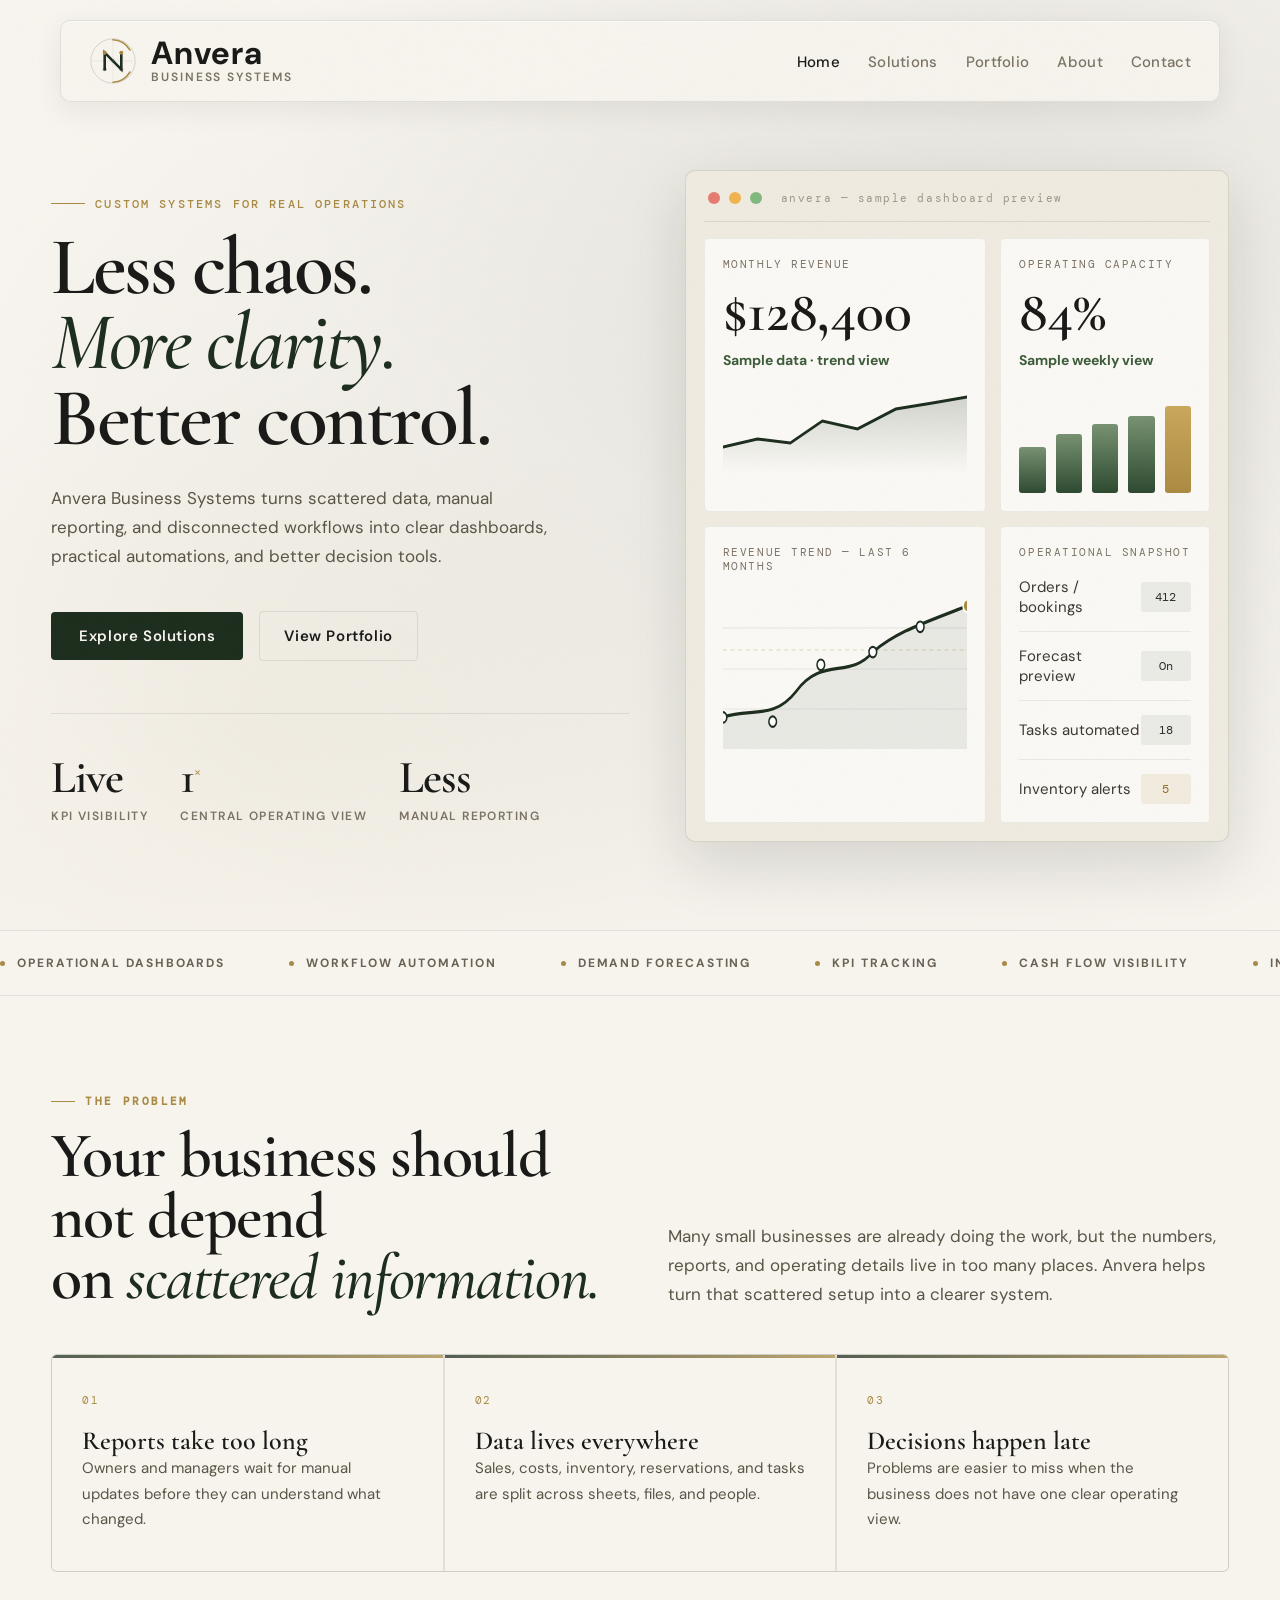
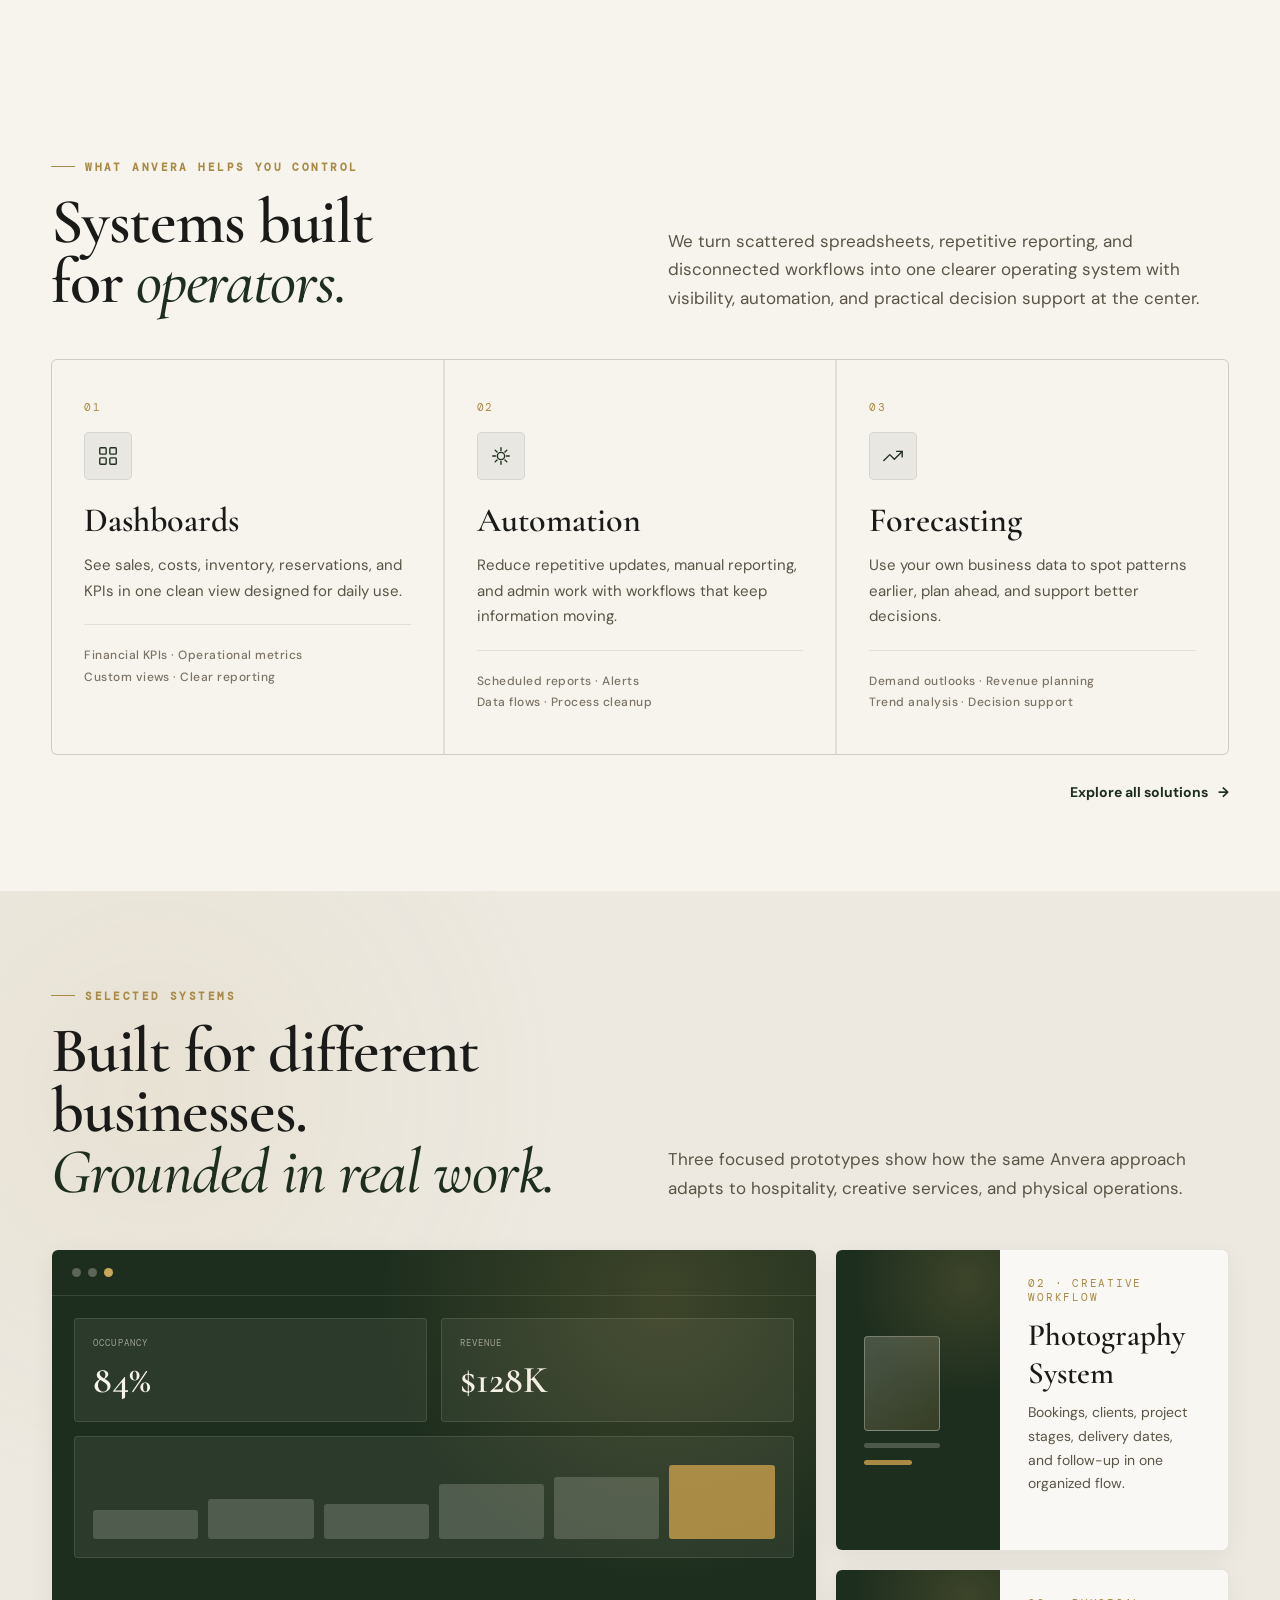
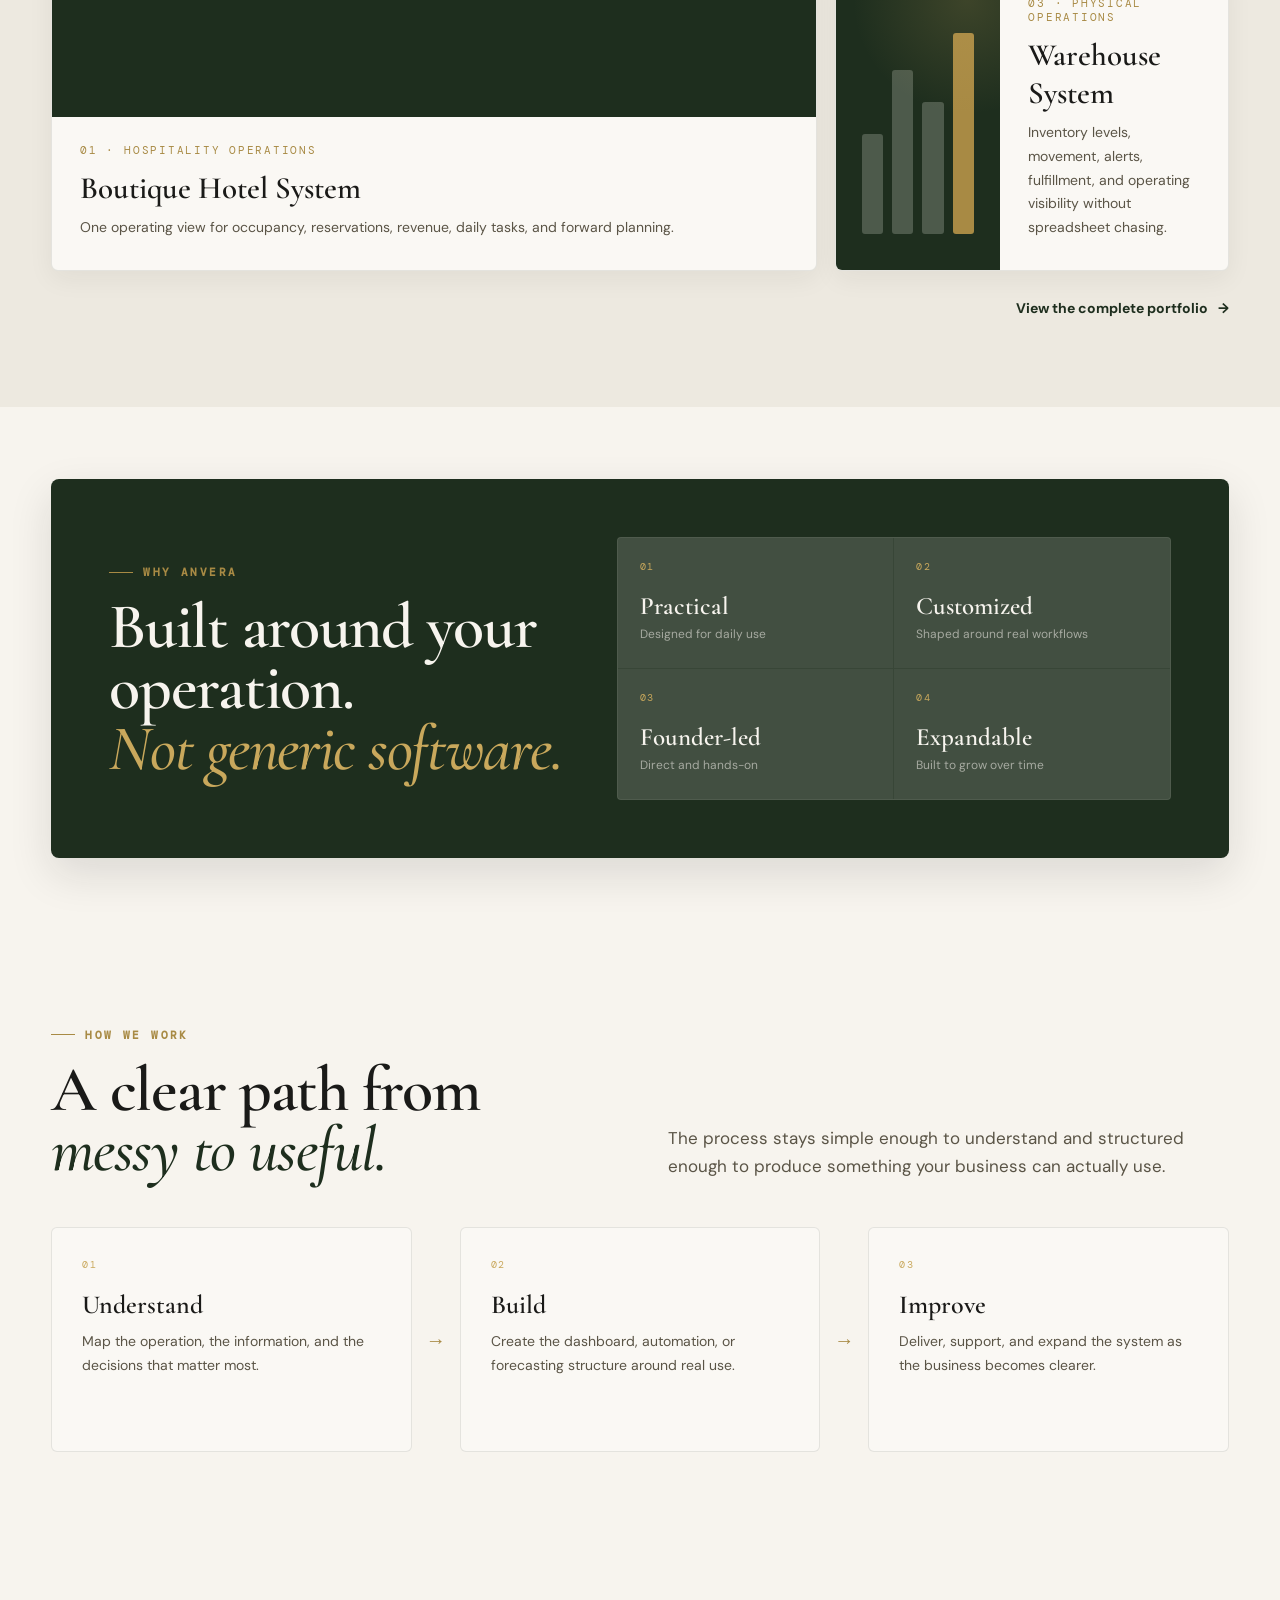
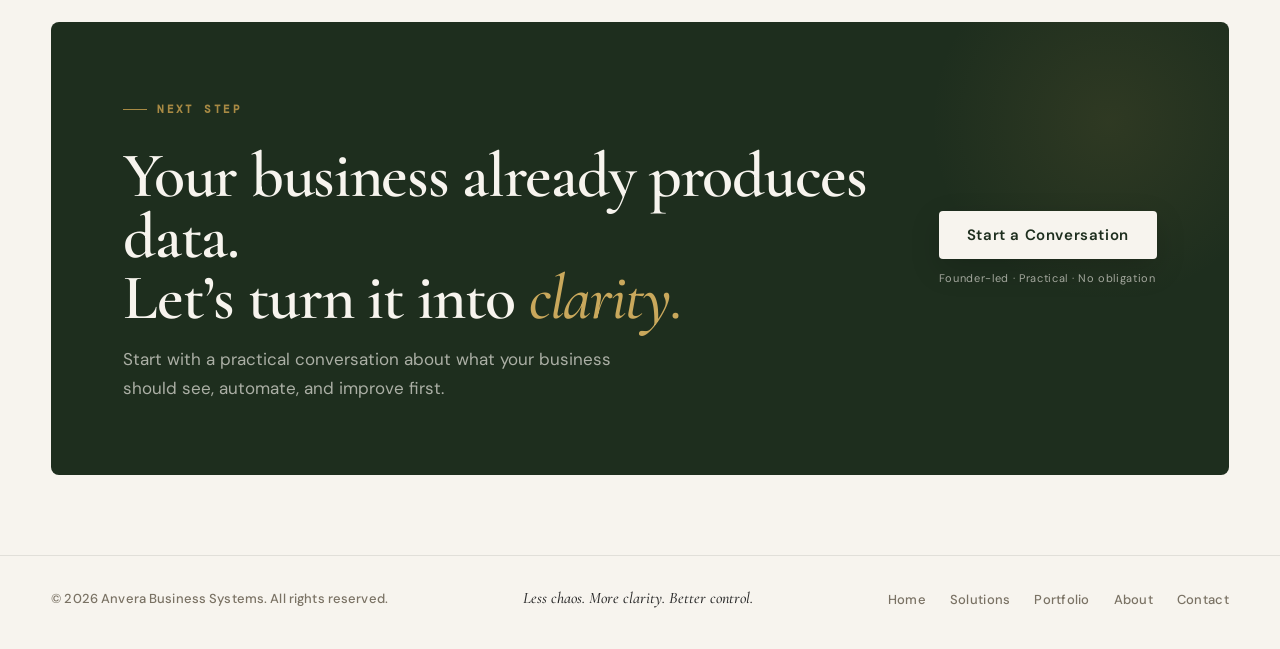
==== commit 94df04f3: "Refine Home page presentation" ====
--- a/index.html
+++ b/index.html
@@ -11,7 +11,7 @@
   <link href="https://fonts.googleapis.com/css2?family=Cormorant+Garamond:ital,wght@0,400;0,500;0,600;1,400;1,500;1,600&amp;family=DM+Sans:wght@400;500;600;700&amp;family=DM+Mono:wght@400;500&amp;display=swap" rel="stylesheet">
   <link rel="stylesheet" href="style.css">
 </head>
-<body>
+<body class="home-page">
 <a class="skip-link" href="#main-content">Skip to main content</a>
 <header>
   <div class="nav-inner">
@@ -68,12 +68,12 @@
         </h1>
 
         <p class="hero-desc reveal reveal-delay-2">
-          Anvera Systems builds dashboards, automations, and forecasting tools that turn scattered spreadsheets and manual reporting into one clear operating view.
+          Anvera Business Systems turns scattered data, manual reporting, and disconnected workflows into clear dashboards, practical automations, and better decision tools.
         </p>
 
         <div class="hero-actions reveal reveal-delay-3">
-          <a href="demo.html" class="btn-primary">See Example Dashboard</a>
-          <a href="contact.html" class="btn-secondary">Request Discovery</a>
+          <a href="solutions.html" class="btn-primary">Explore Solutions</a>
+          <a href="portfolio.html" class="btn-secondary">View Portfolio</a>
         </div>
 
         <div class="hero-metrics reveal reveal-delay-4">
@@ -204,7 +204,7 @@
         </p>
       </div>
 
-      <div class="process-grid reveal">
+      <div class="process-grid home-problem-grid reveal">
         <article class="process-step">
           <div class="step-num">01</div>
           <h4>Reports take too long</h4>
@@ -291,145 +291,116 @@
           </div>
         </article>
       </div>
-    </div>
-  </section>
-
-  <section class="dark-section" id="packages">
+      <div class="home-section-link reveal">
+        <a href="solutions.html">Explore all solutions <span aria-hidden="true">→</span></a>
+      </div>
+    </div>
+  </section>
+
+  <section class="home-portfolio-section">
     <div class="container">
       <div class="section-head">
         <div>
           <div class="section-label reveal">
             <div class="section-label-line"></div>
-            <span>Packages</span>
-          </div>
-          <h2 class="reveal reveal-delay-1">The right level<br>for your <em>business.</em></h2>
+            <span>Selected systems</span>
+          </div>
+          <h2 class="reveal reveal-delay-1">Built for different businesses.<br><em>Grounded in real work.</em></h2>
         </div>
         <p class="section-intro reveal reveal-delay-2">
-          Start with visibility. Scale into forecasting and smarter decision support when the business is ready.
+          Three focused prototypes show how the same Anvera approach adapts to hospitality, creative services, and physical operations.
         </p>
       </div>
 
-      <div class="packages-layout reveal">
-        <article class="package-card">
-          <div class="eyebrow-mini">Base package</div>
-          <h3>Dashboard<br>+ KPIs</h3>
-          <p class="package-copy">For businesses that need one clearer view of operations and finances before adding more complexity.</p>
-          <ul class="pkg-features">
-            <li><span class="pkg-check">✓</span> Main operating dashboard</li>
-            <li><span class="pkg-check">✓</span> Financial and operational KPI tracking</li>
-            <li><span class="pkg-check">✓</span> Basic data structure and reporting view</li>
-            <li><span class="pkg-check">✓</span> Training and handoff</li>
-          </ul>
-          <a href="mailto:anverasistems@gmail.com?subject=Inquiry%20about%20Anvera%20Base%20Package&body=Hi%20Anvera,%0A%0AI%20am%20interested%20in%20the%20Base%20Package%20(Dashboard%20%2B%20KPIs).%0A%0ABusiness%20type%3A%0ACurrent%20tools%20I%20use%3A%0AMain%20operational%20problem%20I%20want%20to%20solve%3A%0A%0AThanks." class="small-link">Ask about Base</a>
-        </article>
-
-        <article class="package-card featured">
-          <div class="eyebrow-mini">Strategic package</div>
-          <h3>Forecast<br>+ Intelligence</h3>
-          <p class="package-copy">For businesses that want visibility plus forward-looking support, alerts, and recommendations based on their data.</p>
-          <ul class="pkg-features">
-            <li><span class="pkg-check gold">✓</span> Everything in Base</li>
-            <li><span class="pkg-check gold">✓</span> Forecasting views and trend analysis</li>
-            <li><span class="pkg-check gold">✓</span> Recommendations and alerts</li>
-            <li><span class="pkg-check gold">✓</span> Deeper decision support</li>
-          </ul>
-          <a href="mailto:anverasistems@gmail.com?subject=Inquiry%20about%20Anvera%20Strategic%20Package&body=Hi%20Anvera,%0A%0AI%20am%20interested%20in%20the%20Strategic%20Package%20(Forecast%20%2B%20Intelligence).%0A%0ABusiness%20type%3A%0ACurrent%20tools%20I%20use%3A%0AMain%20operational%20problem%20I%20want%20to%20solve%3A%0A%0AThanks." class="small-link">Ask about Strategic</a>
-        </article>
-      </div>
-    </div>
-  </section>
-
-  <section>
+      <div class="portfolio-showcase reveal">
+        <article class="project-card project-card-featured">
+          <div class="project-visual hotel-visual" aria-hidden="true">
+            <div class="project-window-bar"><span></span><span></span><span></span></div>
+            <div class="hotel-kpi-grid">
+              <div><small>Occupancy</small><strong>84%</strong></div>
+              <div><small>Revenue</small><strong>$128K</strong></div>
+              <div class="hotel-chart"><i></i><i></i><i></i><i></i><i></i><i></i></div>
+            </div>
+          </div>
+          <div class="project-copy">
+            <div class="eyebrow-mini">01 · Hospitality operations</div>
+            <h3>Boutique Hotel System</h3>
+            <p>One operating view for occupancy, reservations, revenue, daily tasks, and forward planning.</p>
+          </div>
+        </article>
+
+        <article class="project-card project-card-compact">
+          <div class="project-mini-visual photography-visual" aria-hidden="true">
+            <span class="photo-frame"></span>
+            <span class="photo-line"></span>
+            <span class="photo-line short"></span>
+          </div>
+          <div class="project-copy">
+            <div class="eyebrow-mini">02 · Creative workflow</div>
+            <h3>Photography System</h3>
+            <p>Bookings, clients, project stages, delivery dates, and follow-up in one organized flow.</p>
+          </div>
+        </article>
+
+        <article class="project-card project-card-compact">
+          <div class="project-mini-visual warehouse-visual" aria-hidden="true">
+            <span style="height:44%"></span><span style="height:72%"></span><span style="height:58%"></span><span style="height:88%"></span>
+          </div>
+          <div class="project-copy">
+            <div class="eyebrow-mini">03 · Physical operations</div>
+            <h3>Warehouse System</h3>
+            <p>Inventory levels, movement, alerts, fulfillment, and operating visibility without spreadsheet chasing.</p>
+          </div>
+        </article>
+      </div>
+
+      <div class="home-section-link reveal">
+        <a href="portfolio.html">View the complete portfolio <span aria-hidden="true">→</span></a>
+      </div>
+    </div>
+  </section>
+
+  <section class="home-trust-section">
+    <div class="container">
+      <div class="trust-panel reveal">
+        <div class="trust-heading">
+          <div class="section-label">
+            <div class="section-label-line"></div>
+            <span>Why Anvera</span>
+          </div>
+          <h2>Built around your operation.<br><em>Not generic software.</em></h2>
+        </div>
+        <div class="trust-points">
+          <div><span>01</span><strong>Practical</strong><small>Designed for daily use</small></div>
+          <div><span>02</span><strong>Customized</strong><small>Shaped around real workflows</small></div>
+          <div><span>03</span><strong>Founder-led</strong><small>Direct and hands-on</small></div>
+          <div><span>04</span><strong>Expandable</strong><small>Built to grow over time</small></div>
+        </div>
+      </div>
+    </div>
+  </section>
+
+  <section class="home-process-section">
     <div class="container">
       <div class="section-head">
         <div>
           <div class="section-label reveal">
             <div class="section-label-line"></div>
-            <span>Built for</span>
-          </div>
-          <h2 class="reveal reveal-delay-1">Small businesses ready<br>for <em>more structure.</em></h2>
+            <span>How we work</span>
+          </div>
+          <h2 class="reveal reveal-delay-1">A clear path from<br><em>messy to useful.</em></h2>
         </div>
         <p class="section-intro reveal reveal-delay-2">
-          Anvera is built for owner-led businesses that already operate every day, but need cleaner visibility before the next stage of growth.
+          The process stays simple enough to understand and structured enough to produce something your business can actually use.
         </p>
       </div>
 
-      <div class="process-grid reveal">
-        <article class="process-step">
-          <div class="step-num">01</div>
-          <h4>Boutique hotels</h4>
-          <p>Reservations, revenue, occupancy, tasks, and operating performance in one view.</p>
-        </article>
-        <article class="process-step">
-          <div class="step-num">02</div>
-          <h4>Restaurants</h4>
-          <p>Sales, costs, inventory, staff reporting, and weekly performance tracking.</p>
-        </article>
-        <article class="process-step">
-          <div class="step-num">03</div>
-          <h4>Family businesses</h4>
-          <p>Cleaner systems for teams that rely on manual processes and shared knowledge.</p>
-        </article>
-        <article class="process-step">
-          <div class="step-num">04</div>
-          <h4>Wholesale operators</h4>
-          <p>Inventory, purchases, sales, margins, and simple operational reporting.</p>
-        </article>
-        <article class="process-step">
-          <div class="step-num">05</div>
-          <h4>Owner-led teams</h4>
-          <p>Clearer information for owners who need to see what is happening without chasing reports.</p>
-        </article>
-        <article class="process-step">
-          <div class="step-num">06</div>
-          <h4>Spreadsheet-heavy businesses</h4>
-          <p>A practical bridge from scattered files to a system people can actually use.</p>
-        </article>
-      </div>
-    </div>
-  </section>
-
-  <section>
-    <div class="container">
-      <div class="section-head">
-        <div>
-          <div class="section-label reveal">
-            <div class="section-label-line"></div>
-            <span>How we work</span>
-          </div>
-          <h2 class="reveal reveal-delay-1">A clear process,<br><em>start to finish.</em></h2>
-        </div>
-        <p class="section-intro reveal reveal-delay-2">
-          Anvera keeps the process simple: understand the operation, review the data, design the right structure, build around real use, and support the system after delivery.
-        </p>
-      </div>
-
-      <div class="process-grid reveal">
-        <article class="process-step">
-          <div class="step-num">01</div>
-          <h4>Discovery</h4>
-          <p>Understand the business, current tools, data flow, and biggest operational bottlenecks.</p>
-        </article>
-        <article class="process-step">
-          <div class="step-num">02</div>
-          <h4>Data Review</h4>
-          <p>Check what information exists, what is useful, and what needs to be cleaned or structured.</p>
-        </article>
-        <article class="process-step">
-          <div class="step-num">03</div>
-          <h4>System Design</h4>
-          <p>Define the dashboard sections, KPIs, filters, alerts, and decisions the system should support.</p>
-        </article>
-        <article class="process-step">
-          <div class="step-num">04</div>
-          <h4>Build & Test</h4>
-          <p>Create the dashboard, automation, or forecasting structure and validate that it works clearly.</p>
-        </article>
-        <article class="process-step">
-          <div class="step-num">05</div>
-          <h4>Delivery & Support</h4>
-          <p>Hand off the system, explain how to use it, and maintain it with agreed support.</p>
-        </article>
+      <div class="home-process-grid reveal">
+        <article><span>01</span><h4>Understand</h4><p>Map the operation, the information, and the decisions that matter most.</p></article>
+        <div class="process-arrow" aria-hidden="true">→</div>
+        <article><span>02</span><h4>Build</h4><p>Create the dashboard, automation, or forecasting structure around real use.</p></article>
+        <div class="process-arrow" aria-hidden="true">→</div>
+        <article><span>03</span><h4>Improve</h4><p>Deliver, support, and expand the system as the business becomes clearer.</p></article>
       </div>
     </div>
   </section>
@@ -442,12 +413,12 @@
             <div class="section-label-line"></div>
             <span>Next step</span>
           </div>
-          <h2>Turn scattered business data<br>into one <em>clear system.</em></h2>
-          <p>Start with a discovery conversation and find out what your business should track, automate, and improve first.</p>
+          <h2>Your business already produces data.<br>Let’s turn it into <em>clarity.</em></h2>
+          <p>Start with a practical conversation about what your business should see, automate, and improve first.</p>
         </div>
         <div class="cta-action">
-          <a href="contact.html" class="btn-cta">Request Discovery</a>
-          <span class="cta-note">Founder-led systems for small business operations</span>
+          <a href="contact.html" class="btn-cta">Start a Conversation</a>
+          <span class="cta-note">Founder-led · Practical · No obligation</span>
         </div>
       </div>
     </div>
--- a/style.css
+++ b/style.css
@@ -1973,3 +1973,537 @@
     transform: none;
   }
 }
+
+/* Home page presentation */
+.home-page .nav-inner {
+  border-radius: 10px;
+  box-shadow: 0 8px 28px rgba(26,26,24,0.07), inset 0 1px 0 rgba(255,255,255,0.6);
+}
+
+.home-page .nav-toggle,
+.home-page .nav-menu {
+  border-radius: 6px;
+}
+
+.home-page .btn-primary,
+.home-page .btn-secondary,
+.home-page .btn-cta {
+  border-radius: 4px;
+}
+
+.home-page .dashboard-shell {
+  border-radius: 10px;
+  box-shadow: 0 22px 60px rgba(26,26,24,0.13);
+}
+
+.home-page .dash-card {
+  border-radius: 5px;
+}
+
+.home-page .stat-chip,
+.home-page .mini-bars span,
+.home-page .hotel-chart i,
+.home-page .warehouse-visual span {
+  border-radius: 3px;
+}
+
+.home-page .solutions-grid-premium,
+.home-page .process-grid {
+  border-radius: 6px;
+}
+
+.home-page .sol-icon {
+  border-radius: 5px;
+}
+
+.home-page .project-card {
+  border-radius: 7px;
+  box-shadow: 0 8px 26px rgba(26,26,24,0.06);
+}
+
+.home-page .hotel-kpi-grid > div,
+.home-page .photo-frame {
+  border-radius: 4px;
+}
+
+.home-page .trust-panel {
+  border-radius: 8px;
+  box-shadow: 0 16px 44px rgba(26,26,24,0.12);
+}
+
+.home-page .trust-points {
+  border-radius: 4px;
+}
+
+.home-page .home-process-grid article {
+  border-radius: 6px;
+  box-shadow: none;
+}
+
+.home-page .cta-inner {
+  border-radius: 8px;
+}
+
+.home-section-link {
+  display: flex;
+  justify-content: flex-end;
+  margin-top: 28px;
+}
+
+.home-section-link a {
+  display: inline-flex;
+  align-items: center;
+  gap: 10px;
+  color: var(--forest);
+  font-size: 14px;
+  font-weight: 700;
+  text-decoration: none;
+}
+
+.home-section-link a span {
+  transition: transform 0.2s ease;
+}
+
+.home-section-link a:hover span {
+  transform: translateX(4px);
+}
+
+.home-problem-grid .process-step {
+  position: relative;
+  overflow: hidden;
+}
+
+.home-problem-grid .process-step::before {
+  content: '';
+  position: absolute;
+  top: 0;
+  left: 0;
+  right: 0;
+  height: 3px;
+  background: linear-gradient(90deg, var(--forest), var(--gold));
+  opacity: 0.75;
+}
+
+.home-portfolio-section {
+  background:
+    radial-gradient(circle at 12% 18%, rgba(168,138,68,0.08), transparent 28%),
+    var(--cream-2);
+}
+
+.portfolio-showcase {
+  display: grid;
+  grid-template-columns: minmax(0, 1.32fr) minmax(300px, 0.68fr);
+  grid-template-rows: repeat(2, minmax(0, 1fr));
+  gap: 18px;
+}
+
+.project-card {
+  min-width: 0;
+  overflow: hidden;
+  border: 1px solid var(--border);
+  border-radius: 24px;
+  background: #faf8f4;
+  box-shadow: var(--shadow-soft);
+}
+
+.project-card-featured {
+  grid-row: 1 / 3;
+  display: grid;
+  grid-template-rows: minmax(310px, 1fr) auto;
+}
+
+.project-card-compact {
+  display: grid;
+  grid-template-columns: minmax(130px, 0.42fr) minmax(0, 0.58fr);
+  align-items: stretch;
+}
+
+.project-visual,
+.project-mini-visual {
+  position: relative;
+  overflow: hidden;
+  background: var(--forest);
+}
+
+.project-visual::after,
+.project-mini-visual::after {
+  content: '';
+  position: absolute;
+  inset: 0;
+  background: radial-gradient(circle at 80% 10%, rgba(201,168,92,0.18), transparent 38%);
+  pointer-events: none;
+}
+
+.project-window-bar {
+  display: flex;
+  gap: 7px;
+  height: 46px;
+  padding: 18px 20px;
+  border-bottom: 1px solid rgba(247,244,238,0.12);
+}
+
+.project-window-bar span {
+  width: 9px;
+  height: 9px;
+  border-radius: 50%;
+  background: rgba(247,244,238,0.28);
+}
+
+.project-window-bar span:last-child {
+  background: var(--gold-light);
+}
+
+.hotel-kpi-grid {
+  display: grid;
+  grid-template-columns: repeat(2, minmax(0, 1fr));
+  gap: 14px;
+  padding: 22px;
+}
+
+.hotel-kpi-grid > div {
+  min-height: 104px;
+  padding: 18px;
+  border: 1px solid rgba(247,244,238,0.12);
+  border-radius: 16px;
+  background: rgba(247,244,238,0.06);
+}
+
+.hotel-kpi-grid small {
+  display: block;
+  margin-bottom: 8px;
+  color: rgba(247,244,238,0.55);
+  font-family: 'DM Mono', monospace;
+  font-size: 9px;
+  letter-spacing: 0.12em;
+  text-transform: uppercase;
+}
+
+.hotel-kpi-grid strong {
+  color: var(--cream);
+  font-family: 'Cormorant Garamond', serif;
+  font-size: 38px;
+  font-weight: 600;
+}
+
+.hotel-kpi-grid .hotel-chart {
+  grid-column: 1 / -1;
+  display: flex;
+  align-items: flex-end;
+  gap: 10px;
+  min-height: 122px;
+}
+
+.hotel-chart i {
+  flex: 1;
+  height: 34%;
+  border-radius: 8px 8px 3px 3px;
+  background: rgba(247,244,238,0.18);
+}
+
+.hotel-chart i:nth-child(2) { height: 48%; }
+.hotel-chart i:nth-child(3) { height: 42%; }
+.hotel-chart i:nth-child(4) { height: 66%; }
+.hotel-chart i:nth-child(5) { height: 74%; }
+.hotel-chart i:nth-child(6) { height: 88%; background: var(--gold); }
+
+.project-copy {
+  padding: 26px 28px 30px;
+}
+
+.project-copy .eyebrow-mini {
+  margin-bottom: 12px;
+}
+
+.project-copy h3 {
+  margin-bottom: 9px;
+  font-size: 31px;
+}
+
+.project-copy p {
+  color: #5a5446;
+  font-size: 14px;
+}
+
+.project-mini-visual {
+  min-height: 220px;
+}
+
+.photography-visual {
+  display: flex;
+  flex-direction: column;
+  justify-content: center;
+  gap: 12px;
+  padding: 28px;
+}
+
+.photo-frame {
+  width: 76px;
+  aspect-ratio: 4 / 5;
+  border: 1px solid rgba(247,244,238,0.32);
+  border-radius: 10px;
+  background: linear-gradient(145deg, rgba(247,244,238,0.2), rgba(168,138,68,0.18));
+}
+
+.photo-line {
+  width: 76px;
+  height: 5px;
+  border-radius: 999px;
+  background: rgba(247,244,238,0.22);
+}
+
+.photo-line.short {
+  width: 48px;
+  background: var(--gold);
+}
+
+.warehouse-visual {
+  display: flex;
+  align-items: flex-end;
+  gap: 9px;
+  min-height: 220px;
+  padding: 36px 26px;
+}
+
+.warehouse-visual span {
+  flex: 1;
+  border-radius: 8px 8px 3px 3px;
+  background: rgba(247,244,238,0.22);
+}
+
+.warehouse-visual span:last-child {
+  background: var(--gold);
+}
+
+.home-trust-section {
+  padding-top: 72px;
+  padding-bottom: 72px;
+}
+
+.trust-panel {
+  display: grid;
+  grid-template-columns: minmax(0, 0.9fr) minmax(0, 1.1fr);
+  gap: 54px;
+  align-items: center;
+  padding: 58px;
+  border-radius: 28px;
+  background: var(--forest);
+  color: var(--cream);
+  box-shadow: var(--shadow-med);
+}
+
+.trust-heading h2 {
+  color: var(--cream);
+}
+
+.trust-heading h2 em {
+  color: var(--gold-light);
+}
+
+.trust-points {
+  display: grid;
+  grid-template-columns: repeat(2, minmax(0, 1fr));
+  gap: 1px;
+  overflow: hidden;
+  border: 1px solid rgba(247,244,238,0.12);
+  border-radius: 18px;
+  background: rgba(247,244,238,0.12);
+}
+
+.trust-points > div {
+  min-height: 130px;
+  padding: 22px;
+  background: rgba(247,244,238,0.05);
+}
+
+.trust-points span,
+.home-process-grid article > span {
+  display: block;
+  margin-bottom: 18px;
+  color: var(--gold-light);
+  font-family: 'DM Mono', monospace;
+  font-size: 10px;
+  letter-spacing: 0.14em;
+}
+
+.trust-points strong,
+.trust-points small {
+  display: block;
+}
+
+.trust-points strong {
+  margin-bottom: 5px;
+  color: var(--cream);
+  font-family: 'Cormorant Garamond', serif;
+  font-size: 25px;
+  font-weight: 600;
+}
+
+.trust-points small {
+  color: rgba(247,244,238,0.55);
+  font-size: 12px;
+}
+
+.home-process-grid {
+  display: grid;
+  grid-template-columns: minmax(0, 1fr) auto minmax(0, 1fr) auto minmax(0, 1fr);
+  gap: 18px;
+  align-items: center;
+}
+
+.home-process-grid article {
+  min-height: 225px;
+  padding: 30px;
+  border: 1px solid var(--border);
+  border-radius: 20px;
+  background: #faf8f4;
+  box-shadow: var(--shadow-soft);
+}
+
+.home-process-grid h4 {
+  margin-bottom: 10px;
+}
+
+.home-process-grid p {
+  color: #5a5446;
+  font-size: 14px;
+}
+
+.process-arrow {
+  color: var(--gold);
+  font-family: 'DM Mono', monospace;
+  font-size: 20px;
+}
+
+.cta-text h2 em {
+  color: var(--gold-light);
+}
+
+.cta-inner .btn-cta {
+  background: var(--cream);
+  color: var(--forest);
+  box-shadow: 0 10px 30px rgba(0,0,0,0.16);
+}
+
+.cta-inner .btn-cta:hover {
+  background: var(--gold-light);
+  color: var(--forest);
+}
+
+.cta-inner .cta-note {
+  color: rgba(247,244,238,0.62);
+}
+
+@media (max-width: 900px) {
+  .portfolio-showcase {
+    grid-template-columns: 1fr;
+    grid-template-rows: auto;
+  }
+
+  .project-card-featured {
+    grid-row: auto;
+  }
+
+  .project-card-compact {
+    grid-template-columns: minmax(180px, 0.4fr) minmax(0, 0.6fr);
+  }
+
+  .trust-panel {
+    grid-template-columns: 1fr;
+    padding: 44px 36px;
+  }
+
+  .home-process-grid {
+    grid-template-columns: 1fr;
+  }
+
+  .home-process-grid article {
+    min-height: 0;
+  }
+
+  .process-arrow {
+    transform: rotate(90deg);
+    justify-self: center;
+  }
+}
+
+@media (max-width: 680px) {
+  .home-section-link {
+    justify-content: flex-start;
+    margin-top: 22px;
+  }
+
+  .home-problem-grid,
+  .solutions-grid-premium,
+  .portfolio-showcase,
+  .home-process-grid {
+    display: flex;
+    gap: 12px;
+    overflow-x: auto;
+    padding: 0 0 10px;
+    border: 0;
+    border-radius: 0;
+    background: transparent;
+    scroll-snap-type: x mandatory;
+    scrollbar-width: none;
+  }
+
+  .home-problem-grid::-webkit-scrollbar,
+  .solutions-grid-premium::-webkit-scrollbar,
+  .portfolio-showcase::-webkit-scrollbar,
+  .home-process-grid::-webkit-scrollbar {
+    display: none;
+  }
+
+  .home-problem-grid > article,
+  .solutions-grid-premium > article,
+  .portfolio-showcase > article,
+  .home-process-grid > article {
+    flex: 0 0 min(84vw, 330px);
+    scroll-snap-align: start;
+  }
+
+  .home-problem-grid .process-step,
+  .solutions-grid-premium .solution-card-premium {
+    border: 1px solid var(--border);
+    border-radius: 18px;
+  }
+
+  .project-card-featured,
+  .project-card-compact {
+    display: grid;
+    grid-template-columns: 1fr;
+    grid-template-rows: 230px auto;
+  }
+
+  .project-mini-visual {
+    min-height: 180px;
+  }
+
+  .project-copy {
+    padding: 22px 20px 24px;
+  }
+
+  .trust-panel {
+    gap: 34px;
+    padding: 34px 22px;
+    border-radius: 22px;
+  }
+
+  .trust-points {
+    grid-template-columns: repeat(2, minmax(0, 1fr));
+  }
+
+  .trust-points > div {
+    min-height: 0;
+    padding: 18px 14px;
+  }
+
+  .home-process-grid article {
+    min-height: 230px;
+    padding: 24px 20px;
+  }
+
+  .home-process-grid .process-arrow {
+    display: none;
+  }
+}
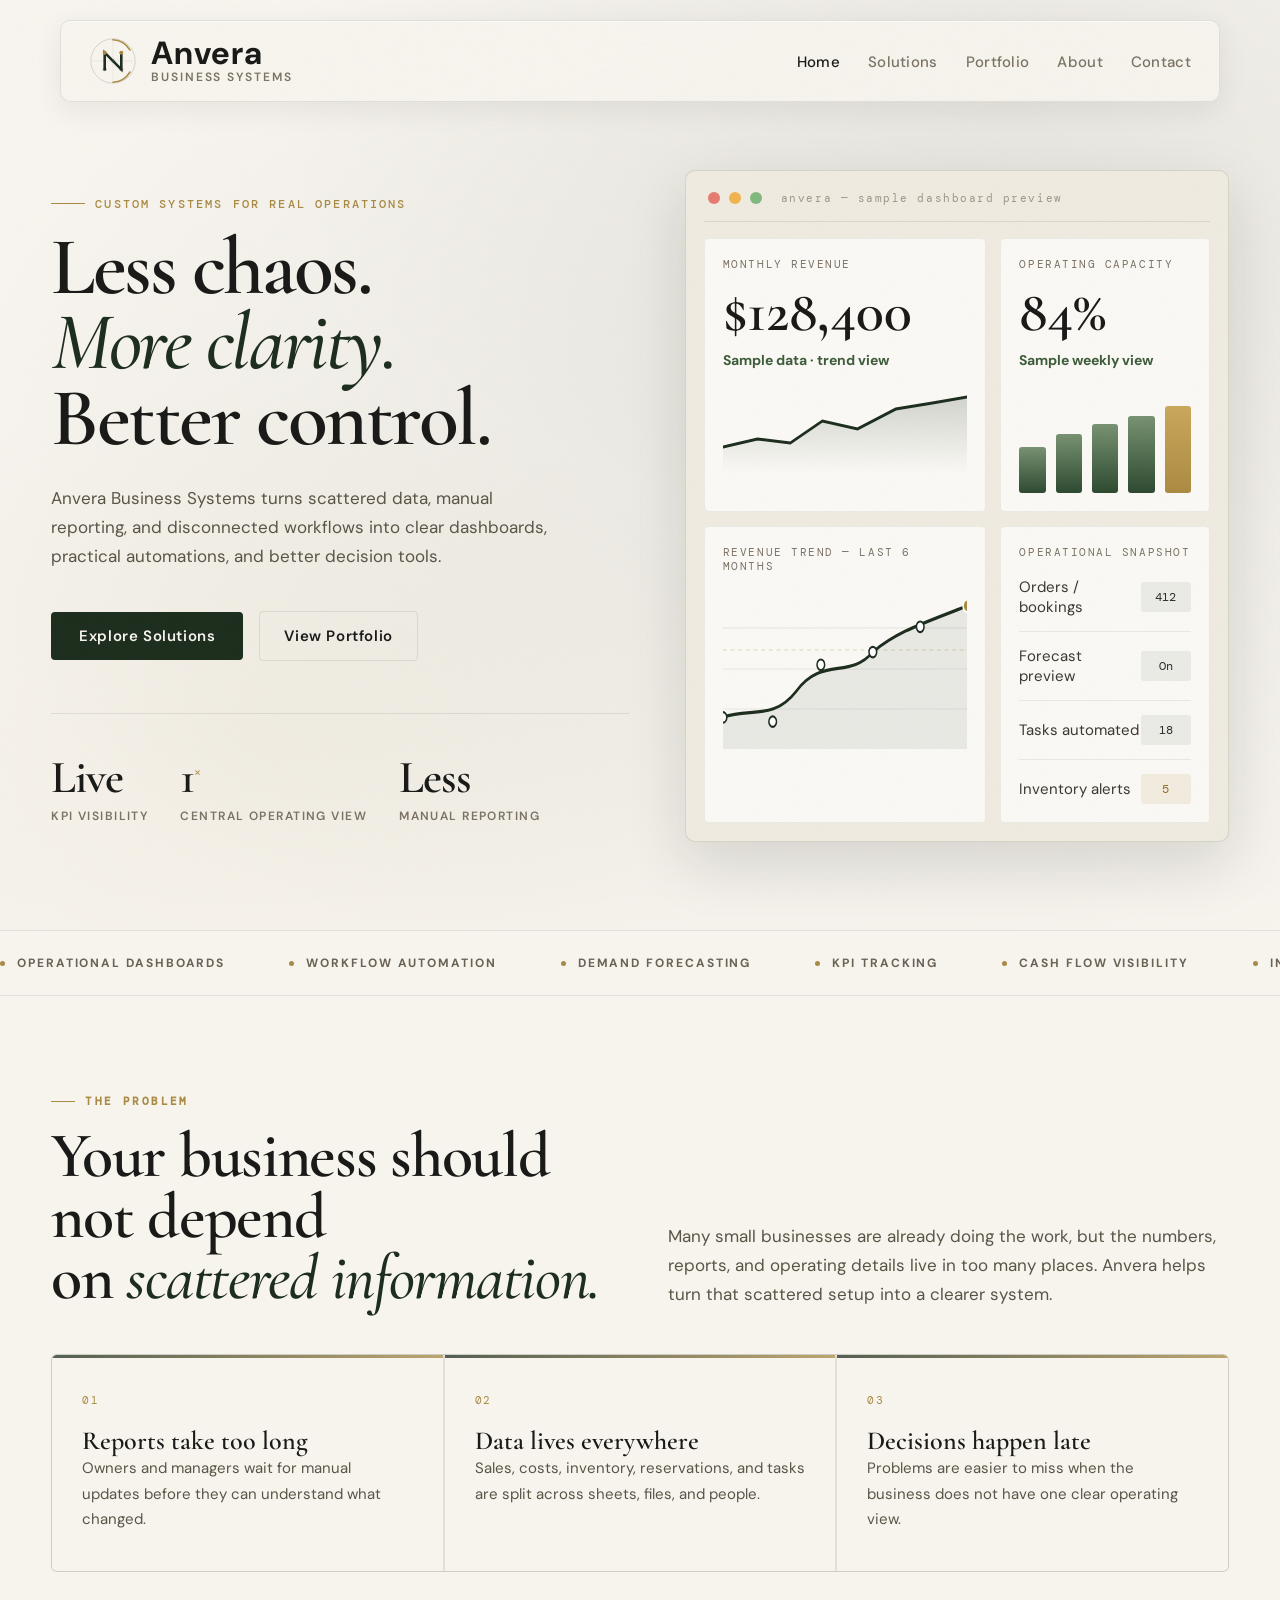
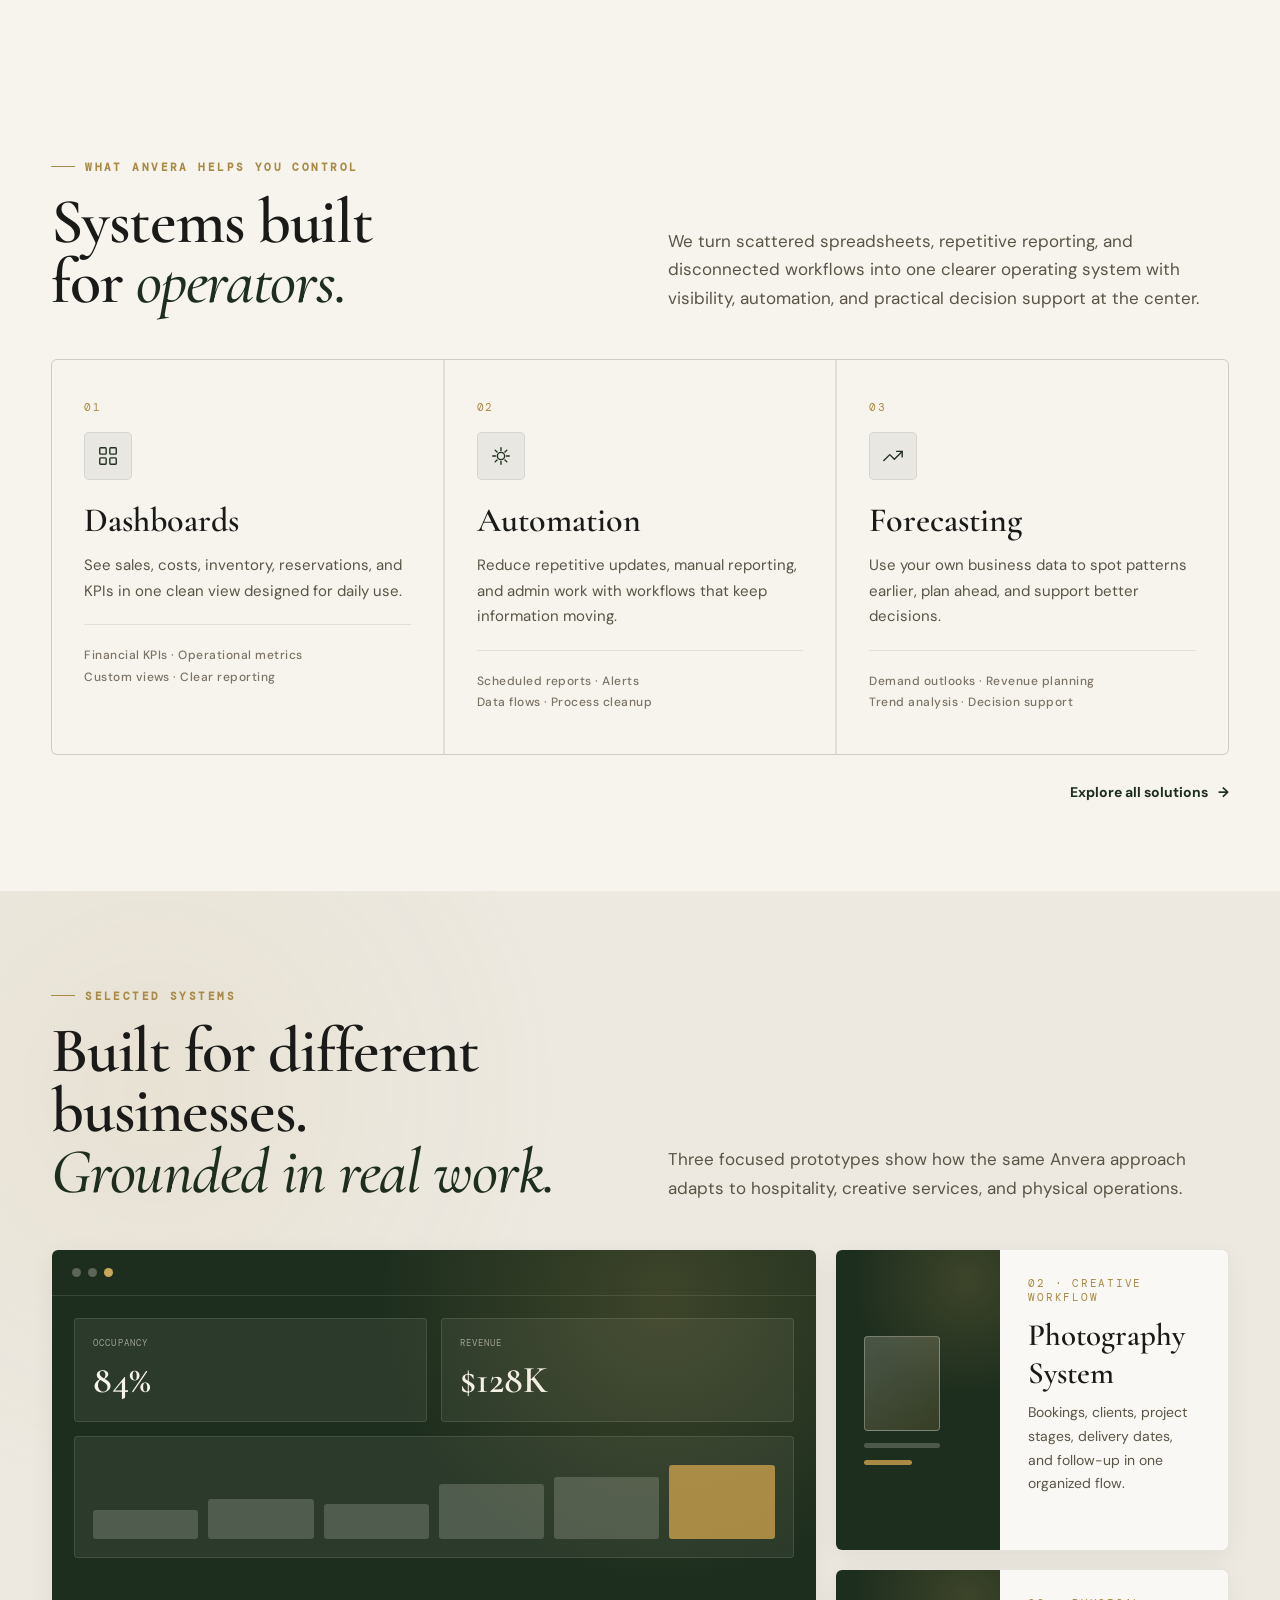
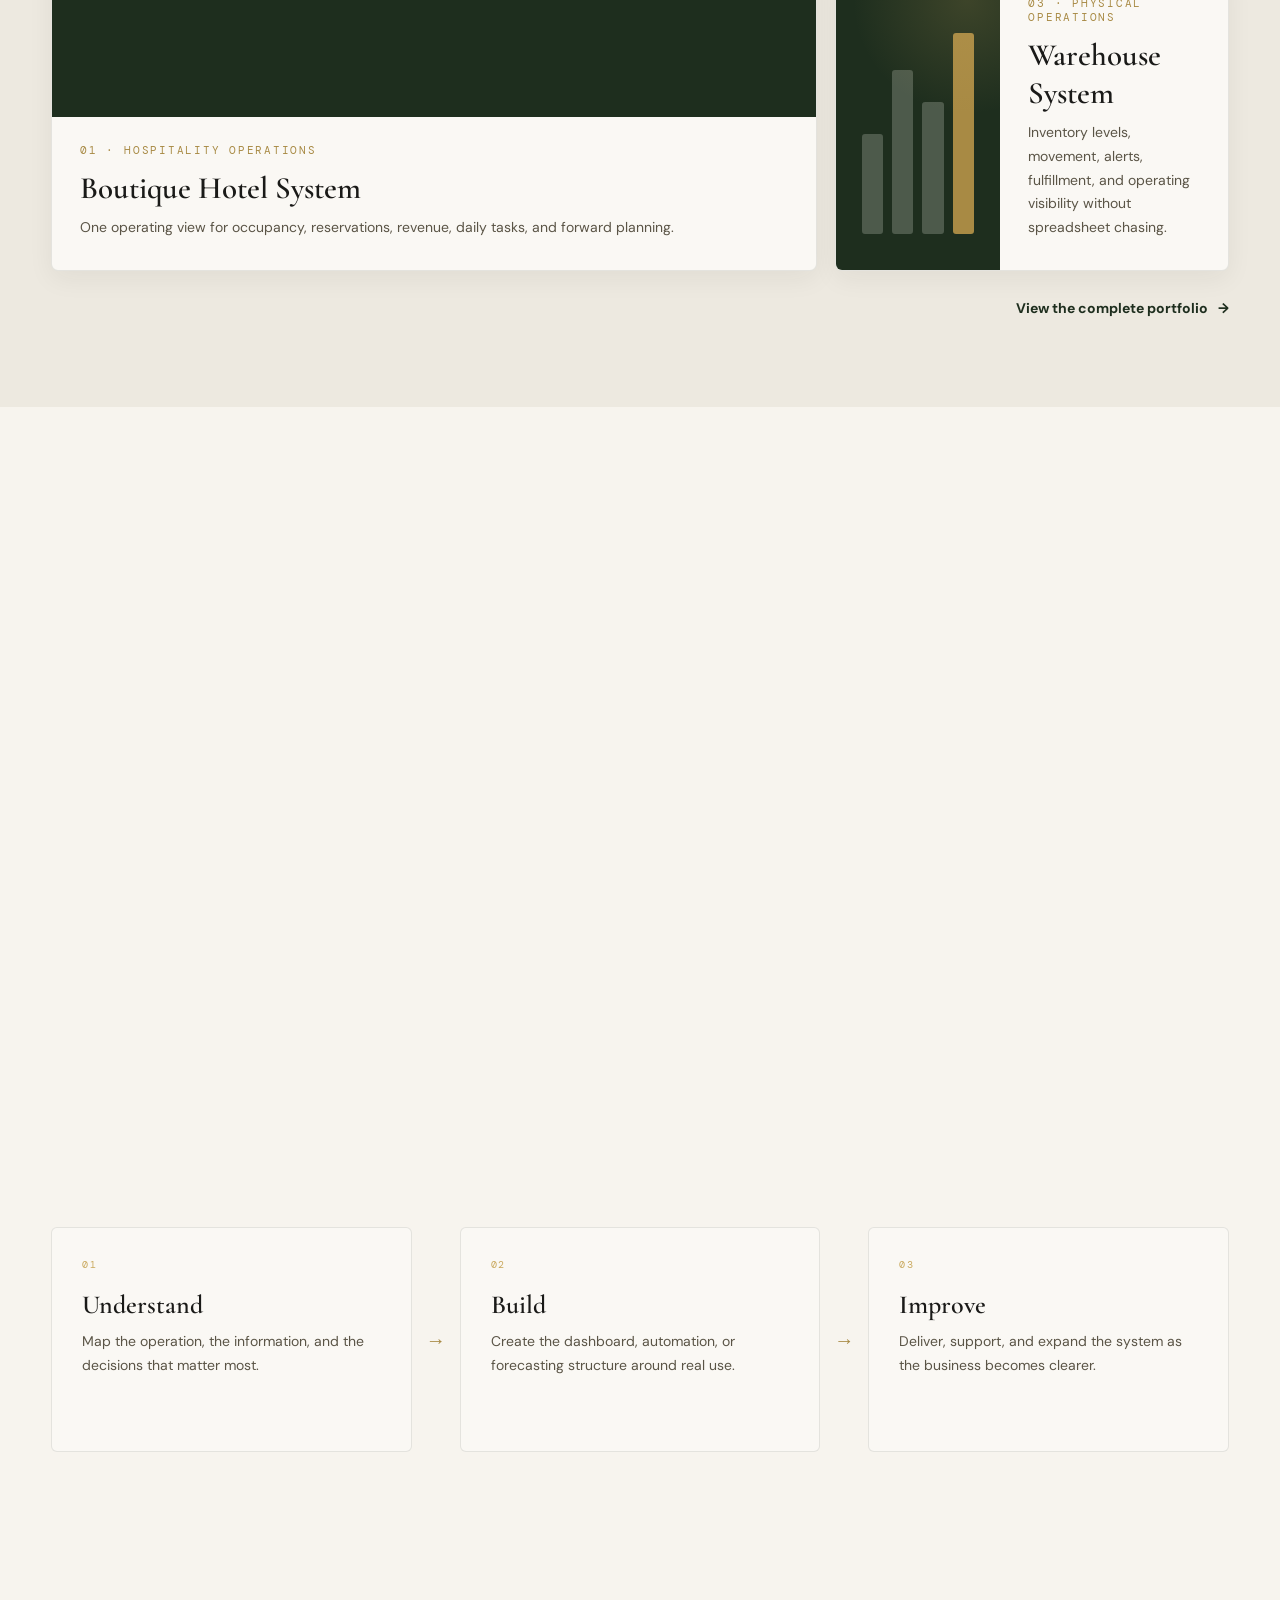
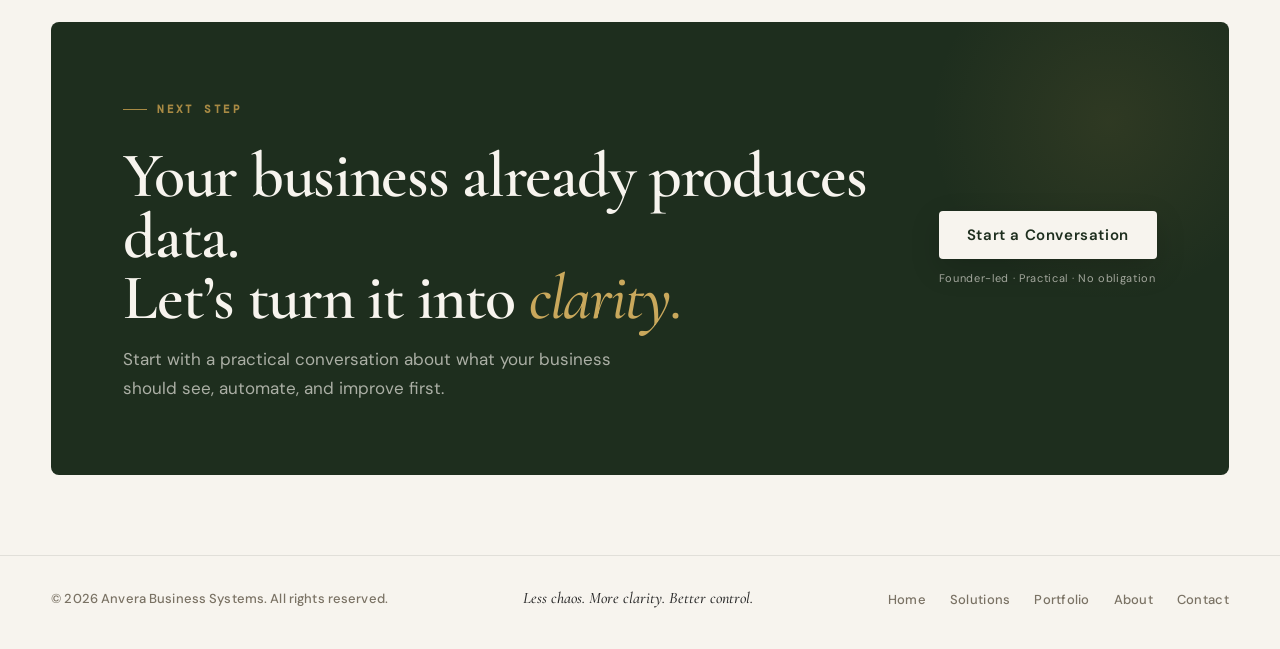
==== commit 0cdfc601: "Fix deployed styles and remove legacy CSS" ====
--- a/index.html
+++ b/index.html
@@ -9,7 +9,7 @@
   <link rel="preconnect" href="https://fonts.googleapis.com">
   <link rel="preconnect" href="https://fonts.gstatic.com" crossorigin>
   <link href="https://fonts.googleapis.com/css2?family=Cormorant+Garamond:ital,wght@0,400;0,500;0,600;1,400;1,500;1,600&amp;family=DM+Sans:wght@400;500;600;700&amp;family=DM+Mono:wght@400;500&amp;display=swap" rel="stylesheet">
-  <link rel="stylesheet" href="style.css">
+  <link rel="stylesheet" href="style.css?v=94df04f-fix1">
 </head>
 <body class="home-page">
 <a class="skip-link" href="#main-content">Skip to main content</a>
--- a/style.css
+++ b/style.css
@@ -188,27 +188,6 @@
   color: var(--ink);
 }
 
-.nav-cta {
-  display: inline-flex;
-  align-items: center;
-  justify-content: center;
-  gap: 8px;
-  padding: 14px 24px;
-  background: var(--forest);
-  color: var(--cream);
-  border-radius: 16px;
-  font-size: 15px;
-  font-weight: 600;
-  letter-spacing: 0.06em;
-  text-decoration: none;
-  transition: background 0.2s, transform 0.15s;
-}
-
-.nav-cta:hover {
-  background: var(--forest-light);
-  transform: translateY(-1px);
-}
-
 main {
   min-height: 100vh;
 }
@@ -247,8 +226,7 @@
 
 .hero-grid,
 .founder-grid,
-.contact-grid,
-.two-col {
+.contact-grid {
   display: grid;
   gap: 56px;
   align-items
@@ -266,8 +244,7 @@
   align-items: start;
 }
 
-.contact-grid,
-.two-col {
+.contact-grid {
   grid-template-columns: 1fr 1fr;
   align-items: start;
 }
@@ -365,11 +342,7 @@
 .section-intro,
 .founder-copy p,
 .contact-card p,
-.about-mini p,
-.bio-card p,
-.solution-card p,
 .process-step p,
-.package-card p,
 .story-card p,
 .value-card li,
 .solution-card-premium p {
@@ -397,7 +370,6 @@
 .btn-primary,
 .btn-secondary,
 .btn-cta,
-.small-link,
 .linkedin-btn {
   display: inline-flex;
   align-items: center;
@@ -442,19 +414,6 @@
   background: rgba(30,46,30,0.04);
   border-color: rgba(30,46,30,0.2);
   transform: translateY(-1px);
-}
-
-.small-link {
-  padding: 13px 18px;
-  border: 1px solid var(--border);
-  border-radius: 12px;
-  color: var(--ink);
-  font-size: 14px;
-  font-weight: 600;
-}
-
-.small-link:hover {
-  background: rgba(30,46,30,0.04);
 }
 
 .hero-metrics {
@@ -690,8 +649,6 @@
   margin-bottom: 46px;
 }
 
-.solutions-grid,
-.packages-layout,
 .process-grid {
   display: grid;
   gap: 2px;
@@ -701,38 +658,15 @@
   overflow: hidden;
 }
 
-.solutions-grid { grid-template-columns: repeat(3, 1fr); }
-.packages-layout { grid-template-columns: 1fr 1fr; }
 .process-grid { grid-template-columns: repeat(3, 1fr); }
 
-.solution-card,
-.package-card,
 .process-step {
   background: var(--cream);
   padding: 38px 30px;
 }
 
-.solution-card h3,
-.package-card h3 {
-  margin-bottom: 12px;
-}
-
-.solution-card p,
-.process-step p,
-.package-card p {
+.process-step p {
   font-size: 15px;
-}
-
-.solution-visual {
-  margin-top: 28px;
-  padding: 22px;
-  border-top: 1px solid var(--border);
-  background: rgba(30,46,30,0.03);
-  border-radius: 18px;
-  min-height: 120px;
-  display: flex;
-  align-items: center;
-  justify-content: center;
 }
 
 /* premium home solutions section */
@@ -793,155 +727,7 @@
   line-height: 1.8;
 }
 
-.chart-visual,
-.flow-visual,
-.bars-visual {
-  width: 100%;
-  height: 58px;
-}
-
-.chart-visual {
-  display: flex;
-  align-items: flex-end;
-  gap: 14px;
-}
-
-.chart-visual span {
-  flex: 1;
-  border-radius: 10px 10px 4px 4px;
-  background: linear-gradient(180deg, #40623c, #16341a);
-}
-
-.chart-visual span:nth-child(1) { height: 28px; }
-.chart-visual span:nth-child(2) { height: 36px; }
-.chart-visual span:nth-child(3) { height: 46px; }
-.chart-visual span:nth-child(4) {
-  height: 56px;
-  background: linear-gradient(180deg, #c9a85c, #ab8a42);
-}
-
-.flow-visual {
-  display: flex;
-  align-items: center;
-  justify-content: space-between;
-  position: relative;
-}
-
-.flow-visual::before {
-  content: "";
-  position: absolute;
-  left: 10%;
-  right: 10%;
-  top: 50%;
-  height: 2px;
-  background: rgba(30,46,30,0.18);
-  transform: translateY(-50%);
-}
-
-.flow-visual span {
-  width: 56px;
-  height: 36px;
-  border-radius: 14px;
-  position: relative;
-  z-index: 1;
-}
-
-.flow-visual span:nth-child(1) { background: #16341a; }
-.flow-visual span:nth-child(2) { background: #40623c; }
-.flow-visual span:nth-child(3) { background: #ab8a42; }
-
-.bars-visual {
-  display: flex;
-  align-items: flex-end;
-  gap: 16px;
-}
-
-.bars-visual span {
-  flex: 1;
-  border-radius: 12px 12px 4px 4px;
-}
-
-.bars-visual span:nth-child(1) { height: 38px; background: #16341a; }
-.bars-visual span:nth-child(2) { height: 56px; background: #55774a; }
-.bars-visual span:nth-child(3) { height: 74px; background: #16341a; }
-.bars-visual span:nth-child(4) { height: 84px; background: #ab8a42; }
-
-.package-copy {
-  margin-top: 4px;
-  margin-bottom: 22px;
-  max-width: 440px;
-}
-
-.dark-section {
-  background: var(--forest);
-  color: var(--cream);
-}
-
-.dark-section h2,
-.dark-section h3 {
-  color: var(--cream);
-}
-
-.dark-section .section-intro,
-.dark-section .package-card p,
-.dark-section li {
-  color: rgba(247,244,238,0.74);
-}
-
-.dark-section .package-card {
-  background: rgba(44,63,44,0.3);
-}
-
-.dark-section .package-card.featured {
-  background: rgba(168,138,68,0.12);
-}
-
-.pkg-features {
-  list-style: none;
-  display: grid;
-  gap: 14px;
-  margin: 24px 0 28px;
-}
-
-.pkg-features li {
-  display: flex;
-  gap: 10px;
-  align-items: flex-start;
-}
-
-.pkg-check {
-  width: 18px;
-  height: 18px;
-  border-radius: 50%;
-  background: rgba(44,63,44,0.15);
-  border: 1px solid rgba(44,63,44,0.3);
-  display: inline-flex;
-  align-items: center;
-  justify-content: center;
-  flex-shrink: 0;
-  margin-top: 2px;
-  color: var(--forest);
-}
-
-.pkg-check.gold {
-  background: rgba(168,138,68,0.2);
-  border-color: var(--gold);
-  color: var(--gold-light);
-}
-
-.dark-section .small-link {
-  border-color: rgba(255,255,255,0.16);
-  color: var(--cream);
-}
-
-.dark-section .small-link:hover {
-  background: rgba(255,255,255,0.06);
-}
-
-.placeholder-card,
-.bio-card,
 .contact-card,
-.about-mini,
 .story-card,
 .value-card {
   background: #faf8f4;
@@ -951,17 +737,13 @@
   padding: 32px;
 }
 
-.placeholder-card h3,
 .contact-card h3,
-.bio-card h3,
 .story-card h3,
 .value-card h3 {
   margin-bottom: 10px;
 }
 
-.placeholder-card p,
-.contact-card p,
-.bio-card p {
+.contact-card p {
   margin-bottom: 16px;
 }
 
@@ -1220,24 +1002,16 @@
     gap: 14px;
   }
 
-  .nav-links a,
-  .nav-menu .nav-cta {
+  .nav-links a {
     width: 100%;
-  }
-
-  .nav-menu .nav-cta {
-    justify-content: center;
   }
 
   .hero-grid,
   .founder-grid,
   .contact-grid,
-  .two-col,
   .section-head,
   .solutions-header,
-  .solutions-grid,
   .solutions-grid-premium,
-  .packages-layout,
   .process-grid,
   .cta-inner,
   .dash-grid,
@@ -1309,13 +1083,9 @@
   }
 
   .dashboard-shell,
-  .placeholder-card,
-  .bio-card,
   .contact-card,
-  .solution-card,
   .solution-card-premium,
   .process-step,
-  .package-card,
   .story-card,
   .value-card {
     padding: 24px;
@@ -1328,7 +1098,6 @@
   .btn-primary,
   .btn-secondary,
   .btn-cta,
-  .small-link,
   .linkedin-btn {
     width: 100%;
   }
@@ -1422,7 +1191,6 @@
 .hero-grid,
 .founder-grid,
 .contact-grid,
-.two-col,
 .section-head,
 .solutions-header {
   gap: clamp(32px, 4.5vw, 56px);
@@ -1431,7 +1199,6 @@
 .hero-grid > *,
 .founder-grid > *,
 .contact-grid > *,
-.two-col > *,
 .section-head > *,
 .solutions-header > * {
   min-width: 0;
@@ -1681,7 +1448,6 @@
   .btn-primary,
   .btn-secondary,
   .btn-cta,
-  .small-link,
   .linkedin-btn {
     min-height: 48px;
     width: 100%;
@@ -1852,14 +1618,12 @@
   }
 
   .solutions-grid-premium,
-  .packages-layout,
   .process-grid {
     gap: 1px;
     border-radius: 20px;
   }
 
   .solution-card-premium,
-  .package-card,
   .process-step,
   .contact-card,
   .story-card,
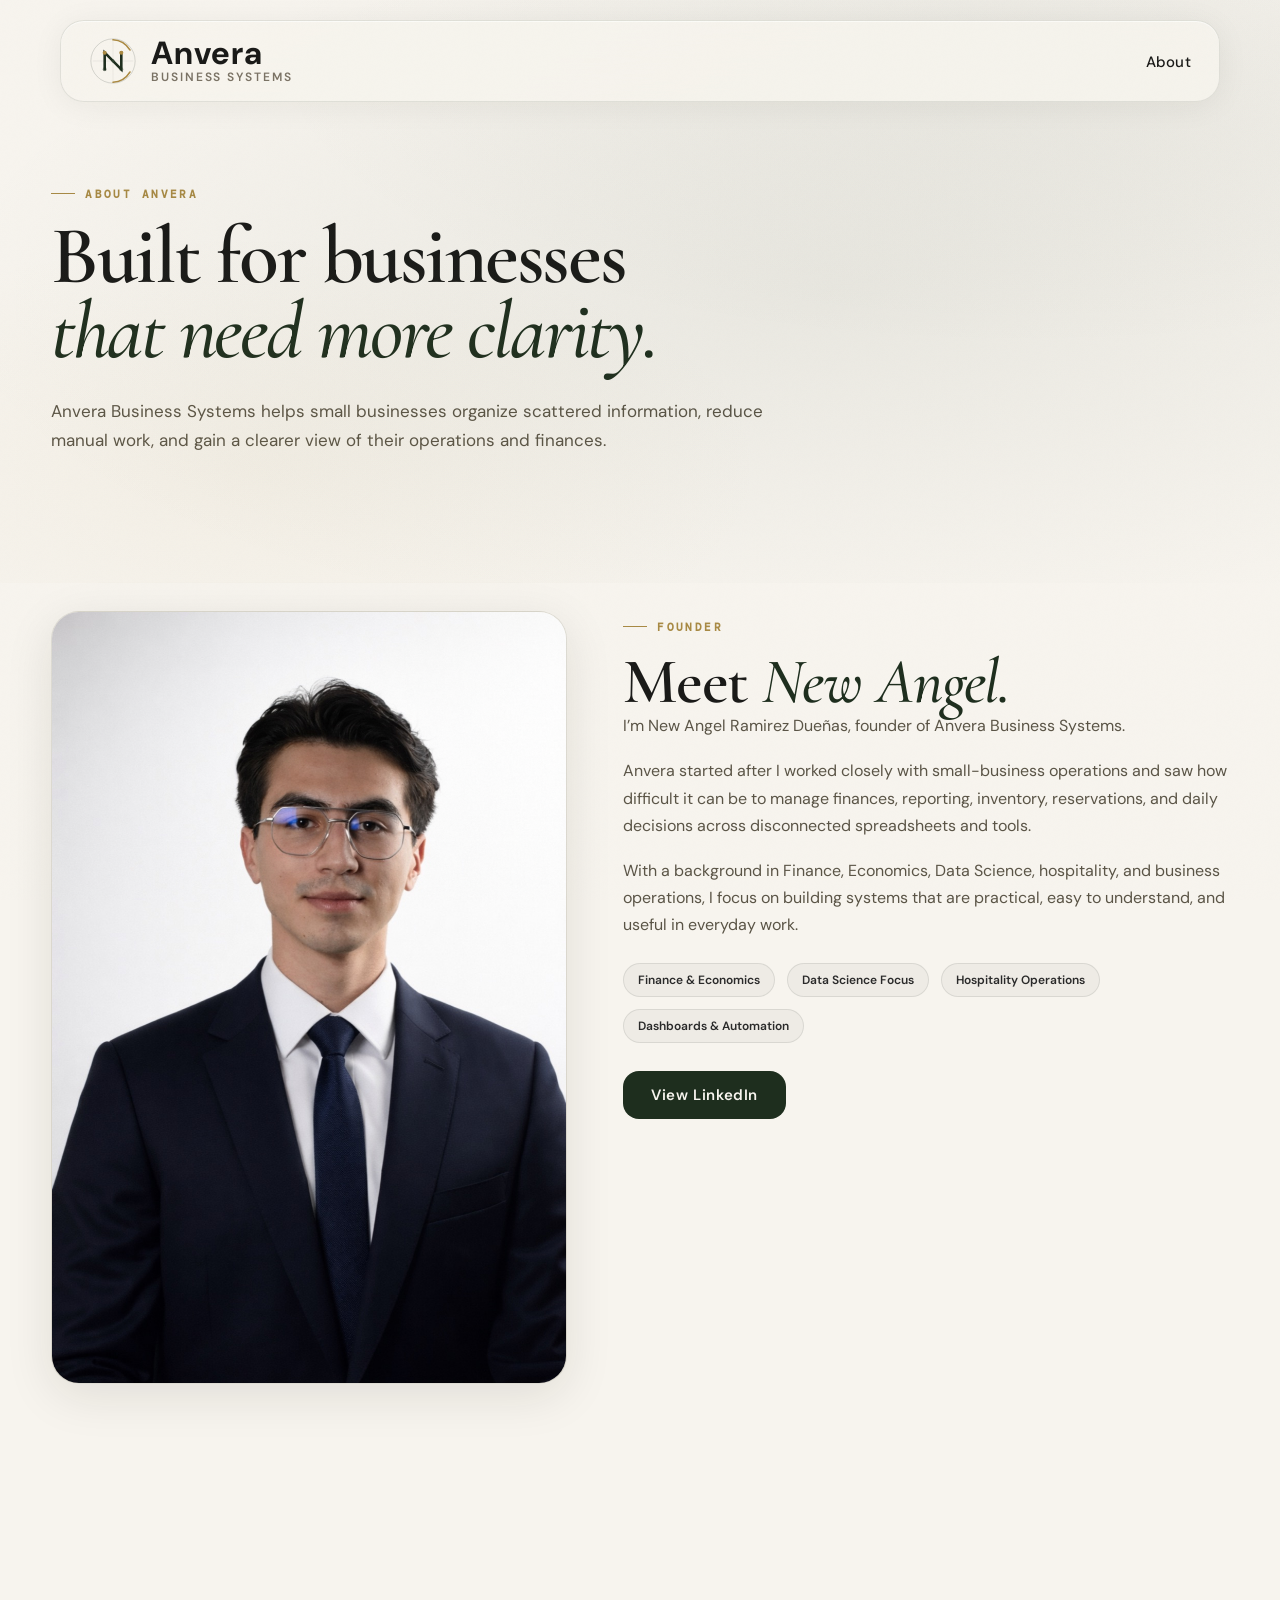
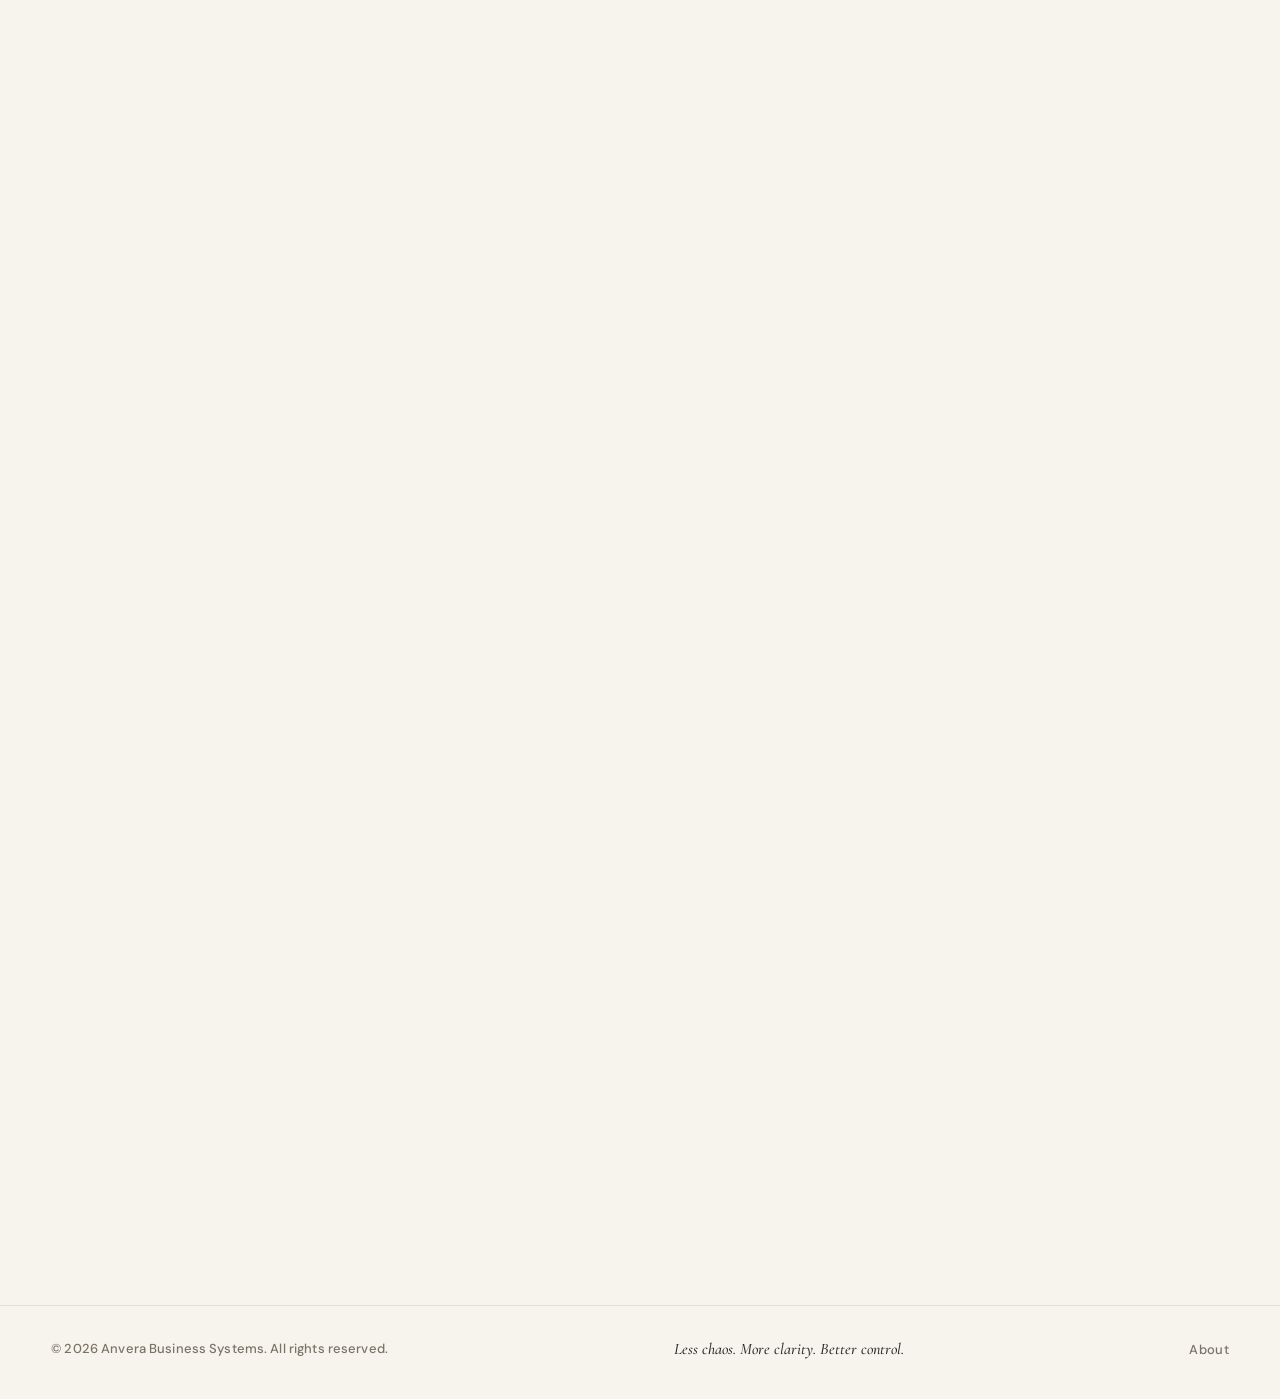
==== commit 0a072a75: "Point demo root to About page" ====
--- a/index.html
+++ b/index.html
@@ -1,444 +1,13 @@
 <!DOCTYPE html>
 <html lang="en">
 <head>
-  <meta charset="UTF-8" />
-  <meta name="viewport" content="width=device-width, initial-scale=1.0" />
-  <meta name="theme-color" content="#f7f4ee" />
-  <title>Anvera Business Systems — Home</title>
-  <link rel="icon" href="favicon.svg" type="image/svg+xml">
-  <link rel="preconnect" href="https://fonts.googleapis.com">
-  <link rel="preconnect" href="https://fonts.gstatic.com" crossorigin>
-  <link href="https://fonts.googleapis.com/css2?family=Cormorant+Garamond:ital,wght@0,400;0,500;0,600;1,400;1,500;1,600&amp;family=DM+Sans:wght@400;500;600;700&amp;family=DM+Mono:wght@400;500&amp;display=swap" rel="stylesheet">
-  <link rel="stylesheet" href="style.css?v=94df04f-fix1">
+  <meta charset="UTF-8">
+  <meta name="viewport" content="width=device-width, initial-scale=1.0">
+  <meta http-equiv="refresh" content="0; url=about.html">
+  <title>Anvera Business Systems — About</title>
+  <link rel="canonical" href="about.html">
 </head>
-<body class="home-page">
-<a class="skip-link" href="#main-content">Skip to main content</a>
-<header>
-  <div class="nav-inner">
-    <a href="index.html" class="brand" aria-label="Anvera Business Systems home">
-      <div class="brand-mark">
-        <svg viewBox="0 0 52 52" fill="none" xmlns="http://www.w3.org/2000/svg">
-          <circle cx="26" cy="26" r="24" stroke="rgba(30,46,30,0.18)" stroke-width="1"/>
-          <line x1="26" y1="4" x2="26" y2="48" stroke="rgba(30,46,30,0.12)" stroke-width="0.6"/>
-          <line x1="4" y1="26" x2="48" y2="26" stroke="rgba(30,46,30,0.12)" stroke-width="0.6"/>
-          <path d="M26 3 A23 23 0 0 1 44.3 14" stroke="#ab8a42" stroke-width="1.8" stroke-linecap="round"/>
-          <path d="M44.3 38 A23 23 0 0 1 26 49" stroke="#ab8a42" stroke-width="1.8" stroke-linecap="round"/>
-          <path d="M17 35 L17 17 L35 35 L35 17" stroke="#1e2e1e" stroke-width="2.8" stroke-linecap="square" stroke-linejoin="miter"/>
-          <circle cx="17" cy="17" r="2.2" fill="#ab8a42"/>
-          <circle cx="35" cy="17" r="2.2" fill="#ab8a42"/>
-          <circle cx="17" cy="35" r="2.2" fill="rgba(30,46,30,0.35)"/>
-          <circle cx="35" cy="35" r="2.2" fill="rgba(30,46,30,0.35)"/>
-          <circle cx="26" cy="26" r="1.5" fill="#2c3f2c"/>
-        </svg>
-      </div>
-      <div class="brand-wordmark">
-        <span class="brand-name">Anvera</span>
-        <span class="brand-tagline">Business Systems</span>
-      </div>
-    </a>
-
-    <button class="nav-toggle" type="button" aria-label="Open navigation" aria-expanded="false" aria-controls="primary-navigation">
-      <span></span>
-    </button>
-
-    <nav class="nav-menu" id="primary-navigation" aria-label="Primary navigation">
-      <ul class="nav-links">
-        <li><a href="index.html" class="active">Home</a></li>
-        <li><a href="solutions.html">Solutions</a></li>
-        <li><a href="portfolio.html">Portfolio</a></li>
-        <li><a href="about.html">About</a></li>
-        <li><a href="contact.html">Contact</a></li>
-      </ul>
-    </nav>
-  </div>
-</header>
-
-<main id="main-content">
-  <section class="hero-home">
-    <div class="hero-bg"></div>
-    <div class="container hero-grid">
-      <div>
-        <div class="hero-eyebrow reveal">
-          <div class="hero-eyebrow-line"></div>
-          <span>Custom systems for real operations</span>
-        </div>
-
-        <h1 class="reveal reveal-delay-1">
-          Less chaos.<br><em>More clarity.</em><br>Better control.
-        </h1>
-
-        <p class="hero-desc reveal reveal-delay-2">
-          Anvera Business Systems turns scattered data, manual reporting, and disconnected workflows into clear dashboards, practical automations, and better decision tools.
-        </p>
-
-        <div class="hero-actions reveal reveal-delay-3">
-          <a href="solutions.html" class="btn-primary">Explore Solutions</a>
-          <a href="portfolio.html" class="btn-secondary">View Portfolio</a>
-        </div>
-
-        <div class="hero-metrics reveal reveal-delay-4">
-          <div>
-            <div class="metric-num">Live</div>
-            <div class="metric-label">KPI visibility</div>
-          </div>
-          <div>
-            <div class="metric-num">1<sup>×</sup></div>
-            <div class="metric-label">Central operating view</div>
-          </div>
-          <div>
-            <div class="metric-num">Less</div>
-            <div class="metric-label">Manual reporting</div>
-          </div>
-        </div>
-      </div>
-
-      <div class="reveal reveal-delay-2">
-        <div class="dashboard-shell">
-          <div class="dash-topbar">
-            <span class="dash-dot red"></span>
-            <span class="dash-dot yellow"></span>
-            <span class="dash-dot green"></span>
-            <span class="dash-title">anvera — sample dashboard preview</span>
-          </div>
-
-          <div class="dash-grid">
-            <div class="dash-card large">
-              <div class="dash-label">Monthly revenue</div>
-              <div class="dash-value">$128,400</div>
-              <div class="dash-sub">Sample data · trend view</div>
-              <div class="sparkline">
-                <svg viewBox="0 0 320 88" preserveAspectRatio="none" aria-hidden="true">
-                  <defs>
-                    <linearGradient id="heroGrad" x1="0" y1="0" x2="0" y2="1">
-                      <stop offset="0%" stop-color="#2c3f2c" stop-opacity="0.2"/>
-                      <stop offset="100%" stop-color="#2c3f2c" stop-opacity="0"/>
-                    </linearGradient>
-                  </defs>
-                  <path d="M0 62 L45 54 L88 58 L130 36 L176 44 L226 24 L274 18 L320 12 L320 88 L0 88 Z" fill="url(#heroGrad)"/>
-                  <path d="M0 62 L45 54 L88 58 L130 36 L176 44 L226 24 L274 18 L320 12" fill="none" stroke="#1e2e1e" stroke-width="3" stroke-linecap="round"/>
-                </svg>
-              </div>
-            </div>
-
-            <div class="dash-card side">
-              <div class="dash-label">Operating capacity</div>
-              <div class="dash-value">84%</div>
-              <div class="dash-sub">Sample weekly view</div>
-              <div class="mini-bars" aria-hidden="true">
-                <span style="height:44%"></span>
-                <span style="height:57%"></span>
-                <span style="height:66%"></span>
-                <span style="height:74%"></span>
-                <span class="active" style="height:84%"></span>
-              </div>
-            </div>
-
-            <div class="dash-card large">
-              <div class="dash-label">Revenue trend — last 6 months</div>
-              <div class="chart-wrap">
-                <svg viewBox="0 0 320 150" preserveAspectRatio="none" aria-hidden="true">
-                  <line x1="0" y1="35" x2="320" y2="35" stroke="rgba(30,46,30,0.08)"/>
-                  <line x1="0" y1="74" x2="320" y2="74" stroke="rgba(30,46,30,0.08)"/>
-                  <line x1="0" y1="112" x2="320" y2="112" stroke="rgba(30,46,30,0.08)"/>
-                  <line x1="0" y1="56" x2="320" y2="56" stroke="rgba(171,138,66,0.32)" stroke-dasharray="5 5"/>
-                  <path d="M0 120 C34 110, 65 124, 96 95 C130 62, 165 84, 196 58 C228 38, 265 30, 320 14 L320 150 L0 150 Z" fill="rgba(30,46,30,0.08)"/>
-                  <path d="M0 120 C34 110, 65 124, 96 95 C130 62, 165 84, 196 58 C228 38, 265 30, 320 14" fill="none" stroke="#1e2e1e" stroke-width="3" stroke-linecap="round"/>
-                  <circle cx="0" cy="120" r="5" fill="#fff" stroke="#1e2e1e" stroke-width="2"/>
-                  <circle cx="65" cy="124" r="5" fill="#fff" stroke="#1e2e1e" stroke-width="2"/>
-                  <circle cx="128" cy="70" r="5" fill="#fff" stroke="#1e2e1e" stroke-width="2"/>
-                  <circle cx="196" cy="58" r="5" fill="#fff" stroke="#1e2e1e" stroke-width="2"/>
-                  <circle cx="258" cy="34" r="5" fill="#fff" stroke="#1e2e1e" stroke-width="2"/>
-                  <circle cx="320" cy="14" r="6" fill="#ab8a42" stroke="#fff" stroke-width="2"/>
-                </svg>
-              </div>
-            </div>
-
-            <div class="dash-card side">
-              <div class="dash-label">Operational snapshot</div>
-              <div class="stat-list">
-                <div class="stat-row"><span>Orders / bookings</span><span class="stat-chip">412</span></div>
-                <div class="stat-row"><span>Forecast preview</span><span class="stat-chip">On</span></div>
-                <div class="stat-row"><span>Tasks automated</span><span class="stat-chip">18</span></div>
-                <div class="stat-row"><span>Inventory alerts</span><span class="stat-chip gold">5</span></div>
-              </div>
-            </div>
-          </div>
-        </div>
-      </div>
-    </div>
-  </section>
-
-  <div class="marquee-wrap" aria-hidden="true">
-    <div class="marquee-track">
-      <div class="marquee-item"><span class="marquee-dot"></span>Operational dashboards</div>
-      <div class="marquee-item"><span class="marquee-dot"></span>Workflow automation</div>
-      <div class="marquee-item"><span class="marquee-dot"></span>Demand forecasting</div>
-      <div class="marquee-item"><span class="marquee-dot"></span>KPI tracking</div>
-      <div class="marquee-item"><span class="marquee-dot"></span>Cash flow visibility</div>
-      <div class="marquee-item"><span class="marquee-dot"></span>Inventory control</div>
-      <div class="marquee-item"><span class="marquee-dot"></span>Owner-led businesses</div>
-      <div class="marquee-item"><span class="marquee-dot"></span>Manual reporting cleanup</div>
-      <div class="marquee-item"><span class="marquee-dot"></span>Operational dashboards</div>
-      <div class="marquee-item"><span class="marquee-dot"></span>Workflow automation</div>
-      <div class="marquee-item"><span class="marquee-dot"></span>Demand forecasting</div>
-      <div class="marquee-item"><span class="marquee-dot"></span>KPI tracking</div>
-      <div class="marquee-item"><span class="marquee-dot"></span>Cash flow visibility</div>
-      <div class="marquee-item"><span class="marquee-dot"></span>Inventory control</div>
-      <div class="marquee-item"><span class="marquee-dot"></span>Owner-led businesses</div>
-      <div class="marquee-item"><span class="marquee-dot"></span>Manual reporting cleanup</div>
-    </div>
-  </div>
-
-  <section>
-    <div class="container">
-      <div class="solutions-header">
-        <div>
-          <div class="section-label reveal">
-            <div class="section-label-line"></div>
-            <span>The problem</span>
-          </div>
-          <h2 class="reveal reveal-delay-1">Your business should not depend<br>on <em>scattered information.</em></h2>
-        </div>
-        <p class="section-intro reveal reveal-delay-2">
-          Many small businesses are already doing the work, but the numbers, reports, and operating details live in too many places. Anvera helps turn that scattered setup into a clearer system.
-        </p>
-      </div>
-
-      <div class="process-grid home-problem-grid reveal">
-        <article class="process-step">
-          <div class="step-num">01</div>
-          <h4>Reports take too long</h4>
-          <p>Owners and managers wait for manual updates before they can understand what changed.</p>
-        </article>
-        <article class="process-step">
-          <div class="step-num">02</div>
-          <h4>Data lives everywhere</h4>
-          <p>Sales, costs, inventory, reservations, and tasks are split across sheets, files, and people.</p>
-        </article>
-        <article class="process-step">
-          <div class="step-num">03</div>
-          <h4>Decisions happen late</h4>
-          <p>Problems are easier to miss when the business does not have one clear operating view.</p>
-        </article>
-      </div>
-    </div>
-  </section>
-
-  <section id="services">
-    <div class="container">
-      <div class="solutions-header">
-        <div>
-          <div class="section-label reveal">
-            <div class="section-label-line"></div>
-            <span>What Anvera helps you control</span>
-          </div>
-          <h2 class="reveal reveal-delay-1">Systems built<br>for <em>operators.</em></h2>
-        </div>
-        <p class="section-intro reveal reveal-delay-2">
-          We turn scattered spreadsheets, repetitive reporting, and disconnected workflows into one clearer operating system with visibility, automation, and practical decision support at the center.
-        </p>
-      </div>
-
-      <div class="solutions-grid-premium reveal">
-        <article class="solution-card-premium">
-          <div class="sol-number">01</div>
-          <div class="sol-icon">
-            <svg viewBox="0 0 24 24" fill="none" stroke="currentColor" stroke-width="1.5" stroke-linecap="round" stroke-linejoin="round">
-              <rect x="3" y="3" width="7" height="7" rx="1"></rect>
-              <rect x="14" y="3" width="7" height="7" rx="1"></rect>
-              <rect x="3" y="14" width="7" height="7" rx="1"></rect>
-              <rect x="14" y="14" width="7" height="7" rx="1"></rect>
-            </svg>
-          </div>
-          <h3>Dashboards</h3>
-          <p>See sales, costs, inventory, reservations, and KPIs in one clean view designed for daily use.</p>
-          <div class="sol-detail">
-            Financial KPIs · Operational metrics<br>
-            Custom views · Clear reporting
-          </div>
-        </article>
-
-        <article class="solution-card-premium">
-          <div class="sol-number">02</div>
-          <div class="sol-icon">
-            <svg viewBox="0 0 24 24" fill="none" stroke="currentColor" stroke-width="1.5" stroke-linecap="round" stroke-linejoin="round">
-              <path d="M12 3v3m0 12v3M3 12h3m12 0h3"></path>
-              <circle cx="12" cy="12" r="4"></circle>
-              <path d="M5.6 5.6l2.1 2.1M16.3 16.3l2.1 2.1M5.6 18.4l2.1-2.1M16.3 7.7l2.1-2.1"></path>
-            </svg>
-          </div>
-          <h3>Automation</h3>
-          <p>Reduce repetitive updates, manual reporting, and admin work with workflows that keep information moving.</p>
-          <div class="sol-detail">
-            Scheduled reports · Alerts<br>
-            Data flows · Process cleanup
-          </div>
-        </article>
-
-        <article class="solution-card-premium">
-          <div class="sol-number">03</div>
-          <div class="sol-icon">
-            <svg viewBox="0 0 24 24" fill="none" stroke="currentColor" stroke-width="1.5" stroke-linecap="round" stroke-linejoin="round">
-              <polyline points="22 7 13.5 15.5 8.5 10.5 2 17"></polyline>
-              <polyline points="16 7 22 7 22 13"></polyline>
-            </svg>
-          </div>
-          <h3>Forecasting</h3>
-          <p>Use your own business data to spot patterns earlier, plan ahead, and support better decisions.</p>
-          <div class="sol-detail">
-            Demand outlooks · Revenue planning<br>
-            Trend analysis · Decision support
-          </div>
-        </article>
-      </div>
-      <div class="home-section-link reveal">
-        <a href="solutions.html">Explore all solutions <span aria-hidden="true">→</span></a>
-      </div>
-    </div>
-  </section>
-
-  <section class="home-portfolio-section">
-    <div class="container">
-      <div class="section-head">
-        <div>
-          <div class="section-label reveal">
-            <div class="section-label-line"></div>
-            <span>Selected systems</span>
-          </div>
-          <h2 class="reveal reveal-delay-1">Built for different businesses.<br><em>Grounded in real work.</em></h2>
-        </div>
-        <p class="section-intro reveal reveal-delay-2">
-          Three focused prototypes show how the same Anvera approach adapts to hospitality, creative services, and physical operations.
-        </p>
-      </div>
-
-      <div class="portfolio-showcase reveal">
-        <article class="project-card project-card-featured">
-          <div class="project-visual hotel-visual" aria-hidden="true">
-            <div class="project-window-bar"><span></span><span></span><span></span></div>
-            <div class="hotel-kpi-grid">
-              <div><small>Occupancy</small><strong>84%</strong></div>
-              <div><small>Revenue</small><strong>$128K</strong></div>
-              <div class="hotel-chart"><i></i><i></i><i></i><i></i><i></i><i></i></div>
-            </div>
-          </div>
-          <div class="project-copy">
-            <div class="eyebrow-mini">01 · Hospitality operations</div>
-            <h3>Boutique Hotel System</h3>
-            <p>One operating view for occupancy, reservations, revenue, daily tasks, and forward planning.</p>
-          </div>
-        </article>
-
-        <article class="project-card project-card-compact">
-          <div class="project-mini-visual photography-visual" aria-hidden="true">
-            <span class="photo-frame"></span>
-            <span class="photo-line"></span>
-            <span class="photo-line short"></span>
-          </div>
-          <div class="project-copy">
-            <div class="eyebrow-mini">02 · Creative workflow</div>
-            <h3>Photography System</h3>
-            <p>Bookings, clients, project stages, delivery dates, and follow-up in one organized flow.</p>
-          </div>
-        </article>
-
-        <article class="project-card project-card-compact">
-          <div class="project-mini-visual warehouse-visual" aria-hidden="true">
-            <span style="height:44%"></span><span style="height:72%"></span><span style="height:58%"></span><span style="height:88%"></span>
-          </div>
-          <div class="project-copy">
-            <div class="eyebrow-mini">03 · Physical operations</div>
-            <h3>Warehouse System</h3>
-            <p>Inventory levels, movement, alerts, fulfillment, and operating visibility without spreadsheet chasing.</p>
-          </div>
-        </article>
-      </div>
-
-      <div class="home-section-link reveal">
-        <a href="portfolio.html">View the complete portfolio <span aria-hidden="true">→</span></a>
-      </div>
-    </div>
-  </section>
-
-  <section class="home-trust-section">
-    <div class="container">
-      <div class="trust-panel reveal">
-        <div class="trust-heading">
-          <div class="section-label">
-            <div class="section-label-line"></div>
-            <span>Why Anvera</span>
-          </div>
-          <h2>Built around your operation.<br><em>Not generic software.</em></h2>
-        </div>
-        <div class="trust-points">
-          <div><span>01</span><strong>Practical</strong><small>Designed for daily use</small></div>
-          <div><span>02</span><strong>Customized</strong><small>Shaped around real workflows</small></div>
-          <div><span>03</span><strong>Founder-led</strong><small>Direct and hands-on</small></div>
-          <div><span>04</span><strong>Expandable</strong><small>Built to grow over time</small></div>
-        </div>
-      </div>
-    </div>
-  </section>
-
-  <section class="home-process-section">
-    <div class="container">
-      <div class="section-head">
-        <div>
-          <div class="section-label reveal">
-            <div class="section-label-line"></div>
-            <span>How we work</span>
-          </div>
-          <h2 class="reveal reveal-delay-1">A clear path from<br><em>messy to useful.</em></h2>
-        </div>
-        <p class="section-intro reveal reveal-delay-2">
-          The process stays simple enough to understand and structured enough to produce something your business can actually use.
-        </p>
-      </div>
-
-      <div class="home-process-grid reveal">
-        <article><span>01</span><h4>Understand</h4><p>Map the operation, the information, and the decisions that matter most.</p></article>
-        <div class="process-arrow" aria-hidden="true">→</div>
-        <article><span>02</span><h4>Build</h4><p>Create the dashboard, automation, or forecasting structure around real use.</p></article>
-        <div class="process-arrow" aria-hidden="true">→</div>
-        <article><span>03</span><h4>Improve</h4><p>Deliver, support, and expand the system as the business becomes clearer.</p></article>
-      </div>
-    </div>
-  </section>
-
-  <section class="cta-section">
-    <div class="container">
-      <div class="cta-inner reveal">
-        <div class="cta-text">
-          <div class="section-label">
-            <div class="section-label-line"></div>
-            <span>Next step</span>
-          </div>
-          <h2>Your business already produces data.<br>Let’s turn it into <em>clarity.</em></h2>
-          <p>Start with a practical conversation about what your business should see, automate, and improve first.</p>
-        </div>
-        <div class="cta-action">
-          <a href="contact.html" class="btn-cta">Start a Conversation</a>
-          <span class="cta-note">Founder-led · Practical · No obligation</span>
-        </div>
-      </div>
-    </div>
-  </section>
-</main>
-
-<footer>
-  <div class="container footer-inner">
-    <div class="footer-copy">© 2026 Anvera Business Systems. All rights reserved.</div>
-    <div class="footer-tagline">Less chaos. More clarity. Better control.</div>
-    <ul class="footer-links">
-      <li><a href="index.html">Home</a></li>
-      <li><a href="solutions.html">Solutions</a></li>
-      <li><a href="portfolio.html">Portfolio</a></li>
-      <li><a href="about.html">About</a></li>
-      <li><a href="contact.html">Contact</a></li>
-    </ul>
-  </div>
-</footer>
-
-<script src="script.js"></script>
+<body>
+  <p><a href="about.html">Open the Anvera About page</a></p>
 </body>
 </html>
